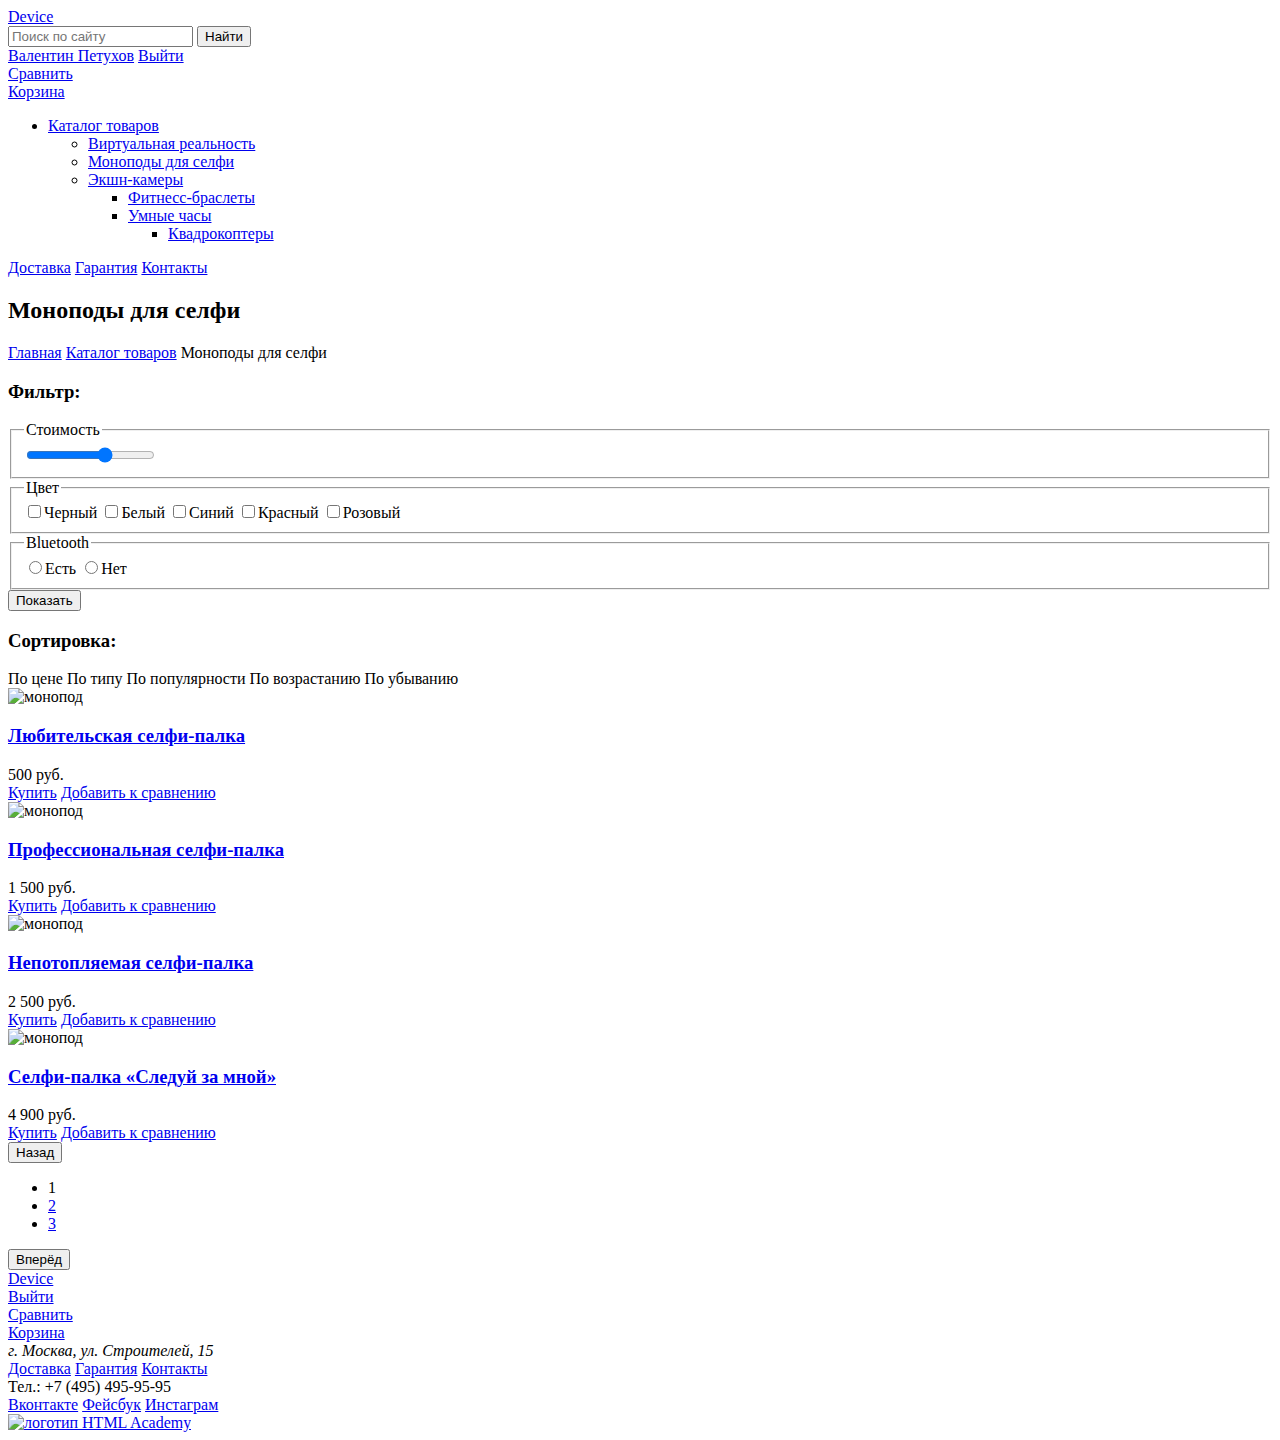
==== catalog-monopods.html @ 9cb6b21b "Merge pull request #2 from KochetkovEgor/master" ====
<!DOCTYPE html>
<html lang="ru">
  <head>
    <meta charset="utf-8">
    <title>HTML Academy: Девайс</title>
  </head>
  <body>
    <header class="main-header">
      <div class="container">
        <a class="logo" href="index.html">Device</a>

        <form class="search" action="#" method="get">
          <input type="search" name="search-field" placeholder="Поиск по сайту">
          <input type="submit" name="search-btn" value="Найти">
        </form>

          <div class="user-block">
          <a class="login" href="#">Валентин Петухов</a>
          <a class="logout" href="#">Выйти</a>
        </div>

        <div class="comparison">
          <a href="#">Сравнить</a>
        </div>
        <div class="cart">
          <a href="#">Корзина</a>
        </div>
        <nav class="main-navigation">
          <ul class="catalog-list">
            <li><a href="#">Каталог товаров</a>
              <ul>
                <li><a href="#">Виртуальная реальность</a></li>
                <li><a href="#">Моноподы для селфи</a></li>
                <li><a href="#">Экшн-камеры</a>
                  <ul>
                    <li><a href="#">Фитнесс-браслеты</a></li>
                    <li><a href="#">Умные часы</a>
                      <ul>
                        <li><a href="#">Квадрокоптеры</a></li>
                      </ul>
                    </li>
                  </ul>
                </li>
              </ul>
            </li>
          </ul>
          <a class="delivery" href="#">Доставка</a>
          <a class="warranty" href="#">Гарантия</a>
          <a class="contacts" href="#">Контакты</a>
        </nav>
      </div>
    </header>

    <main class="container">
      <h2 class="index-content-title">Моноподы для селфи</h2>
      <nav class="breadcrumbs">
        <a href="index.html">Главная</a>
        <a href="catalog.html">Каталог товаров</a>
        <a class="active">Моноподы для селфи</a>
      </nav>

      <section class="index-content-left">
        <h3>Фильтр:</h3>
        <form class="filtr-products" action="#" method="get">
          <fieldset>
            <legend>Стоимость</legend>
            <input type="range" name="cost" value="5000" min="0" max="8000">
          </fieldset>
          <fieldset>
            <legend>Цвет</legend>
            <input type="checkbox" name="color" value="black" id="black"><label for="black">Черный</label>
            <input type="checkbox" name="color" value="white" id="white"><label for="white">Белый</label>
            <input type="checkbox" name="color" value="blue" id="blue"><label for="blue">Синий</label>
            <input type="checkbox" name="color" value="red" id="red"><label for="red">Красный</label>
            <input type="checkbox" name="color" value="pink" id="pink"><label for="pink">Розовый</label>
          </fieldset>
          <fieldset>
            <legend>Bluetooth</legend>
            <input type="radio" name="bluetooth" value="yes-bluetooth" id="yes-bluetooth"><label for="yes-bluetooth">Есть</label>
            <input type="radio" name="bluetooth" value="no-bluetooth" id="no-bluetooth"><label for="no-bluetooth">Нет</label>
          </fieldset>
          <input class="btn" type="submit" name="show" value="Показать">
        </form>
      </section>

      <section class="index-content-right">
        <div class="sort">
          <h3>Сортировка:</h3>
          <span>По цене</span>
          <span>По типу</span>
          <span>По популярности</span>
          <span>По возрастанию</span>
          <span>По убыванию</span>
        </div>

        <article class="catalog-item">
          <img src="#" width="360" height="380" alt="монопод">
          <h3><a href="#">Любительская селфи-палка</a></h3>
          <div class="price">500 руб.</div>
          <a class="btn" href="#">Купить</a>
          <a class="to-compare" href="#">Добавить к сравнению</a>
        </article>

        <article class="catalog-item">
          <img src="#" width="360" height="380" alt="монопод">
          <h3><a href="#">Профессиональная селфи-палка</a></h3>
          <div class="price">1 500 руб.</div>
          <a class="btn" href="#">Купить</a>
          <a class="to-compare" href="#">Добавить к сравнению</a>
        </article>

        <article class="catalog-item">
          <img src="#" width="360" height="380" alt="монопод">
          <h3><a href="#">Непотопляемая селфи-палка</a></h3>
          <div class="price">2 500 руб.</div>
          <a class="btn" href="#">Купить</a>
          <a class="to-compare" href="#">Добавить к сравнению</a>
        </article>

        <article class="catalog-item">
          <img src="#" width="360" height="380" alt="монопод">
          <h3><a href="#">Селфи-палка «Следуй за мной»</a></h3>
          <div class="price">4 900 руб.</div>
          <a class="btn" href="#">Купить</a>
          <a class="to-compare" href="#">Добавить к сравнению</a>
        </article>

        <div class="pagination">
          <button class="btn-page-prev" type="button">Назад</button>
          <ul>
            <li><a class="active">1</a></li>
            <li><a href="#">2</a></li>
            <li><a href="#">3</a></li>
          </ul>
          <button class="btn-page-next" type="button">Вперёд</button>
        </div>
      </section>
    </main>

    <footer class="main-footer">
      <div class="container">
        <a class="logo" href="index.html">Device</a>
        <div class="user-block">
          <a class="logout" href="#">Выйти</a>
        </div>
        <div class="comparison">
          <a href="#">Сравнить</a>
        </div>
        <div class="cart">
          <a href="#">Корзина</a>
        </div>
        <address>г. Москва, ул. Строителей, 15</address>
        <nav class="footer-navigation">
          <a class="delivery" href="#">Доставка</a>
          <a class="warranty" href="#">Гарантия</a>
          <a class="contacts" href="#">Контакты</a>
        </nav>
        <div class="footer-contacts">Тел.: +7 (495) 495-95-95</div>
        <div class="footer-social">
          <a class="social-btn social-btn-vk" href="#">Вконтакте</a>
          <a class="social-btn social-btn-fb" href="#">Фейсбук</a>
          <a class="social-btn social-btn-inst" href="#">Инстаграм</a>
        </div>
        <div class="footer-copyright">
          <a href="https://htmlacademy.ru"><img src="#" width="27" height="34" alt="логотип HTML Academy"></a>
        </div>
      </div>
    </footer>
  </body>
</html>
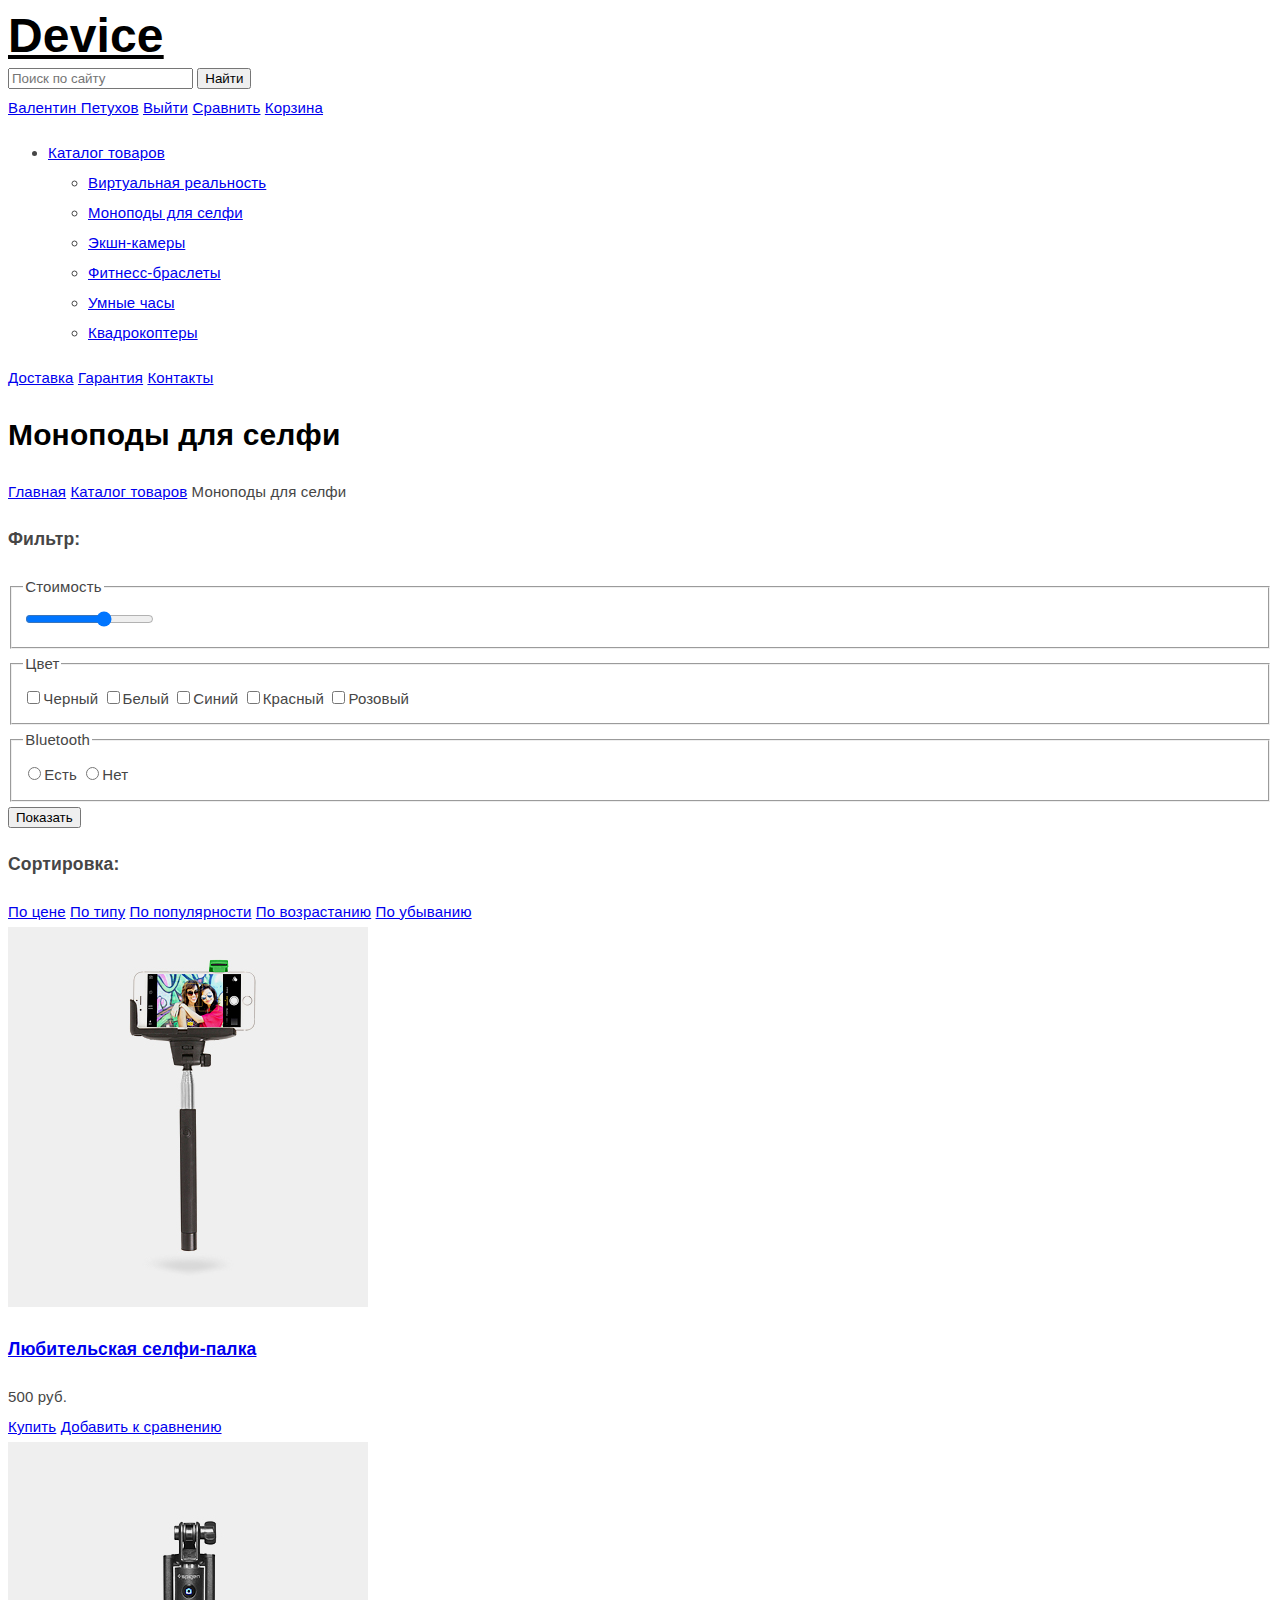
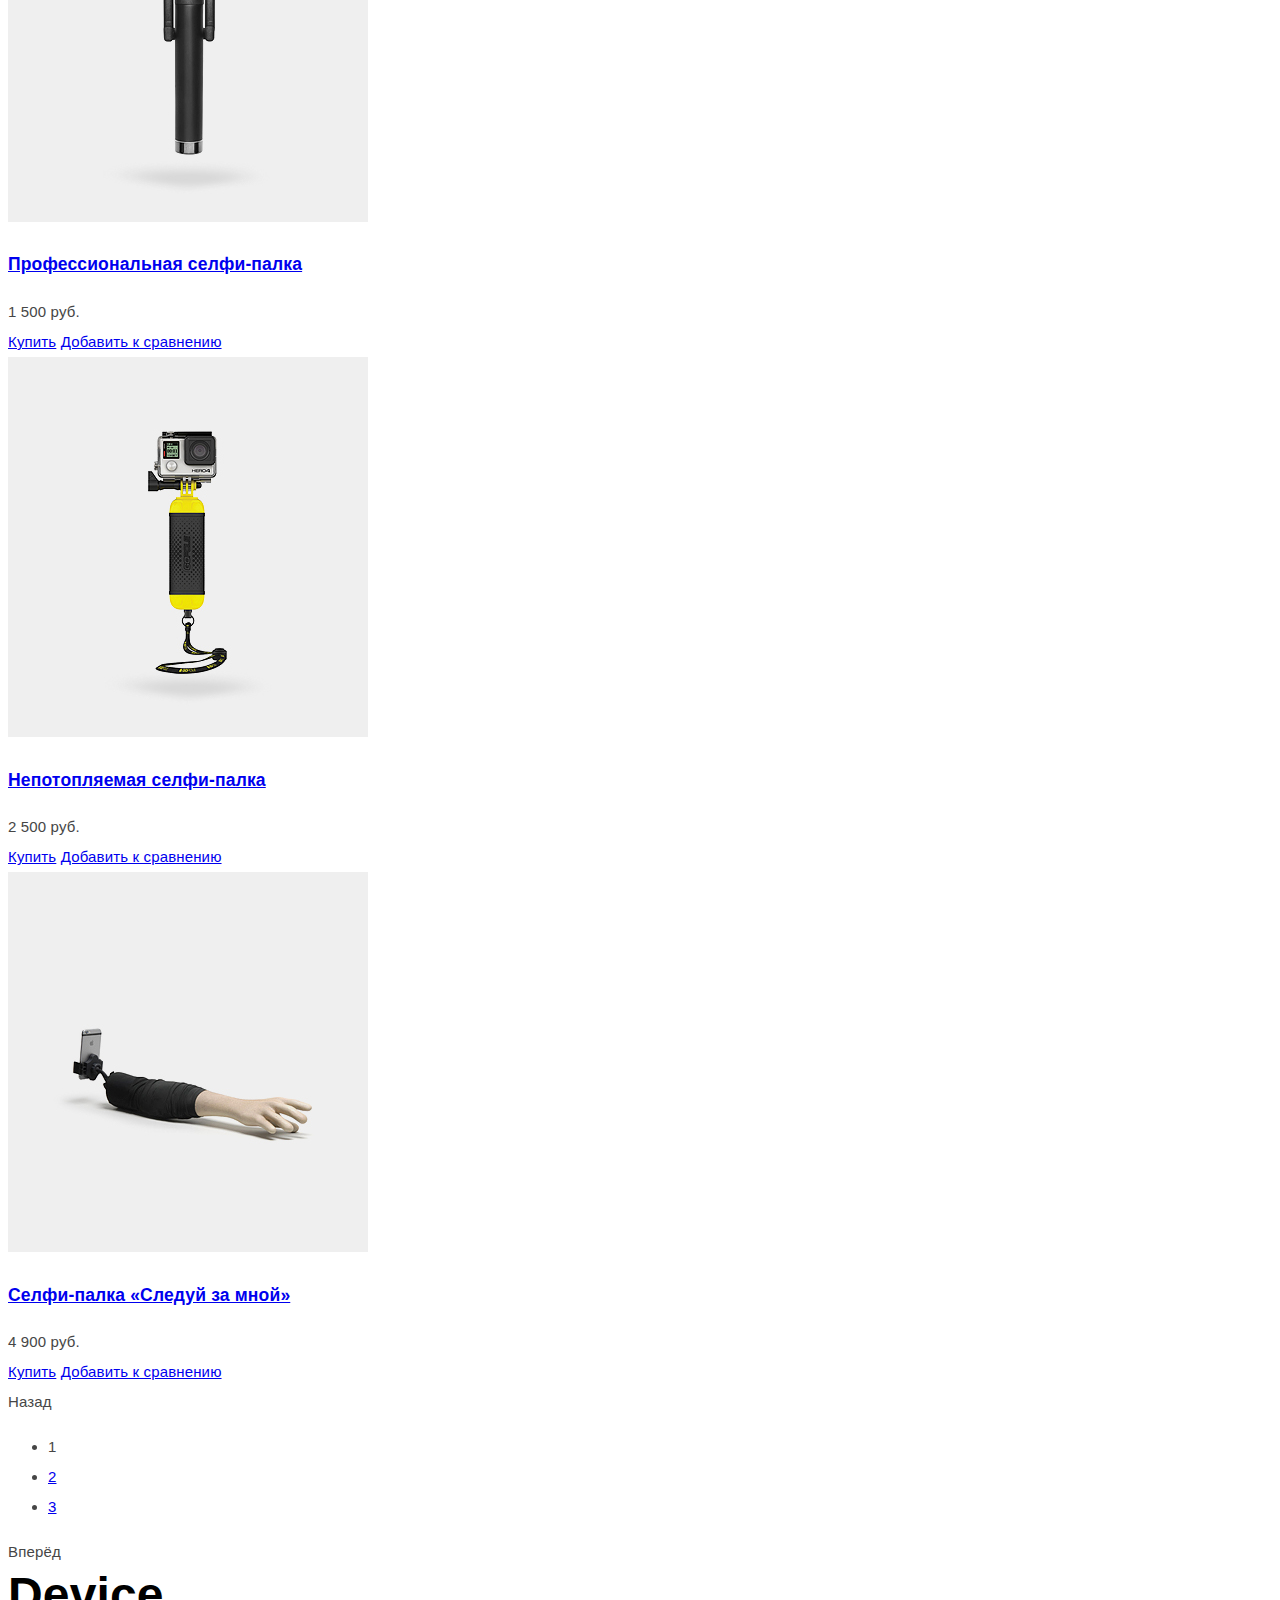
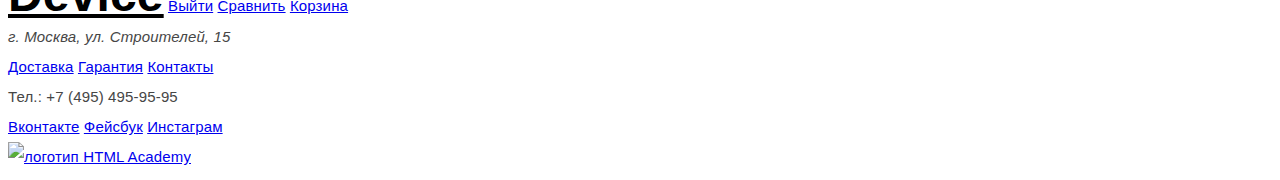
==== commit aa9cd1d9: "Подготовка графики и текстовых стилей" ====
--- a/catalog-monopods.html
+++ b/catalog-monopods.html
@@ -3,6 +3,7 @@
   <head>
     <meta charset="utf-8">
     <title>HTML Academy: Девайс</title>
+    <link rel="stylesheet" href="css/style.css">
   </head>
   <body>
     <header class="main-header">
@@ -14,33 +15,26 @@
           <input type="submit" name="search-btn" value="Найти">
         </form>
 
-          <div class="user-block">
-          <a class="login" href="#">Валентин Петухов</a>
-          <a class="logout" href="#">Выйти</a>
-        </div>
+        <a class="login" href="#">Валентин Петухов</a>
+        <a class="logout" href="#">Выйти</a>
 
-        <div class="comparison">
-          <a href="#">Сравнить</a>
-        </div>
-        <div class="cart">
-          <a href="#">Корзина</a>
-        </div>
+        <a class="comparison" href="#">Сравнить</a>
+        <a class="cart" href="#">Корзина</a>
+
         <nav class="main-navigation">
           <ul class="catalog-list">
             <li><a href="#">Каталог товаров</a>
               <ul>
                 <li><a href="#">Виртуальная реальность</a></li>
-                <li><a href="#">Моноподы для селфи</a></li>
+                <li><a href="catalog-monopods.html">Моноподы для селфи</a></li>
                 <li><a href="#">Экшн-камеры</a>
-                  <ul>
-                    <li><a href="#">Фитнесс-браслеты</a></li>
-                    <li><a href="#">Умные часы</a>
-                      <ul>
-                        <li><a href="#">Квадрокоптеры</a></li>
-                      </ul>
-                    </li>
-                  </ul>
-                </li>
+              </ul>
+              <ul>
+                <li><a href="#">Фитнесс-браслеты</a></li>
+                <li><a href="#">Умные часы</a>
+              </ul>
+              <ul>
+                <li><a href="#">Квадрокоптеры</a></li>
               </ul>
             </li>
           </ul>
@@ -55,7 +49,7 @@
       <h2 class="index-content-title">Моноподы для селфи</h2>
       <nav class="breadcrumbs">
         <a href="index.html">Главная</a>
-        <a href="catalog.html">Каталог товаров</a>
+        <a href="#">Каталог товаров</a>
         <a class="active">Моноподы для селфи</a>
       </nav>
 
@@ -86,15 +80,15 @@
       <section class="index-content-right">
         <div class="sort">
           <h3>Сортировка:</h3>
-          <span>По цене</span>
-          <span>По типу</span>
-          <span>По популярности</span>
-          <span>По возрастанию</span>
-          <span>По убыванию</span>
+          <a href="#">По цене</a>
+          <a href="#">По типу</a>
+          <a href="#">По популярности</a>
+          <a href="#">По возрастанию</a>
+          <a href="#">По убыванию</a>
         </div>
 
         <article class="catalog-item">
-          <img src="#" width="360" height="380" alt="монопод">
+          <img src="img/item-1.jpg" width="360" height="380" alt="монопод">
           <h3><a href="#">Любительская селфи-палка</a></h3>
           <div class="price">500 руб.</div>
           <a class="btn" href="#">Купить</a>
@@ -102,7 +96,7 @@
         </article>
 
         <article class="catalog-item">
-          <img src="#" width="360" height="380" alt="монопод">
+          <img src="img/item-2.jpg" width="360" height="380" alt="монопод">
           <h3><a href="#">Профессиональная селфи-палка</a></h3>
           <div class="price">1 500 руб.</div>
           <a class="btn" href="#">Купить</a>
@@ -110,7 +104,7 @@
         </article>
 
         <article class="catalog-item">
-          <img src="#" width="360" height="380" alt="монопод">
+          <img src="img/item-3.jpg" width="360" height="380" alt="монопод">
           <h3><a href="#">Непотопляемая селфи-палка</a></h3>
           <div class="price">2 500 руб.</div>
           <a class="btn" href="#">Купить</a>
@@ -118,7 +112,7 @@
         </article>
 
         <article class="catalog-item">
-          <img src="#" width="360" height="380" alt="монопод">
+          <img src="img/item-4.jpg" width="360" height="380" alt="монопод">
           <h3><a href="#">Селфи-палка «Следуй за мной»</a></h3>
           <div class="price">4 900 руб.</div>
           <a class="btn" href="#">Купить</a>
@@ -126,13 +120,13 @@
         </article>
 
         <div class="pagination">
-          <button class="btn-page-prev" type="button">Назад</button>
+          <a class="btn-page-prev">Назад</a>
           <ul>
             <li><a class="active">1</a></li>
             <li><a href="#">2</a></li>
             <li><a href="#">3</a></li>
           </ul>
-          <button class="btn-page-next" type="button">Вперёд</button>
+          <a class="btn-page-next">Вперёд</a>
         </div>
       </section>
     </main>
@@ -140,15 +134,9 @@
     <footer class="main-footer">
       <div class="container">
         <a class="logo" href="index.html">Device</a>
-        <div class="user-block">
-          <a class="logout" href="#">Выйти</a>
-        </div>
-        <div class="comparison">
-          <a href="#">Сравнить</a>
-        </div>
-        <div class="cart">
-          <a href="#">Корзина</a>
-        </div>
+        <a class="logout" href="#">Выйти</a>
+        <a class="comparison" href="#">Сравнить</a>
+        <a class="cart" href="#">Корзина</a>
         <address>г. Москва, ул. Строителей, 15</address>
         <nav class="footer-navigation">
           <a class="delivery" href="#">Доставка</a>
--- a/css/style.css
+++ b/css/style.css
@@ -0,0 +1,28 @@
+body {
+  font-size: 15px;
+  line-height: 30px;
+  letter-spacing: 0.01em;
+  color: #464646;
+  font-weight: 300;
+  font-family: "Open Sans", "Trebuchet MS", sans-serif;
+}
+
+.logo {
+  font-size: 48px;
+  line-height: initial;
+  font-weight: 800;
+  color: #000000;
+}
+
+
+h2 {
+  font-size: 30px;
+  line-height: initial;
+  font-weight: 800;
+  color: #000000;
+}
+
+p {
+  font-size: 18px;
+  line-height: initial;
+}
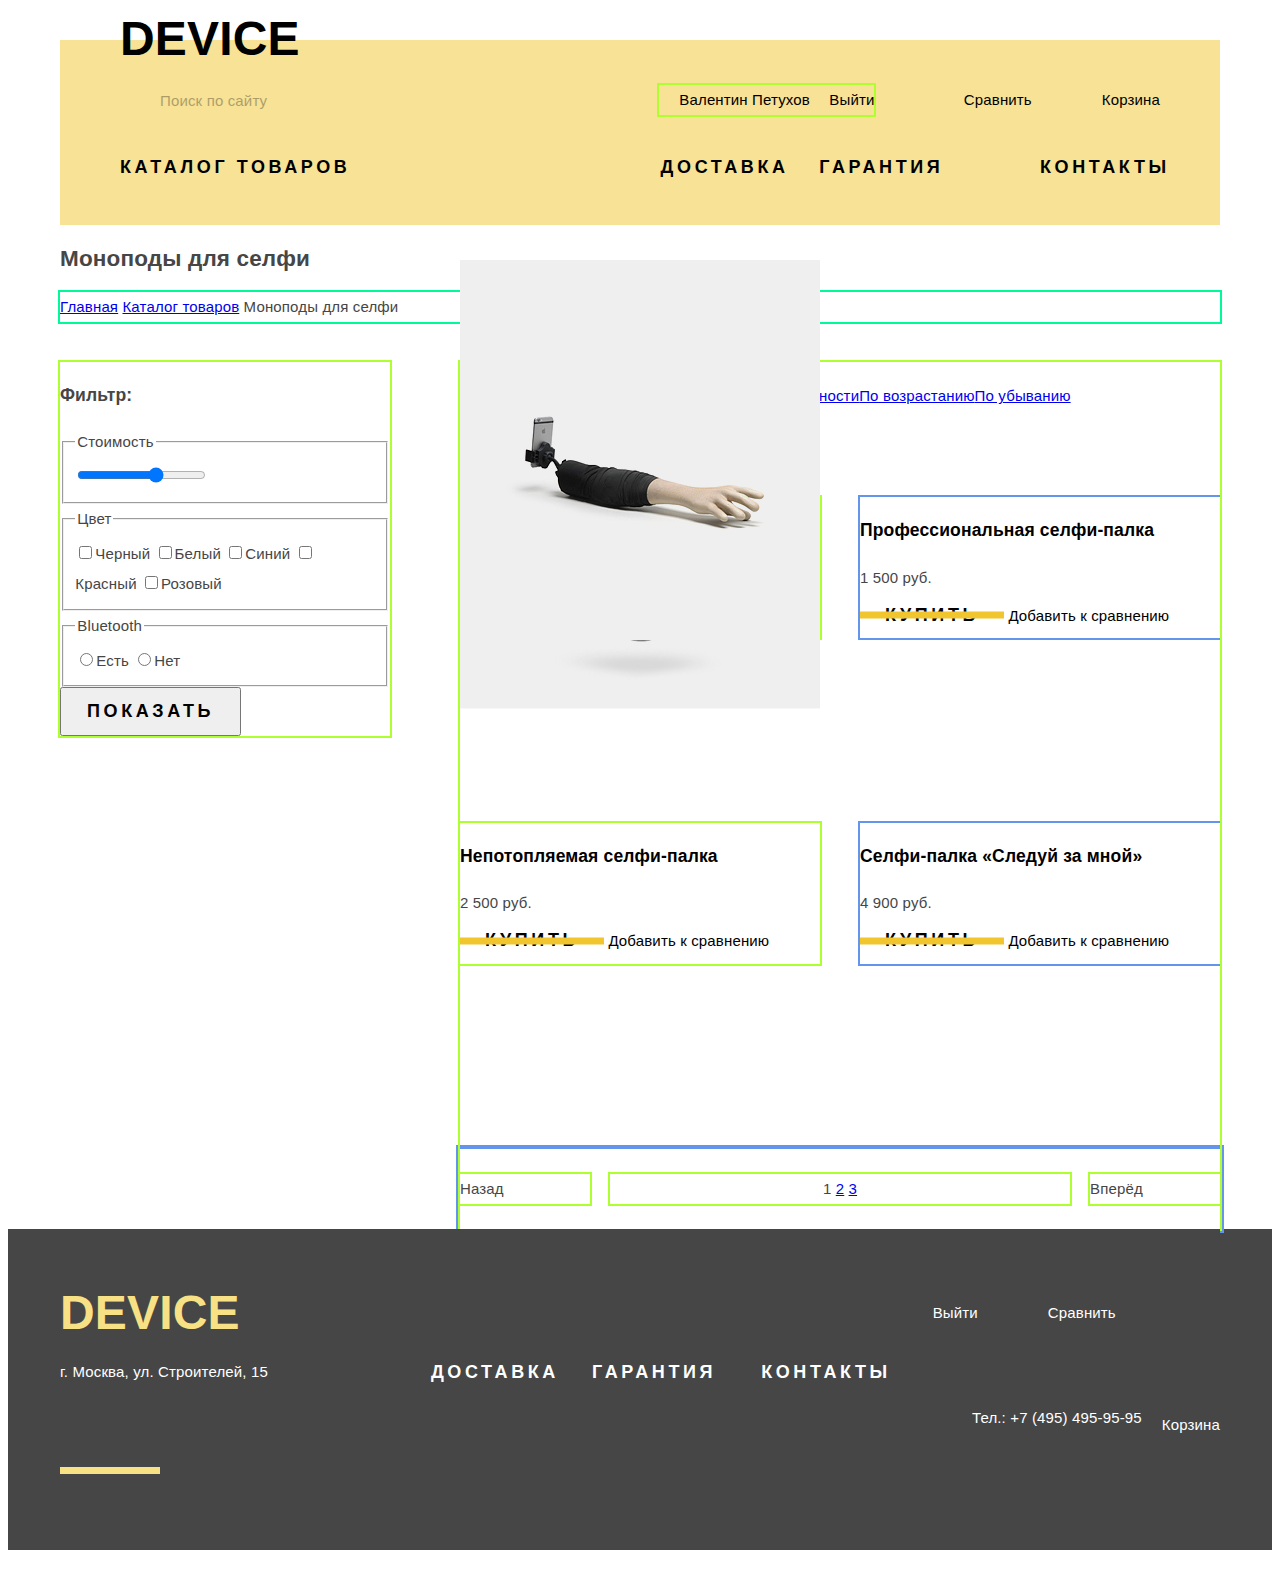
==== commit 3dfd78ec: "header adn footer into inner page" ====
--- a/catalog-monopods.html
+++ b/catalog-monopods.html
@@ -3,37 +3,40 @@
   <head>
     <meta charset="utf-8">
     <title>HTML Academy: Девайс</title>
+    <link rel="stylesheet" href="css/normalize.css">
     <link rel="stylesheet" href="css/style.css">
   </head>
   <body>
     <header class="main-header">
-      <div class="container">
-        <a class="logo" href="index.html">Device</a>
+      <div class="container-inner clearfix">
+        <a class="logo-inner" href="index.html">Device</a>
 
-        <form class="search" action="#" method="get">
-          <input type="search" name="search-field" placeholder="Поиск по сайту">
-          <input type="submit" name="search-btn" value="Найти">
+        <form class="search" action="https://echo.htmlacademy.ru" method="get">
+          <input class="search-field" type="search" name="search-field" placeholder="Поиск по сайту"><!--
+       --><input class="search-btn" type="submit" name="search-btn" value="Найти">
         </form>
 
-        <a class="login" href="#">Валентин Петухов</a>
-        <a class="logout" href="#">Выйти</a>
+        <div class="user-block">
+          <a class="login" href="#">Валентин Петухов</a>
+          <a class="logout" href="#">Выйти</a>
+        </div>
 
         <a class="comparison" href="#">Сравнить</a>
         <a class="cart" href="#">Корзина</a>
 
-        <nav class="main-navigation">
-          <ul class="catalog-list">
-            <li><a href="#">Каталог товаров</a>
-              <ul>
-                <li><a href="#">Виртуальная реальность</a></li>
-                <li><a href="catalog-monopods.html">Моноподы для селфи</a></li>
-                <li><a href="#">Экшн-камеры</a>
+        <nav class="main-navigation clearfix">
+          <ul>
+            <li class="catalog"><a class="catalog-link" href="#">Каталог товаров</a>
+              <ul class="sub-menu">
+                <li><a href="#">Виртуальная реальность</a></li><!--
+             --><li><a>Моноподы для селфи</a></li><!--
+             --><li><a href="#">Экшн-камеры</a>
               </ul>
-              <ul>
-                <li><a href="#">Фитнесс-браслеты</a></li>
-                <li><a href="#">Умные часы</a>
+              <ul class="sub-menu">
+                <li><a href="#">Фитнесс-браслеты</a></li><!--
+             --><li><a href="#">Умные часы</a>
               </ul>
-              <ul>
+              <ul class="sub-menu">
                 <li><a href="#">Квадрокоптеры</a></li>
               </ul>
             </li>
@@ -45,113 +48,114 @@
       </div>
     </header>
 
-    <main class="container">
-      <h2 class="index-content-title">Моноподы для селфи</h2>
-      <nav class="breadcrumbs">
-        <a href="index.html">Главная</a>
-        <a href="#">Каталог товаров</a>
-        <a class="active">Моноподы для селфи</a>
-      </nav>
+    <main>
+      <div class="container clearfix">
+        <h2 class="index-content-title">Моноподы для селфи</h2>
+        <nav class="breadcrumbs">
+          <a href="index.html">Главная</a>
+          <a href="#">Каталог товаров</a>
+          <a class="active">Моноподы для селфи</a>
+        </nav>
 
-      <section class="index-content-left">
-        <h3>Фильтр:</h3>
-        <form class="filtr-products" action="#" method="get">
-          <fieldset>
-            <legend>Стоимость</legend>
-            <input type="range" name="cost" value="5000" min="0" max="8000">
-          </fieldset>
-          <fieldset>
-            <legend>Цвет</legend>
-            <input type="checkbox" name="color" value="black" id="black"><label for="black">Черный</label>
-            <input type="checkbox" name="color" value="white" id="white"><label for="white">Белый</label>
-            <input type="checkbox" name="color" value="blue" id="blue"><label for="blue">Синий</label>
-            <input type="checkbox" name="color" value="red" id="red"><label for="red">Красный</label>
-            <input type="checkbox" name="color" value="pink" id="pink"><label for="pink">Розовый</label>
-          </fieldset>
-          <fieldset>
-            <legend>Bluetooth</legend>
-            <input type="radio" name="bluetooth" value="yes-bluetooth" id="yes-bluetooth"><label for="yes-bluetooth">Есть</label>
-            <input type="radio" name="bluetooth" value="no-bluetooth" id="no-bluetooth"><label for="no-bluetooth">Нет</label>
-          </fieldset>
-          <input class="btn" type="submit" name="show" value="Показать">
-        </form>
-      </section>
+        <section class="index-content-left">
+          <h3>Фильтр:</h3>
+          <form class="filtr-products" action="#" method="get">
+            <fieldset>
+              <legend>Стоимость</legend>
+              <input type="range" name="cost" value="5000" min="0" max="8000">
+            </fieldset>
+            <fieldset>
+              <legend>Цвет</legend>
+              <input type="checkbox" name="color" value="black" id="black"><label for="black">Черный</label>
+              <input type="checkbox" name="color" value="white" id="white"><label for="white">Белый</label>
+              <input type="checkbox" name="color" value="blue" id="blue"><label for="blue">Синий</label>
+              <input type="checkbox" name="color" value="red" id="red"><label for="red">Красный</label>
+              <input type="checkbox" name="color" value="pink" id="pink"><label for="pink">Розовый</label>
+            </fieldset>
+            <fieldset>
+              <legend>Bluetooth</legend>
+              <input type="radio" name="bluetooth" value="yes-bluetooth" id="yes-bluetooth"><label for="yes-bluetooth">Есть</label>
+              <input type="radio" name="bluetooth" value="no-bluetooth" id="no-bluetooth"><label for="no-bluetooth">Нет</label>
+            </fieldset>
+            <input class="btn" type="submit" name="show" value="Показать">
+          </form>
+        </section>
 
-      <section class="index-content-right">
-        <div class="sort">
-          <h3>Сортировка:</h3>
-          <a href="#">По цене</a>
-          <a href="#">По типу</a>
-          <a href="#">По популярности</a>
-          <a href="#">По возрастанию</a>
-          <a href="#">По убыванию</a>
-        </div>
+        <section class="index-content-right">
+          <div class="sort">
+            <h3>Сортировка:</h3>
+            <a href="#">По цене</a><!--
+        --><a href="#">По типу</a><!--
+        --><a href="#">По популярности</a><!--
+        --><a href="#">По возрастанию</a><!--
+        --><a href="#">По убыванию</a>
+          </div>
+          <div class="clearfix">
+            <article class="catalog-item">
+              <img src="img/item-1.jpg" width="360" height="380" alt="монопод">
+              <h3><a href="#">Любительская селфи-палка</a></h3>
+              <div class="price">500 руб.</div>
+              <a class="btn" href="#">Купить</a>
+              <a class="to-compare" href="#">Добавить к сравнению</a>
+            </article>
 
-        <article class="catalog-item">
-          <img src="img/item-1.jpg" width="360" height="380" alt="монопод">
-          <h3><a href="#">Любительская селфи-палка</a></h3>
-          <div class="price">500 руб.</div>
-          <a class="btn" href="#">Купить</a>
-          <a class="to-compare" href="#">Добавить к сравнению</a>
-        </article>
+            <article class="catalog-item">
+              <img src="img/item-2.jpg" width="360" height="380" alt="монопод">
+              <h3><a href="#">Профессиональная селфи-палка</a></h3>
+              <div class="price">1 500 руб.</div>
+              <a class="btn" href="#">Купить</a>
+              <a class="to-compare" href="#">Добавить к сравнению</a>
+            </article>
 
-        <article class="catalog-item">
-          <img src="img/item-2.jpg" width="360" height="380" alt="монопод">
-          <h3><a href="#">Профессиональная селфи-палка</a></h3>
-          <div class="price">1 500 руб.</div>
-          <a class="btn" href="#">Купить</a>
-          <a class="to-compare" href="#">Добавить к сравнению</a>
-        </article>
+            <article class="catalog-item">
+              <img src="img/item-3.jpg" width="360" height="380" alt="монопод">
+              <h3><a href="#">Непотопляемая селфи-палка</a></h3>
+              <div class="price">2 500 руб.</div>
+              <a class="btn" href="#">Купить</a>
+              <a class="to-compare" href="#">Добавить к сравнению</a>
+            </article>
 
-        <article class="catalog-item">
-          <img src="img/item-3.jpg" width="360" height="380" alt="монопод">
-          <h3><a href="#">Непотопляемая селфи-палка</a></h3>
-          <div class="price">2 500 руб.</div>
-          <a class="btn" href="#">Купить</a>
-          <a class="to-compare" href="#">Добавить к сравнению</a>
-        </article>
+            <article class="catalog-item">
+              <img src="img/item-4.jpg" width="360" height="380" alt="монопод">
+              <h3><a href="#">Селфи-палка «Следуй за мной»</a></h3>
+              <div class="price">4 900 руб.</div>
+              <a class="btn" href="#">Купить</a>
+              <a class="to-compare" href="#">Добавить к сравнению</a>
+            </article>
+          </div>
 
-        <article class="catalog-item">
-          <img src="img/item-4.jpg" width="360" height="380" alt="монопод">
-          <h3><a href="#">Селфи-палка «Следуй за мной»</a></h3>
-          <div class="price">4 900 руб.</div>
-          <a class="btn" href="#">Купить</a>
-          <a class="to-compare" href="#">Добавить к сравнению</a>
-        </article>
-
-        <div class="pagination">
-          <a class="btn-page-prev">Назад</a>
-          <ul>
-            <li><a class="active">1</a></li>
-            <li><a href="#">2</a></li>
-            <li><a href="#">3</a></li>
-          </ul>
-          <a class="btn-page-next">Вперёд</a>
-        </div>
-      </section>
+          <div class="pagination clearfix">
+            <a class="btn-page-prev">Назад</a>
+            <div class="pagination-pages">
+              <a class="active">1</a>
+              <a href="#">2</a>
+              <a href="#">3</a>
+            </div>
+            <a class="btn-page-next">Вперёд</a>
+          </div>
+        </section>
+      </div>
     </main>
 
     <footer class="main-footer">
       <div class="container">
-        <a class="logo" href="index.html">Device</a>
-        <a class="logout" href="#">Выйти</a>
-        <a class="comparison" href="#">Сравнить</a>
-        <a class="cart" href="#">Корзина</a>
-        <address>г. Москва, ул. Строителей, 15</address>
-        <nav class="footer-navigation">
-          <a class="delivery" href="#">Доставка</a>
-          <a class="warranty" href="#">Гарантия</a>
-          <a class="contacts" href="#">Контакты</a>
+        <a class="logo-inner" href="index.html">Device</a><!--
+     --><a class="logout" href="#">Выйти</a><!--
+     --><a class="comparison" href="#">Сравнить</a><!--
+     --><a class="cart" href="#">Корзина</a>
+
+        <address>г. Москва, ул. Строителей, 15</address><!--
+      --><nav class="footer-navigation">
+           <a class="delivery" href="#">Доставка</a><!--
+        --><a class="warranty" href="#">Гарантия</a><!--
+        --><a class="contacts" href="#">Контакты</a>
         </nav>
         <div class="footer-contacts">Тел.: +7 (495) 495-95-95</div>
-        <div class="footer-social">
-          <a class="social-btn social-btn-vk" href="#">Вконтакте</a>
-          <a class="social-btn social-btn-fb" href="#">Фейсбук</a>
-          <a class="social-btn social-btn-inst" href="#">Инстаграм</a>
-        </div>
-        <div class="footer-copyright">
-          <a href="https://htmlacademy.ru"><img src="#" width="27" height="34" alt="логотип HTML Academy"></a>
-        </div>
+
+        <a class="social-btn social-btn-fb" href="#">Вконтакте</a><!--
+     --><a class="social-btn social-btn-inst" href="#">Фейсбук</a><!--
+     --><a class="social-btn social-btn-twit" href="#">Инстаграм</a>
+        <a class="footer-copyright" href="https://htmlacademy.ru">HTML Academy</a>
       </div>
     </footer>
   </body>
--- a/css/style.css
+++ b/css/style.css
@@ -1,28 +1,1533 @@
+@font-face {
+  font-family: 'Open Sans';
+  src: local('Open Sans'),
+       local('OpenSans'),
+       url('../fonts/opensans.woff2') format('woff2'),
+       url('../fonts/opensans.woff') format('woff'),
+       url('../fonts/opensans.ttf') format('truetype');
+  font-weight: 400;
+  font-style: normal;
+}
+
+@font-face {
+  font-family: 'Open Sans';
+  src: local('Open Sans Light'),
+       local('OpenSans-Light'),
+       url('../fonts/opensanslight.woff2') format('woff2'),
+       url('../fonts/opensanslight.woff') format('woff'),
+       url('../fonts/opensanslight.ttf') format('truetype');
+  font-weight: 300;
+  font-style: normal;
+}
+
+@font-face {
+  font-family: 'Gilroy';
+  src: local('Gilroy Light'),
+       local('Gilroy-Light'),
+       url('../fonts/Gilroylight.woff2') format('woff2'),
+       url('../fonts/Gilroylight.woff') format('woff'),
+       url('../fonts/Gilroylight.ttf') format('truetype');
+  font-weight: 300;
+  font-style: normal;
+}
+
+@font-face {
+  font-family: 'Gilroy';
+  src: local('Gilroy ExtraBold'),
+       local('Gilroy-ExtraBold'),
+       url('../fonts/Gilroyextrabold.woff2') format('woff2'),
+       url('../fonts/Gilroyextrabold.woff') format('woff'),
+       url('../fonts/Gilroyextrabold.ttf') format('truetype');
+  font-weight: 800;
+  font-style: normal;
+}
+
 body {
+  min-width: 1200px;
+  font-family: "Open Sans", "Arial", sans-serif;
   font-size: 15px;
-  line-height: 30px;
+  line-height: 2em;
   letter-spacing: 0.01em;
+  font-weight: 300;
   color: #464646;
+  background-color: #ffffff;
+}
+
+.clearfix::after {
+  content: "";
+  display: table;
+  clear: both;
+}
+
+.container,
+.container-inner {
+  width: 1160px;
+  margin: 0 auto;
+  padding: 0;
+}
+
+img {
+  max-width: 100%;
+  height: auto;
+}
+
+.btn {
+  position: relative;
+  display: inline-block;
+  padding: 12px 25px;
+  font-family: "Gilroy", "Arial", sans-serif;
+  font-size: 18px;
+  line-height: 1.2em;
+  letter-spacing: 0.2em;
+  font-weight: 800;
+  text-transform: uppercase;
+  color: #000000;
+  cursor: pointer;
+}
+
+.btn::before {
+  content: "";
+  position: absolute;
+  display: inline-block;
+  top: 50%;
+  left: 50%;
+  transform: translate(-50%, -50%);
+  width: 100%;
+  height: 7px;
+  background-color: #f0c52e;
+}
+
+.btn:hover.btn::before {
+  background-color: transparent;
+}
+
+.btn:hover {
+  background-color: #f0c52e;
+}
+
+.btn * {
+  color: #000000;
+  text-decoration: none;
+}
+
+.btn:active * {
+  color: #000000;
+  opacity: 0.3;
+}
+
+/*---------------------------------------------*/
+/*-------------------HEADER--------------------*/
+/*---------------------------------------------*/
+.main-header .container,
+.main-header .container-inner {
+  position: relative;
+  height: 300px;
+  margin-top: 40px;
+  color: #000000;
+  background-color: #f7e296;
+}
+
+.main-header .container-inner {
+  height: 185px;
+}
+
+.main-header .container::after {
+  content: "";
+  position: absolute;
+  top: 225px;
+  left: 600px;
+  width: 100px;
+  height: 7px;
+  background-color: #ffffff;
+}
+
+.main-header a[href] {
+  color: #000000;
+  text-decoration: none;
+}
+
+.main-header a[href]:hover {
+  opacity: 0.6;
+}
+
+.main-header a[href]:active {
+  opacity: 0.3;
+}
+
+.main-header .logo,
+.main-header .logo-inner {
+  position: absolute;
+  display: inline-block;
+  top: -30px;
+  margin-left: 60px;
+  font-family: "Gilroy", "Arial", sans-serif;
+  font-size: 48px;
+  line-height: 1.2em;
+  font-weight: 800;
+  text-transform: uppercase;
+  color: #000000;
+}
+
+/*---------------SEARCH IN HEADER--------------*/
+.search {
+  position: relative;
+  display: inline-block;
+  vertical-align: top;
+  width: 440px;
+  margin-right: 95px;
+  margin-left: 60px;
+  margin-top: 35px;
+}
+
+.search::before  {
+  content: "";
+  position: absolute;
+  top: 50%;
+  left: 4px;
+  transform: translate(0, -50%);
+  width: 16px;
+  height: 16px;
+  background-position: -5px -369px;
+  background-image: url(../img/spritesheet.png);
+  background-repeat: no-repeat;
+}
+
+.search input::-webkit-input-placeholder {
+  font-family: "Open Sans", "Arial", sans-serif;
+  font-size: 15px;
+  line-height: 2.4em;
+  letter-spacing: 0.01em;
   font-weight: 300;
-  font-family: "Open Sans", "Trebuchet MS", sans-serif;
-}
-
-.logo {
+  color: #000000;
+}
+
+.search input:-ms-input-placeholder {
+  font-family: "Open Sans", "Arial", sans-serif;
+  font-size: 15px;
+  line-height: 2.4em;
+  letter-spacing: 0.01em;
+  font-weight: 300;
+  color: #000000;
+}
+
+.search input::-ms-input-placeholder {
+  font-family: "Open Sans", "Arial", sans-serif;
+  font-size: 15px;
+  line-height: 2.4em;
+  letter-spacing: 0.01em;
+  font-weight: 300;
+  color: #000000;
+}
+
+.search input::-moz-placeholder {
+  font-family: "Open Sans", "Arial", sans-serif;
+  font-size: 15px;
+  line-height: 2.4em;
+  letter-spacing: 0.01em;
+  font-weight: 300;
+  color: #000000;
+}
+
+.search-field,
+.search-btn {
+  height: 50px;
+  padding: 0;
+  margin: 0;
+  margin-bottom: -2px;
+  font-size: 15px;
+  line-height: 2.4em;
+  background-color: #f7e296;
+  border: none;
+}
+
+.search-field {
+  width: 315px;
+  margin-left: 40px;
+  border-top: 2px solid transparent;
+  border-bottom: 2px solid transparent;
+  opacity: 0.3;
+}
+
+.search-btn {
+  visibility: hidden;
+}
+
+.search:hover .search-field {
+  opacity: 0.6;
+}
+
+.search-field:focus {
+  border-bottom: 2px solid #000000;
+  opacity: 1;
+}
+
+.search-field:focus + .search-btn {
+  visibility: visible;
+  width: 85px;
+  border: 2px solid #000000;
+}
+
+.search-field:focus + .search-btn:hover {
+  visibility: visible;
+  width: 85px;
+  color: #ffffff;
+  background-color: #000000;
+}
+
+.search-btn:active {
+  visibility: visible;
+  width: 85px;
+  color: rgba(255, 255, 255, 0.3);
+  background-color: #000000;
+}
+/*-------------------END SEARCH----------------*/
+
+.main-header .user-block {
+  display: inline-block;
+  vertical-align: top;
+  margin-top: 45px;
+  margin-right: 65px;
+  /*для наглядности*/
+  outline: 2px solid greenyellow;
+}
+
+.main-header .login {
+  position: relative;
+  display: inline-block;
+  vertical-align: top;
+  padding-left: 20px;
+  margin-right: 15px;
+}
+
+.login::before {
+  content: "";
+  position: absolute;
+  top: 50%;
+  left: 0;
+  transform: translate(0, -50%);
+  width: 13px;
+  height: 12px;
+  background-position: -5px -501px;
+  background-image: url(../img/spritesheet.png);
+  background-repeat: no-repeat;
+}
+
+.main-header .logout {
+  display: inline-block;
+  vertical-align: top;
+}
+
+.main-header .comparison {
+  position: relative;
+  display: inline-block;
+  vertical-align: top;
+  margin-top: 45px;
+  padding-left: 20px;
+}
+
+.comparison::before {
+  content: "";
+  position: absolute;
+  top: 50%;
+  left: 0;
+  transform: translate(0, -50%);
+  width: 10px;
+  height: 10px;
+  background-position: -5px -166px;
+  background-image: url(../img/spritesheet.png);
+  background-repeat: no-repeat;
+}
+
+.main-header .cart {
+  float: right;
+  position: relative;
+  vertical-align: middle;
+  margin-top: 45px;
+  margin-right: 60px;
+  padding-left: 20px;
+}
+
+.cart::before {
+  content: "";
+  position: absolute;
+  top: 50%;
+  left: 0;
+  transform: translate(0, -50%);
+  width: 12px;
+  height: 12px;
+  background-position: -5px -27px;
+  background-image: url(../img/spritesheet.png);
+  background-repeat: no-repeat;
+}
+
+/*---------------MAIN NAVIGATION---------------*/
+.main-navigation {
+  margin-top: 33px;
+  font-family: "Gilroy", "Arial", sans-serif;
+  font-size: 18px;
+  line-height: 1.2em;
+  font-weight: 800;
+  letter-spacing: 0.2em;
+  text-transform: uppercase;
+}
+
+.main-navigation ul {
+  margin: 0;
+  padding: 0;
+  list-style: none;
+}
+
+.main-navigation > ul {
+  display: inline-block;
+  vertical-align: top;
+  width: 255px;
+  margin-left: 60px;
+  margin-right: 277px;
+}
+
+.catalog {
+  position: relative;
+}
+
+.catalog > a::after {
+  content: "";
+  position: absolute;
+  top: 2px;
+  left: 235px;
+  width: 16px;
+  height: 16px;
+  background-position: -5px -343px;
+  background-image: url(../img/spritesheet.png);
+  background-repeat: no-repeat;
+}
+
+/*---------------DROP-DOWN MENU----------------*/
+.catalog .sub-menu {
+  display: none;
+}
+
+.catalog:hover .sub-menu {
+  position: absolute;
+  left: -60px;
+  display: block;
+  height: 143px;
+  width: 660px;
+  padding-top: 20px;
+  font-family: "Open Sans", "Arial", sans-serif;
+  font-size: 15px;
+  line-height: 2.4em;
+  font-weight: 300;
+  letter-spacing: 0.01em;
+  text-transform: none;
+  background-color: #f7e296;
+  opacity: 1;
+  z-index: 10;
+}
+/* POSITION OF SUBMENU */
+.catalog .sub-menu:nth-of-type(1) {
+  padding-left: 60px;
+}
+
+.catalog .sub-menu:nth-of-type(2) {
+  margin-left: 300px;
+}
+
+.catalog .sub-menu:nth-of-type(3) {
+  margin-left: 500px;
+}
+/*------------END OF DROP-DOWN MENU------------*/
+
+.main-header .delivery {
+  display: inline-block;
+  vertical-align: top;
+  width: 120px;
+  margin-right: 30px;
+}
+
+.main-header .warranty {
+  display: inline-block;
+  vertical-align: top;
+  width: 120px;
+  margin-right: 93px;
+}
+
+.main-header .contacts {
+  float: right;
+  vertical-align: top;
+  width: 120px;
+  margin-right: 60px;
+}
+/*-------------END OF MAIN NAVIGATION----------*/
+
+/*---------------------------------------------*/
+/*----------------END OF HEADER----------------*/
+/*---------------------------------------------*/
+
+
+/*---------------------------------------------*/
+/*--------------------MAIN---------------------*/
+/*---------------------------------------------*/
+
+/*----------------PROMO SLIDES-----------------*/
+.promo-slider {
+  position: relative;
+  top: -110px;
+  z-index: 8;
+}
+
+.promo-slider input[type="radio"] {
+  position: absolute;
+  opacity: 0;
+}
+
+.promo-slider .slider-controls {
+  position: absolute;
+  display: inline-block;
+  top: 320px;
+  left: 995px;
+  width: 160px;
+  height: 20px;
+  text-align: left;
+  z-index: 1000;
+}
+
+.slider-controls .slider-dot {
+  display: inline-block;
+  width: 4px;
+  height: 4px;
+  margin: 0 9px;
+  border: 3px solid #000000;
+  vertical-align: top;
+  border-radius: 50%;
+  cursor: pointer;
+  opacity: 0.3;
+}
+
+#promo-btn-1:checked ~ .slider-controls label.slider-dot[for="promo-btn-1"],
+#promo-btn-2:checked ~ .slider-controls label.slider-dot[for="promo-btn-2"],
+#promo-btn-3:checked ~ .slider-controls label.slider-dot[for="promo-btn-3"] {
+  opacity: 1;
+}
+
+.promo-slider .slider-item {
+  height: 520px;
+  overflow: hidden;
+}
+
+.promo-slider .slider-item:nth-child(1)::before {
+  content: "01";
+  position: absolute;
+  top: -35px;
+  right: 60px;
+  color: #ffffff;
+  font-family: "Gilroy", "Arial", sans-serif;
+  font-size: 179px;
+  line-height: 1.2em;
+  letter-spacing: 0.01em;
+  font-weight: 800;
+  z-index: 5;
+}
+
+.promo-slider .slider-item:nth-child(2)::before {
+  content: "02";
+  position: absolute;
+  top: -35px;
+  right: 60px;
+  color: #ffffff;
+  font-family: "Gilroy", "Arial", sans-serif;
+  font-size: 179px;
+  line-height: 1.2em;
+  letter-spacing: 0.01em;
+  font-weight: 800;
+  z-index: 5;
+}
+
+.promo-slider .slider-item:nth-child(3)::before {
+  content: "03";
+  position: absolute;
+  top: -35px;
+  right: 60px;
+  color: #ffffff;
+  font-family: "Gilroy", "Arial", sans-serif;
+  font-size: 179px;
+  line-height: 1.2em;
+  letter-spacing: 0.01em;
+  font-weight: 800;
+  z-index: 5;
+}
+
+.promo-slider h2 {
+  margin-bottom: 20px;
+  font-family: "Gilroy", "Arial", sans-serif;
+  font-size: 47px;
+  line-height: 1.2em;
+  letter-spacing: 0.01em;
+  font-weight: 800;
+  color: #000000;
+}
+
+.promo-slider p {
+  margin-bottom: 35px;
+}
+
+.desc dd,
+.desc dt {
+  margin: 0;
+  padding: 0;
+}
+
+.desc {
+  margin: 0;
+  padding: 0;
+  margin-top: 60px;
+}
+
+.promo-slider dd {
+  font-family: "Gilroy", "Arial", sans-serif;
+  font-size: 36px;
+  line-height: 1.2em;
+  font-weight: 300;
+}
+
+.btn .item-link {
+  position: relative;
+  display: inline-block;
+}
+
+.img-box {
+  float: left;
+  width: 560px;
+  text-align: center;
+}
+
+.slider-item:nth-child(2) .img-box {
+  margin-top: 10px;
+}
+
+.slider-item:nth-child(3) .img-box {
+  margin-top: 65px;
+}
+
+.desc-box {
+  position: relative;
+  float: left;
+  width: 560px;
+  margin-top: 40px;
+  margin-left: 40px;
+  z-index: 8;
+}
+
+.slider-item:first-child p {
+  width: 490px;
+}
+
+.slider-item:not(:first-child) p {
+  width: 460px;
+}
+
+.item-property {
+  float: left;
+  min-width: 130px;
+  margin-right: 30px;
+}
+
+.item-property:last-child {
+  margin-right: 0;
+}
+
+/*---------------CHANGE SLIDE------------------*/
+.promo-slider .slider-item {
+  display: none;
+}
+
+
+#promo-btn-1:checked ~ .slides .slider-item:nth-child(1) {
+  display: block;
+  margin-bottom: -35px;
+}
+
+#promo-btn-2:checked ~ .slides .slider-item:nth-child(2) {
+  display: block;
+  margin-bottom: -35px;
+}
+
+#promo-btn-3:checked ~ .slides .slider-item:nth-child(3) {
+  display: block;
+  margin-bottom: -35px;
+}
+/*---------------END PROMO SLIDES--------------*/
+
+/*---------------CATALOG IN MAIN--------------*/
+.catalog-item {
+  float: left;
+  width: 160px;
+  margin-right: 40px;
+  margin-bottom: 185px;
+}
+
+.catalog-item a {
+  color: #000000;
+  text-decoration: none;
+}
+
+.catalog-item p {
+  width: 130px;
+  margin: 0;
+  margin-top: 35px;
+  font-family: "Gilroy", "Arial", sans-serif;
+  font-size: 18px;
+  line-height: 1.2em;
+  letter-spacing: 0.01em;
+  font-weight: 800;
+  text-decoration: none;
+  color: #000000;
+}
+
+.catalog-item:nth-child(2) p {
+  width: 110px;
+}
+
+.item-background {
+  /*display: flex;*/
+  position: relative;
+  justify-content: center;
+  align-items: center;
+  box-sizing: border-box;
+  height: 160px;
+  width: 160px;
+  margin: 0;
+  text-align: center;
+  background-color: #f7e296;
+}
+
+/*.catalog-item:nth-of-type(2) .item-background {
+  align-items: flex-end;
+}*/
+
+.catalog-item:hover .item-background {
+  background-color: #f0c52e;
+}
+
+.catalog-item:active img {
+  opacity: 0.3;
+}
+
+.catalog-item:active p {
+  opacity: 0.3;
+}
+
+.catalog-item img {
+  position: absolute;
+  top: 50%;
+  left: 50%;
+  transform: translate(-50%, -50%);
+}
+.catalog-item:nth-child(2) img {
+  transform: translate(-50%, -32%);;
+}
+
+.catalog-item:nth-child(6n) {
+  margin-right: 0;
+}
+/*-------------END OF CATALOG IN MAIN----------*/
+
+/*------------SERVICES SLIDES IN MAIN----------*/
+.services-slider {
+  position: relative;
+  height: 290px;
+  margin-bottom: 100px;
+  background-color: #e5e5e5;
+}
+
+.services-slider .container {
+  position: relative;
+  top: -98px;
+}
+
+.services-slider input[type="radio"] {
+  position: absolute;
+  opacity: 0;
+}
+
+.services-controls {
+  float: left;
+  width: 280px;
+  padding-top: 80px;
+  padding-bottom: 50px;
+  border-right: 8px solid #000000;
+}
+
+
+/*---------------------------*/
+.services-slider-item {
+  position: relative;
+  float: right;
+  width: 800px;
+  overflow: hidden;
+}
+
+.services-slider-item h2,
+.services-slider-item p {
+  display: block;
+  width: 440px;
+}
+
+.services-slider-item h2 {
+  margin-top: 65px;
+  margin-bottom: 30px;
+  font-family: "Gilroy", "Arial", sans-serif;
+  font-size: 47px;
+  line-height: 1.2em;
+  letter-spacing: 0.01em;
+  font-weight: 800;
+  color: #000000;
+}
+
+.services-slider-item:nth-child(1) img {
+  position: absolute;
+  bottom: 9px;
+  left: 550px;
+}
+
+.services-slider-item:nth-child(2) img {
+  position: absolute;
+  bottom: 3px;
+  left: 550px;
+}
+
+.services-slider-item:nth-child(3) img {
+  position: absolute;
+  bottom: 12px;
+  left: 550px;
+}
+
+.service-btn {
+  position: relative;
+  display: block;
+  width: 170px;
+}
+
+.service-btn::before {
+  content: "";
+  position: absolute;
+  top: 50%;
+  left: 50%;
+  transform: translate(-50%, -50%);
+  width: 100%;
+  height: 7px;
+  background-color: #f0c52e;
+  z-index: 1;
+}
+
+.service-btn:hover {
+  background-color: #f0c52e;
+}
+
+.service-btn:active {
+  width: 100%;
+  background-color: #000000;
+}
+
+.service-btn:active .service {
+  color: #f7e184;
+  background-color: #000000;
+}
+
+.service-btn:active.service-btn::before {
+  background-color: transparent;
+}
+
+#services-btn-1:checked ~ .services-controls label.service[for="services-btn-1"],
+#services-btn-2:checked ~ .services-controls label.service[for="services-btn-2"],
+#services-btn-3:checked ~ .services-controls label.service[for="services-btn-3"] {
+  border-right: 110px solid #000000;
+  color: #f7e184;
+  background-color: #000000;
+  cursor: auto;
+}
+
+.service {
+  position: relative;
+  display: block;
+  width: 120px;
+  padding: 12px 25px;
+  margin-bottom: 20px;
+  font-family: "Gilroy", "Arial", sans-serif;
+  font-size: 18px;
+  line-height: 1.2em;
+  letter-spacing: 0.2em;
+  font-weight: 800;
+  text-transform: uppercase;
+  text-align: center;
+  color: #000000;
+  cursor: pointer;
+  z-index: 10;
+}
+
+/*---------------CHANGE SLIDE------------------*/
+.services-slider-item {
+  display: none;
+}
+
+#services-btn-1:checked ~ .services-slides .services-slider-item:nth-child(1) {
+  display: block;
+  margin-bottom: -35px;
+}
+
+#services-btn-2:checked ~ .services-slides .services-slider-item:nth-child(2) {
+  display: block;
+  margin-bottom: -35px;
+}
+
+#services-btn-3:checked ~ .services-slides .services-slider-item:nth-child(3) {
+  display: block;
+  margin-bottom: -35px;
+}
+/*--------END OF SERVICES SLIDES IN MAIN-------*/
+
+/*-------------PROMO BRAND IN MAIN-------------*/
+.promo-brand {
+  display: inline-block;
+  vertical-align: top;
+  margin-bottom: 90px;
+}
+
+.promo-brand a {
+  margin-right: 40px;
+}
+
+.promo-brand img {
+  opacity: 0.2;
+}
+
+.promo-brand img:hover {
+  opacity: 1;
+}
+
+.promo-brand a:last-child {
+  margin-right: 0;
+}
+/*------------END PROMO BRAND IN MAIN----------*/
+
+/*--------------FEEDBACK IN MAIN---------------*/
+.about-us {
+  position: relative;
+  float: left;
+  width: 485px;
+  margin-bottom: 80px;
+}
+
+.index-contacts {
+  position: relative;
+  float: right;
+  width: 560px;
+  margin-bottom: 80px;
+}
+
+.about-us::before,
+.index-contacts::before {
+  content: "";
+  position: absolute;
+  top: 0;
+  left: 0;
+  width: 80px;
+  height: 7px;
+  background-color: #000000;
+}
+
+.about-us h2,
+.index-contacts h2 {
+  margin-top: 47px;
+  font-family: "Gilroy", "Arial", sans-serif;
+  font-size: 47px;
+  line-height: 1.2em;
+  letter-spacing: 0.01em;
+  font-weight: 800;
+  text-decoration: none;
+  color: #000000;
+}
+
+.about-us p,
+.index-contacts p {
+  margin-bottom: 31px;
+}
+
+.about-us a,
+.index-contacts a {
+  position: relative;
+  display: inline-block;
+}
+
+.about-us ul {
+  margin: 0;
+  padding: 0;
+  margin-top: 66px;
+  margin-bottom: 60px;
+  list-style: none;
+}
+
+.about-us li {
+  position: relative;
+  padding-left: 30px;
+  font-family: "Gilroy", "Arial", sans-serif;
+  font-size: 16px;
+  line-height: 2.5em;
+  font-weight: 800;
+  text-decoration: none;
+  color: #000000;
+}
+
+.about-us li::before {
+  content: "";
+  position: absolute;
+  top: 50%;
+  left: 0;
+  transform: translate(0, -50%);
+  width: 4px;
+  height: 4px;
+  border: 3px solid #000000;
+  border-radius: 50%;
+  opacity: 0.3;
+}
+
+.index-contacts img {
+  margin-top: 10px;
+  margin-bottom: 65px;
+}
+/*-----------END OF FEEDBACK IN MAIN-----------*/
+
+/*---------------------------------------------*/
+/*--------MAIN OF CATALOG-MONOPODS.HTML--------*/
+/*---------------------------------------------*/
+.breadcrumbs {
+  margin-bottom: 40px;
+  /*для наглядности*/
+  outline: 2px solid mediumspringgreen;
+}
+
+.sort {
+  margin-bottom: 70px;
+}
+
+.index-content-left {
+  float: left;
+  width: 330px;
+  /*для наглядности*/
+  outline: 2px solid greenyellow;
+}
+
+.sort h3 {
+  display: inline-block;
+  width: 160px;
+}
+
+.catalog-item h3 {
+  width: auto;
+}
+
+.index-content-right {
+  float: right;
+  width: 760px;
+  /*для наглядности*/
+  outline: 2px solid greenyellow;
+}
+
+.index-content-right .catalog-item {
+  display: inline-block;
+  vertical-align: top;
+  width: 360px;
+  margin-right: 40px;
+  /*для наглядности*/
+  outline: 2px solid greenyellow;
+}
+
+.index-content-right  article:nth-of-type(2n) {
+  margin-right: 0;
+  /*для наглядности*/
+  outline: 2px solid cornflowerblue;
+}
+
+.pagination {
+  padding-top: 25px;
+  padding-bottom: 25px;
+  /*для наглядности*/
+  outline: 4px solid cornflowerblue;
+}
+
+.pagination .btn-page-prev {
+  float: left;
+  width: 130px;
+  margin-right: 20px;
+  /*для наглядности*/
+  outline: 2px solid greenyellow;
+}
+
+.pagination-pages {
+  float: left;
+  width: 460px;
+  text-align: center;
+  /*для наглядности*/
+  outline: 2px solid greenyellow;
+}
+
+.pagination .btn-page-next {
+  float: right;
+  width: 130px;
+  margin-left: 20px;
+  /*для наглядности*/
+  outline: 2px solid greenyellow;
+}
+/*-----END OF MAIN OF CATALOG-MONOPODS.HTML----*/
+
+/*---------------------------------------------*/
+/*----------------END OF MAIN------------------*/
+/*---------------------------------------------*/
+
+/*---------------------------------------------*/
+/*--------------------FOOTER-------------------*/
+/*---------------------------------------------*/
+.main-footer {
+  padding-bottom: 65px;
+  color: #ffffff;
+  background-color: #464646;
+}
+
+.main-footer .container {
+  position: relative;
+  min-width: 1160px;
+  background-color: #464646;
+}
+
+.main-footer .container::after {
+  content: "";
+  position: absolute;
+  top: 238px;
+  left: 0;
+  width: 100px;
+  height: 7px;
+  background-color: #f7e184;
+}
+
+.main-footer a {
+  color: #ffffff;
+  text-decoration: none;
+}
+
+.main-footer a[href]:hover {
+  opacity: 0.6;
+}
+
+.main-footer a[href]:active {
+  opacity: 0.3;
+}
+
+
+.main-footer .logo,
+.main-footer .logo-inner {
+  display: inline-block;
+  vertical-align: middle;
+  margin-top: 55px;
+  margin-right: 673px;
+  font-family: "Gilroy", "Arial", sans-serif;
   font-size: 48px;
-  line-height: initial;
-  font-weight: 800;
-  color: #000000;
-}
-
-
-h2 {
-  font-size: 30px;
-  line-height: initial;
-  font-weight: 800;
-  color: #000000;
-}
-
-p {
+  line-height: 1.2em;
+  font-weight: 800;
+  text-transform: uppercase;
+  color: #f7e184;
+}
+
+.main-footer .login {
+  position: relative;
+  display: inline-block;
+  vertical-align: middle;
+  margin-top: 55px;
+  margin-right: 50px;
+  padding-left: 20px;
+}
+
+.main-footer .login::before {
+  background-position: -5px -479px;
+}
+
+.main-footer .logout {
+  position: relative;
+  display: inline-block;
+  vertical-align: middle;
+  margin-top: 55px;
+  margin-right: 50px;
+  padding-left: 20px;
+}
+
+.main-footer .logout::before {
+  content: "";
+  position: absolute;
+  top: 50%;
+  left: 0;
+  transform: translate(0, -50%);
+  width: 13px;
+  height: 12px;
+  background-position: -5px -479px;
+  background-image: url(../img/spritesheet.png);
+  background-repeat: no-repeat;
+}
+
+.main-footer .comparison {
+  position: relative;
+  display: inline-block;
+  vertical-align: middle;
+  margin-top: 55px;
+  margin-right: 36px;
+  padding-left: 20px;
+}
+
+.main-footer .comparison::before {
+  background-position: -5px -146px;
+}
+
+.main-footer .cart {
+  float: right;
+  position: relative;
+  vertical-align: middle;
+  margin-top: 69px;
+  padding-left: 20px;
+}
+
+.main-footer .cart::before {
+  background-position: -5px -5px;
+}
+
+.main-footer address {
+  display: inline-block;
+  vertical-align: middle;
+  margin-top: 16px;
+  margin-right: 163px;
+  font-style: normal;
+}
+
+.footer-navigation {
+  display: inline-block;
+  vertical-align: middle;
+  margin-top: 16px;
+  margin-right: 173px;
+  font-family: "Gilroy", "Arial", sans-serif;
   font-size: 18px;
-  line-height: initial;
-}
+  line-height: 1.2em;
+  letter-spacing: 0.2em;
+  font-weight: 800;
+  text-transform: uppercase;
+}
+
+.footer-navigation a {
+  display: inline-block;
+  vertical-align: middle;
+  margin-right: 33px;
+}
+
+.footer-navigation a:last-of-type {
+  margin-left: 12px;
+  margin-right: 0;
+}
+
+.footer-contacts {
+  float: right;
+  vertical-align: middle;
+  text-align: center;
+  margin-top: 16px;
+}
+
+.main-footer address,
+.footer-contacts {
+  font-family: "Open Sans", "Arial", sans-serif;
+  font-size: 15px;
+  line-height: 2em;
+  font-weight: 300;
+}
+
+.social-btn {
+  position: relative;
+  display: inline-block;
+  vertical-align: top;
+  margin-top: 60px;
+  margin-right: 15px;
+  font-size: 0;
+  opacity: 0.3;
+}
+
+a.social-btn.social-btn:hover {
+  opacity: 0.6;
+}
+
+a.social-btn.social-btn:active {
+  opacity: 0.1;
+}
+
+.social-btn-fb {
+  display: inline-block;
+  width: 39px;
+  height: 38px;
+  margin-left: 505px;
+  background-position: -5px -186px;
+  background-image: url(../img/spritesheet.png);
+  background-repeat: no-repeat;
+}
+
+.social-btn-inst {
+  display: inline-block;
+  width: 39px;
+  height: 38px;
+  background-position: -5px -278px;
+  background-image: url(../img/spritesheet.png);
+  background-repeat: no-repeat;
+}
+
+.social-btn-twit {
+  display: inline-block;
+  width: 38px;
+  height: 38px;
+  background-position: -5px -431px;
+  background-image: url(../img/spritesheet.png);
+  background-repeat: no-repeat;
+}
+
+.footer-copyright {
+  float: right;
+  vertical-align: top;
+  margin-top: 60px;
+  margin-left: 462px;
+  font-size: 0;
+  width: 27px;
+  height: 34px;
+  background-position: -5px -234px;
+  background-image: url(../img/spritesheet.png);
+  background-repeat: no-repeat;
+}
+/*---------------------------------------------*/
+/*----------------END OF FOOTER----------------*/
+/*---------------------------------------------*/
+
+
+
+/*  всплывающие окна  */
+.modal-write-us {
+  position: fixed;
+  top: 50%;
+  left: 50%;
+  display: none;
+  box-sizing: border-box;
+  width: 960px;
+  height: 555px;
+  margin-top: -277px;
+  margin-left: -480px;
+  padding: 90px 100px;
+  color: #000000;
+  background-color: #ffffff;
+  box-shadow:
+      0   10px 25px   0px rgba(0,0,0,0.2),
+     50px  0px 30px -40px rgba(0,0,0,0.4),
+    -50px  0px 30px -40px rgba(0,0,0,0.4);
+  z-index: 30;
+}
+
+.modal-overlay {
+  position: fixed;
+  display: none;
+  top: 0;
+  left: 0;
+  z-index: 25;
+  width: 100%;
+  height: 100%;
+  background: rgba(0, 0, 0, 0.3);
+}
+
+/* close button */
+.modal-close-btn {
+  position: absolute;
+  top: 20px;
+  right: 20px;
+  width: 55px;
+  height: 55px;
+  color: #000000;
+  background: none;
+  border: none;
+  background-color: #f7e296;
+  border-radius: 50%;
+  cursor: pointer;
+}
+
+.modal-close-btn:hover {
+  background-color: #f0c52e;
+}
+
+.modal-close-btn::before,
+.modal-close-btn::after {
+  content: "";
+  position: absolute;
+  top: 50%;
+  left: 50%;
+  margin-left: -15px;
+  margin-top: -1px;
+  width: 30px;
+  height: 2px;
+  background-color: #ffffff;
+  border-radius: 1px;
+}
+
+.modal-close-btn::before {
+  transform: rotate(45deg);
+}
+
+.modal-close-btn::after {
+  transform: rotate(-45deg);
+}
+
+.modal-close-btn:active::before,
+.modal-close-btn:active::after {
+  opacity: 0.3;
+}
+/* end of close button */
+
+.modal-write-us label {
+  font-family: "Gilroy", "Arial", sans-serif;
+  font-size: 18px;
+  line-height: 1em;
+  font-weight: 800;
+}
+
+.modal-write-us input {
+  width: 340px;
+  height: 48px;
+  margin-top: 5px;
+  padding-left: 20px;
+  font-family: "Open Sans", "Arial", sans-serif;
+  font-size: 14px;
+  line-height: 1.286em;
+  color: #000000;
+  background-color: #eaeaea;
+  border: none;
+  outline: none;
+  opacity: 0.4;
+}
+
+.modal-write-us input:hover {
+  opacity: 1.0;
+}
+
+/* НАДО УЗНАТЬ КАК СДЕЛАТЬ КРАСНЫЙ ФОН В НЕЗАПОЛНЕННЫХ ПОЛЯХ
+.modal-write-us input:invalid {
+  background-color: #f6dada;
+}
+*/
+.modal-write-us input:focus {
+  width: 337px;
+  height: 42px;
+  padding-left: 17px;
+  background-color: #ffffff;
+  border: 3px solid #e5e5e5;
+}
+/*-----------------------------------*/
+.modal-write-us input::-webkit-input-placeholder {
+  font-family: "Open Sans", "Arial", sans-serif;
+  font-size: 14px;
+  line-height: 1.286em;
+  color: rgba(70, 70, 70, 1.0);
+}
+
+.modal-write-us input:-ms-input-placeholder {
+  font-family: "Open Sans", "Arial", sans-serif;
+  font-size: 14px;
+  line-height: 1.286em;
+  color: rgba(70, 70, 70, 1.0);
+}
+
+.modal-write-us input::-ms-input-placeholder {
+  font-family: "Open Sans", "Arial", sans-serif;
+  font-size: 14px;
+  line-height: 1.286em;
+  color: rgba(70, 70, 70, 1.0);
+}
+
+.modal-write-us input::-moz-placeholder {
+  font-family: "Open Sans", "Arial", sans-serif;
+  font-size: 14px;
+  line-height: 1.286em;
+  color: rgba(70, 70, 70, 1.0);
+}
+/*---------------------------------------------*/
+.wrap-name {
+  float: left;
+  width: 360px;
+}
+
+.wrap-mail {
+  float: right;
+  width: 360px;
+}
+
+.wrap-text {
+  width: 760px;
+  margin: 0 auto;
+  margin-top: 30px;
+ }
+
+.wrap-text textarea {
+  width: 738px;
+  height: 156px;
+  margin-top: 5px;
+  padding: 20px;
+  font-family: "Open Sans", "Arial", sans-serif;
+  font-size: 14px;
+  line-height: 1.286em;
+  color: rgba(70, 70, 70, 0.4);
+  background-color: #f2f2f2;
+  border: none;
+  outline: none;
+}
+
+.wrap-text textarea:hover {
+  color: rgba(70, 70, 70, 1.0);
+  background-color: #eaeaea;
+}
+
+.wrap-text textarea:focus {
+  width: 732px;
+  height: 156px;
+  padding: 17px;
+  background-color: #ffffff;
+  border: 3px solid #e5e5e5;
+  color: rgba(70, 70, 70, 1.0);
+}
+
+.modal-write-us button[type="submit"] {
+  background: none;
+  border: 0;
+  padding: 0;
+  margin: 0;
+}
+
+.modal-write-us button {
+  position: relative;
+  width: 150px;
+  font-family: "Gilroy", "Arial", sans-serif;
+  font-size: 18px;
+  line-height: 1.2em;
+  letter-spacing: 0.2em;
+  font-weight: 800;
+  text-transform: uppercase;
+  color: #000000;
+  cursor: pointer;
+}
+/*---------------------------------------------*/
+.modal-popup-map {
+  position: fixed;
+  top: 50%;
+  left: 50%;
+  display: none;
+  box-sizing: border-box;
+  width: 960px;
+  height: 559px;
+  margin-top: -277px;
+  margin-left: -480px;
+  box-shadow:
+      0   10px 25px   0px rgba(0,0,0,0.2);
+  z-index: 30;
+}
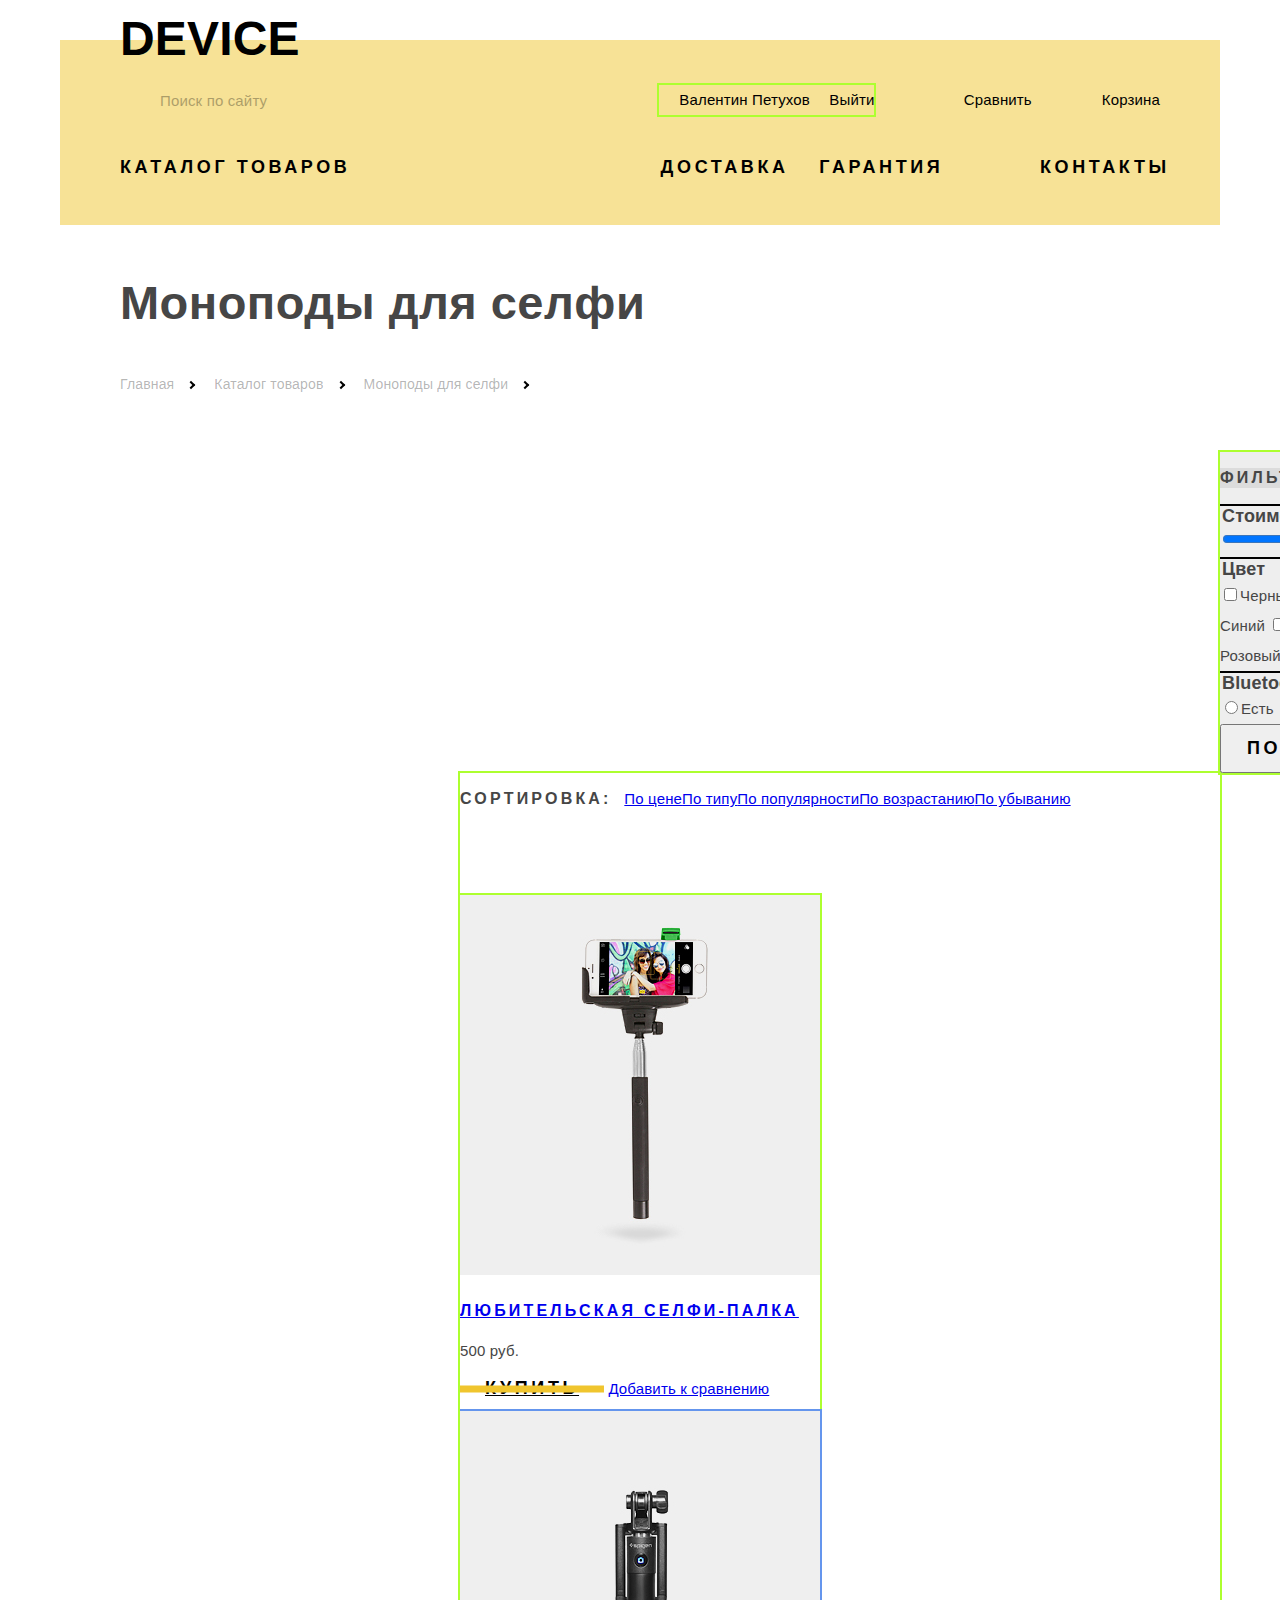
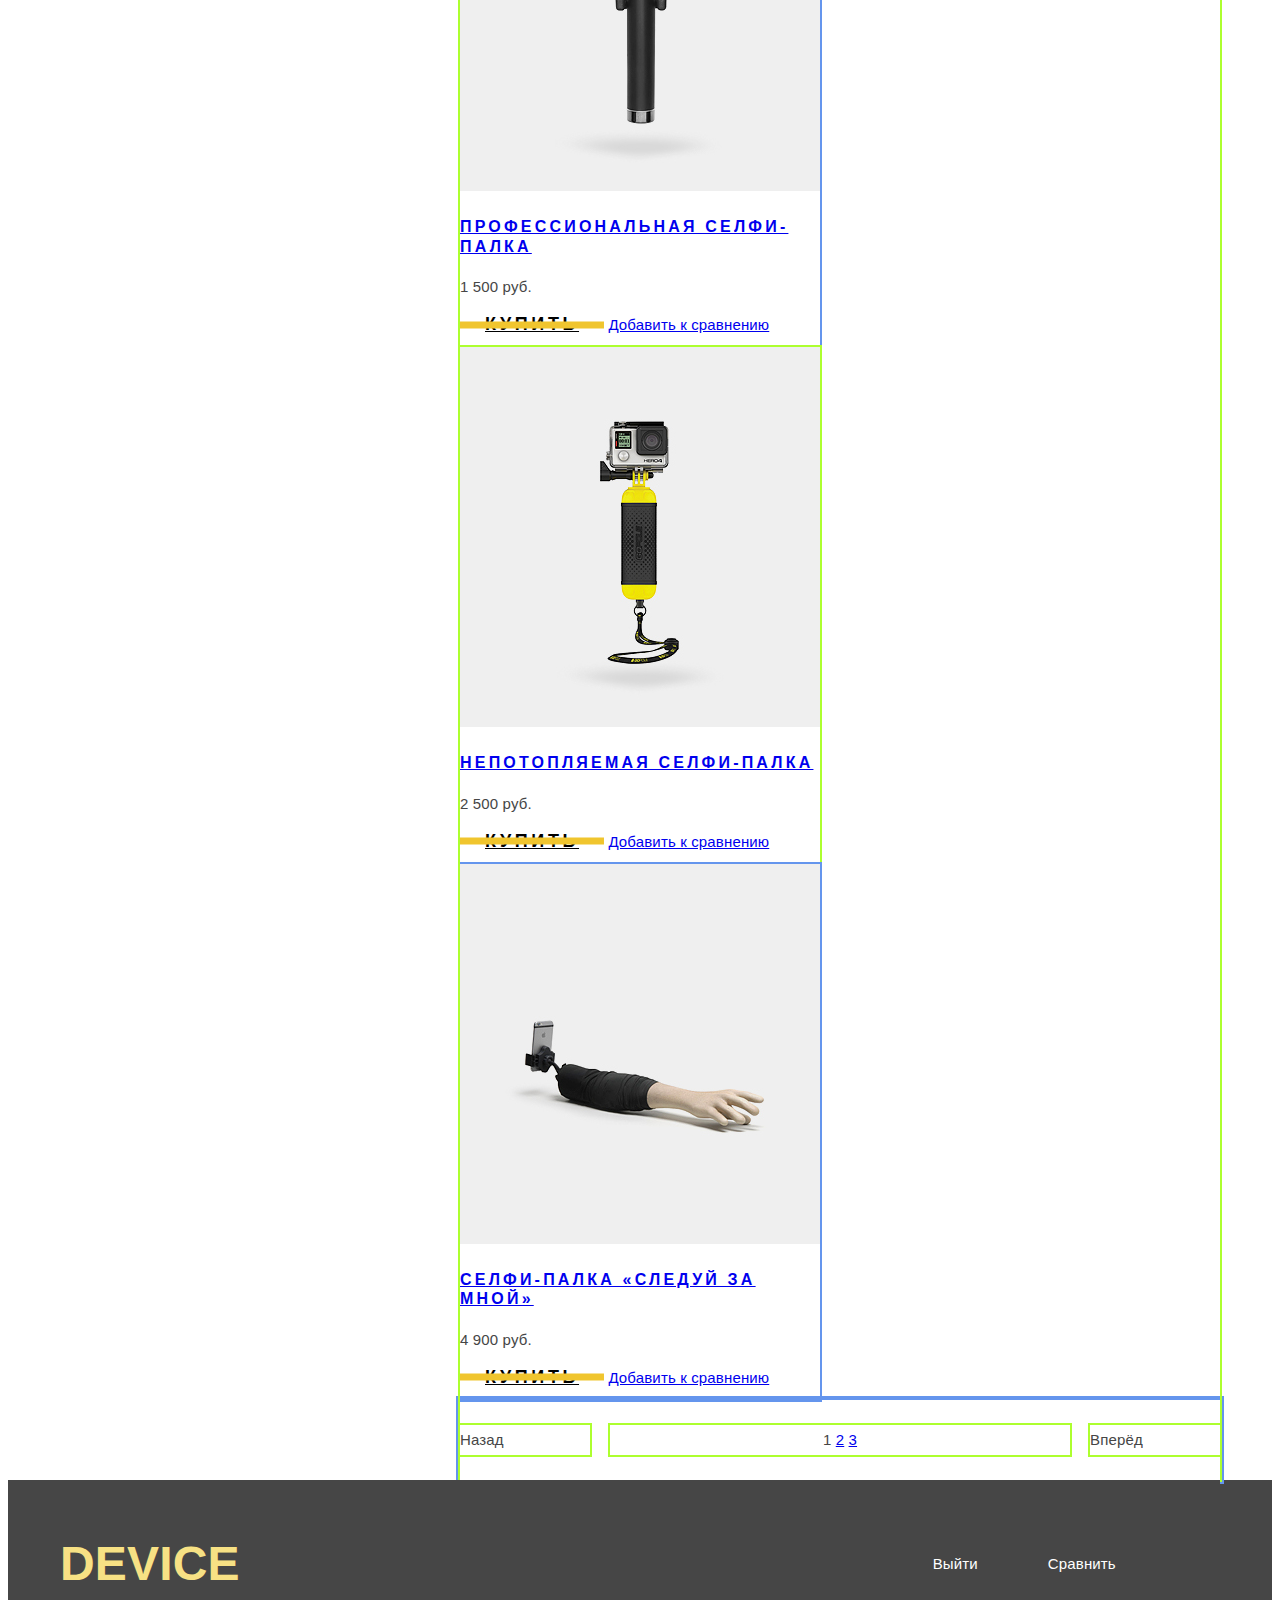
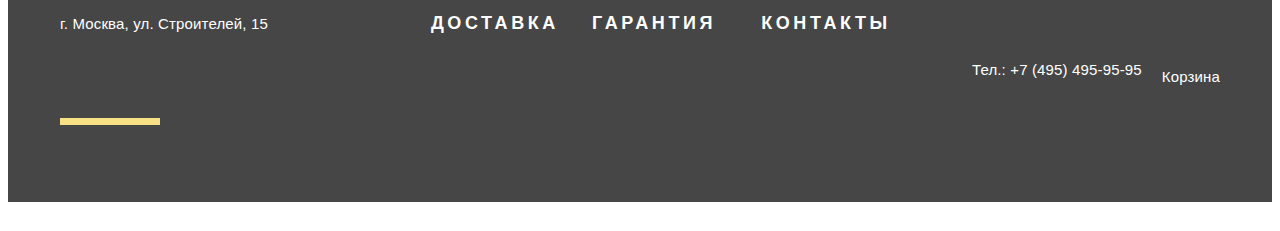
==== commit a6d55340: "работа над внутренней страницей" ====
--- a/catalog-monopods.html
+++ b/catalog-monopods.html
@@ -48,18 +48,18 @@
       </div>
     </header>
 
-    <main>
+    <main class="main-inner">
       <div class="container clearfix">
         <h2 class="index-content-title">Моноподы для селфи</h2>
         <nav class="breadcrumbs">
-          <a href="index.html">Главная</a>
-          <a href="#">Каталог товаров</a>
-          <a class="active">Моноподы для селфи</a>
+          <a href="index.html">Главная</a><!--
+       --><a href="#">Каталог товаров</a><!--
+       --><a>Моноподы для селфи</a>
         </nav>
 
         <section class="index-content-left">
           <h3>Фильтр:</h3>
-          <form class="filtr-products" action="#" method="get">
+          <form class="filtr-products" action="https://echo.htmlacademy.ru" method="get">
             <fieldset>
               <legend>Стоимость</legend>
               <input type="range" name="cost" value="5000" min="0" max="8000">
--- a/css/style.css
+++ b/css/style.css
@@ -658,19 +658,19 @@
 /*---------------END PROMO SLIDES--------------*/
 
 /*---------------CATALOG IN MAIN--------------*/
-.catalog-item {
+.subcatalog {
   float: left;
   width: 160px;
   margin-right: 40px;
   margin-bottom: 185px;
 }
 
-.catalog-item a {
+.subcatalog a {
   color: #000000;
   text-decoration: none;
 }
 
-.catalog-item p {
+.subcatalog p {
   width: 130px;
   margin: 0;
   margin-top: 35px;
@@ -683,7 +683,7 @@
   color: #000000;
 }
 
-.catalog-item:nth-child(2) p {
+.subcatalog:nth-child(2) p {
   width: 110px;
 }
 
@@ -704,29 +704,29 @@
   align-items: flex-end;
 }*/
 
-.catalog-item:hover .item-background {
+.subcatalog:hover .item-background {
   background-color: #f0c52e;
 }
 
-.catalog-item:active img {
+.subcatalog:active img {
   opacity: 0.3;
 }
 
-.catalog-item:active p {
+.subcatalog:active p {
   opacity: 0.3;
 }
 
-.catalog-item img {
+.subcatalog img {
   position: absolute;
   top: 50%;
   left: 50%;
   transform: translate(-50%, -50%);
 }
-.catalog-item:nth-child(2) img {
+.subcatalog:nth-child(2) img {
   transform: translate(-50%, -32%);;
 }
 
-.catalog-item:nth-child(6n) {
+.subcatalog:nth-child(6n) {
   margin-right: 0;
 }
 /*-------------END OF CATALOG IN MAIN----------*/
@@ -999,21 +999,100 @@
 /*---------------------------------------------*/
 /*--------MAIN OF CATALOG-MONOPODS.HTML--------*/
 /*---------------------------------------------*/
+.index-content-title {
+  margin-top: 50px;
+  margin-left: 60px;
+  margin-bottom: 35px;
+  font-family: "Gilroy", "Arial", sans-serif;
+  font-size: 47px;
+  line-height: 1.2em;
+  letter-spacing: 0.01em;
+  font-weight: 800;
+
+}
+
 .breadcrumbs {
-  margin-bottom: 40px;
-  /*для наглядности*/
-  outline: 2px solid mediumspringgreen;
+  display: block;
+  margin-left: 60px;
+  margin-bottom: 50px;
+  font-family: "Open Sans", "Arial", sans-serif;
+  font-size: 14px;
+  line-height: 2.571em;
+  color: #000000;
+}
+
+.breadcrumbs a {
+  display: inline-block;
+  position: relative;
+  margin-right: 40px;
+  color: rgba(0, 0, 0, 0.3);
+  text-decoration: none;
+}
+
+.breadcrumbs a:hover {
+  color: rgba(0, 0, 0, 0.6);
+}
+
+.breadcrumbs a:active {
+  color: rgba(0, 0, 0, 0.1);
+}
+
+.breadcrumbs a::after {
+  content: "";
+  position: absolute;
+  top: 50%;
+  right: -20px;
+  margin-top: -2px;
+  transform: rotate(45deg);
+  width: 4px;
+  height: 4px;
+  border-right: 2px solid #000000;
+  border-top: 2px solid #000000;
 }
 
 .sort {
   margin-bottom: 70px;
+}
+
+.main-inner h3 {
+  font-family: "Gilroy", "Arial", sans-serif;
+  font-size: 16px;
+  line-height: 1.2em;
+  letter-spacing: 0.2em;
+  text-transform: uppercase;
+  font-weight: 800;
+
 }
 
 .index-content-left {
   float: left;
   width: 330px;
+  margin-left: 100%;
+  background-color: #eeeeee;
   /*для наглядности*/
   outline: 2px solid greenyellow;
+}
+
+.index-content-left h3 {
+  background-color: #dcdcdc;
+}
+
+
+.filtr-products fieldset {
+  border: none;
+  margin: 0;
+  padding: 0;
+  margin-right: 130px;
+}
+
+.filtr-products legend {
+  width: 100%;
+  font-family: "Gilroy", "Arial", sans-serif;
+  font-size: 18px;
+  line-height: 1.2em;
+  letter-spacing: 0.01em;
+  font-weight: 800;
+  border-top: 2px solid #000000;
 }
 
 .sort h3 {
@@ -1078,6 +1157,7 @@
   outline: 2px solid greenyellow;
 }
 /*-----END OF MAIN OF CATALOG-MONOPODS.HTML----*/
+
 
 /*---------------------------------------------*/
 /*----------------END OF MAIN------------------*/
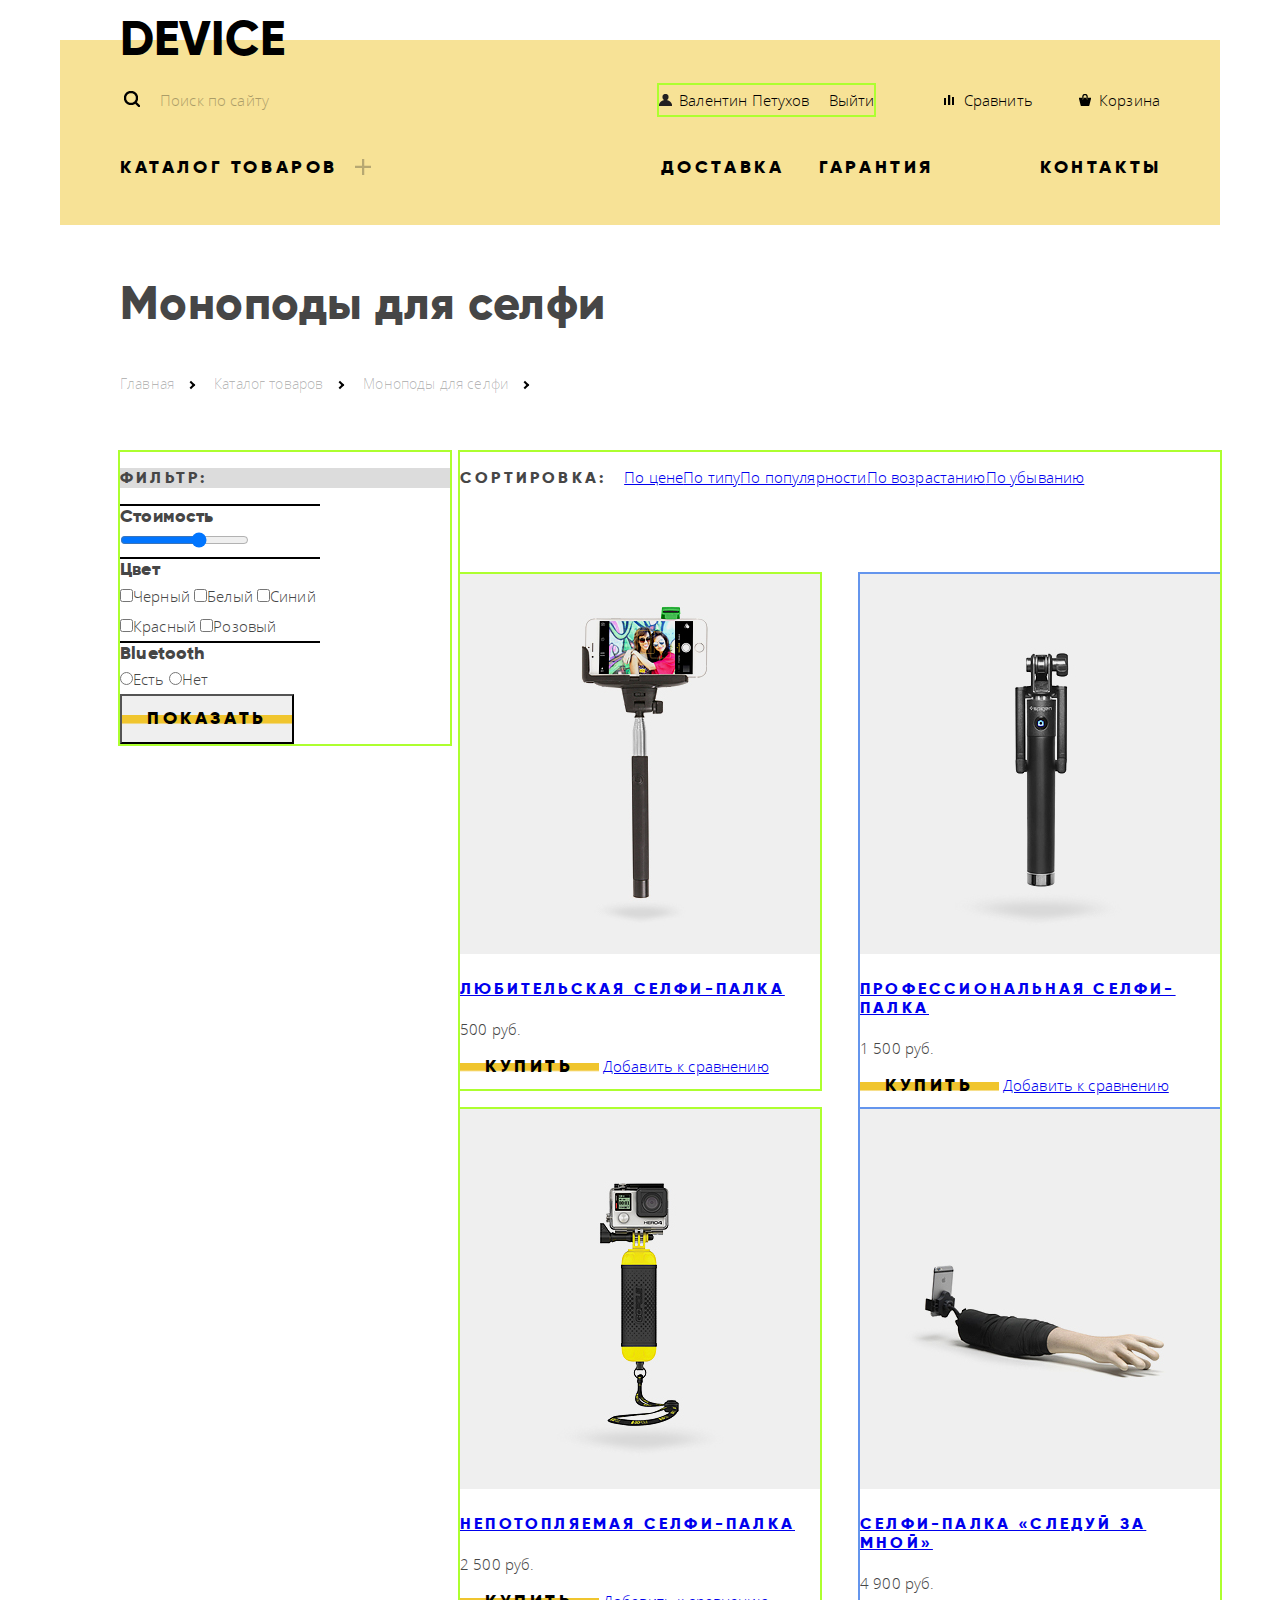
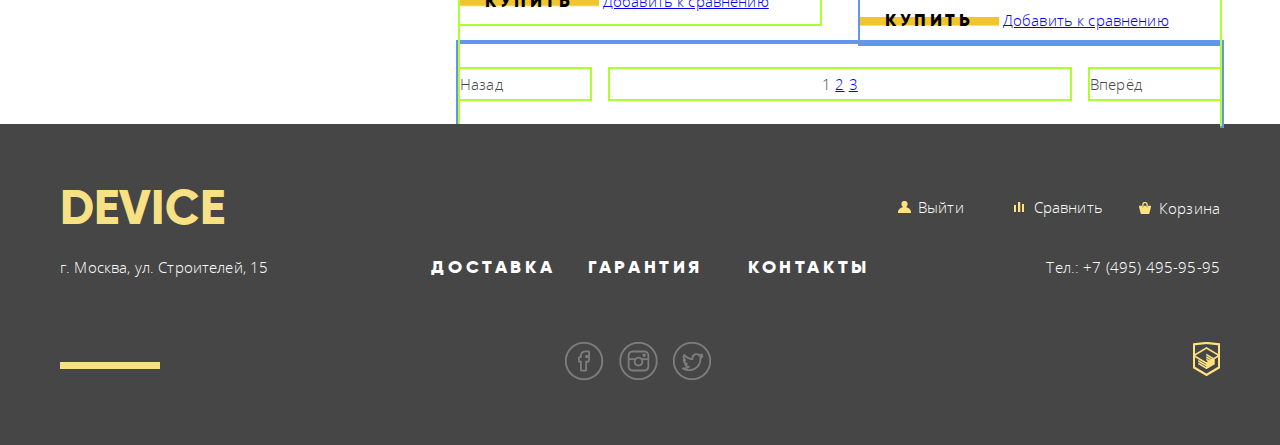
==== commit 3b46702a: "Переделал кнопки, приступил к внутренней странице" ====
--- a/catalog-monopods.html
+++ b/catalog-monopods.html
@@ -85,10 +85,10 @@
           <div class="sort">
             <h3>Сортировка:</h3>
             <a href="#">По цене</a><!--
-        --><a href="#">По типу</a><!--
-        --><a href="#">По популярности</a><!--
-        --><a href="#">По возрастанию</a><!--
-        --><a href="#">По убыванию</a>
+         --><a href="#">По типу</a><!--
+         --><a href="#">По популярности</a><!--
+         --><a href="#">По возрастанию</a><!--
+         --><a href="#">По убыванию</a>
           </div>
           <div class="clearfix">
             <article class="catalog-item">
--- a/css/style.css
+++ b/css/style.css
@@ -72,7 +72,6 @@
 }
 
 .btn {
-  position: relative;
   display: inline-block;
   padding: 12px 25px;
   font-family: "Gilroy", "Arial", sans-serif;
@@ -81,38 +80,20 @@
   letter-spacing: 0.2em;
   font-weight: 800;
   text-transform: uppercase;
-  color: #000000;
+  text-decoration: none;
+  color: #000000;
+  background-image: linear-gradient(rgba(255, 255, 255, 0.0) 42%, #f0c52e 38%, #f0c52e 58%, rgba(255, 255, 255, 0.0) 62%);
   cursor: pointer;
 }
 
-.btn::before {
-  content: "";
-  position: absolute;
-  display: inline-block;
-  top: 50%;
-  left: 50%;
-  transform: translate(-50%, -50%);
-  width: 100%;
-  height: 7px;
+.btn:hover {
+  background: none;
   background-color: #f0c52e;
 }
 
-.btn:hover.btn::before {
-  background-color: transparent;
-}
-
-.btn:hover {
+.btn:active {
+  color: rgba(0, 0, 0, 0.3);
   background-color: #f0c52e;
-}
-
-.btn * {
-  color: #000000;
-  text-decoration: none;
-}
-
-.btn:active * {
-  color: #000000;
-  opacity: 0.3;
 }
 
 /*---------------------------------------------*/
@@ -663,9 +644,6 @@
   width: 160px;
   margin-right: 40px;
   margin-bottom: 185px;
-}
-
-.subcatalog a {
   color: #000000;
   text-decoration: none;
 }
@@ -679,16 +657,10 @@
   line-height: 1.2em;
   letter-spacing: 0.01em;
   font-weight: 800;
-  text-decoration: none;
-  color: #000000;
-}
-
-.subcatalog:nth-child(2) p {
-  width: 110px;
+  pointer-events: none;/* ЭТО ДЛЯ ИЕ*/
 }
 
 .item-background {
-  /*display: flex;*/
   position: relative;
   justify-content: center;
   align-items: center;
@@ -698,22 +670,7 @@
   margin: 0;
   text-align: center;
   background-color: #f7e296;
-}
-
-/*.catalog-item:nth-of-type(2) .item-background {
-  align-items: flex-end;
-}*/
-
-.subcatalog:hover .item-background {
-  background-color: #f0c52e;
-}
-
-.subcatalog:active img {
-  opacity: 0.3;
-}
-
-.subcatalog:active p {
-  opacity: 0.3;
+  pointer-events: none;/* ЭТО ДЛЯ ИЕ*/
 }
 
 .subcatalog img {
@@ -721,13 +678,24 @@
   top: 50%;
   left: 50%;
   transform: translate(-50%, -50%);
-}
+  pointer-events: none;/* ЭТО ДЛЯ ИЕ*/
+}
+
 .subcatalog:nth-child(2) img {
   transform: translate(-50%, -32%);;
 }
 
 .subcatalog:nth-child(6n) {
   margin-right: 0;
+}
+
+.subcatalog:hover .item-background {
+  background-color: #f0c52e;
+}
+/* :active НЕ РАБОТАЕТ В ИЕ11 БЕЗ ДОБАВЛЕНИЯ pointer-events: none; ДЕТЯМ! */
+.subcatalog:active p,
+.subcatalog:active img {
+  opacity: 0.3;
 }
 /*-------------END OF CATALOG IN MAIN----------*/
 
@@ -801,40 +769,11 @@
   left: 550px;
 }
 
-.service-btn {
-  position: relative;
-  display: block;
-  width: 170px;
-}
-
-.service-btn::before {
-  content: "";
-  position: absolute;
-  top: 50%;
-  left: 50%;
-  transform: translate(-50%, -50%);
-  width: 100%;
-  height: 7px;
-  background-color: #f0c52e;
-  z-index: 1;
-}
-
-.service-btn:hover {
-  background-color: #f0c52e;
-}
-
-.service-btn:active {
-  width: 100%;
-  background-color: #000000;
-}
-
-.service-btn:active .service {
+.services-controls .btn:active {
+  border-right: 110px solid #000000;
   color: #f7e184;
   background-color: #000000;
-}
-
-.service-btn:active.service-btn::before {
-  background-color: transparent;
+  background-image: none;
 }
 
 #services-btn-1:checked ~ .services-controls label.service[for="services-btn-1"],
@@ -843,6 +782,7 @@
   border-right: 110px solid #000000;
   color: #f7e184;
   background-color: #000000;
+  background-image: none;
   cursor: auto;
 }
 
@@ -1067,8 +1007,15 @@
 .index-content-left {
   float: left;
   width: 330px;
-  margin-left: 100%;
-  background-color: #eeeeee;
+
+  margin-left: 60px;
+  /*для наглядности*/
+  outline: 2px solid greenyellow;
+}
+
+.index-content-right {
+  float: right;
+  width: 760px;
   /*для наглядности*/
   outline: 2px solid greenyellow;
 }
@@ -1100,19 +1047,8 @@
   width: 160px;
 }
 
-.catalog-item h3 {
-  width: auto;
-}
-
-.index-content-right {
-  float: right;
-  width: 760px;
-  /*для наглядности*/
-  outline: 2px solid greenyellow;
-}
-
 .index-content-right .catalog-item {
-  display: inline-block;
+  float: left;
   vertical-align: top;
   width: 360px;
   margin-right: 40px;
@@ -1256,7 +1192,6 @@
   display: inline-block;
   vertical-align: middle;
   margin-top: 55px;
-  margin-right: 36px;
   padding-left: 20px;
 }
 
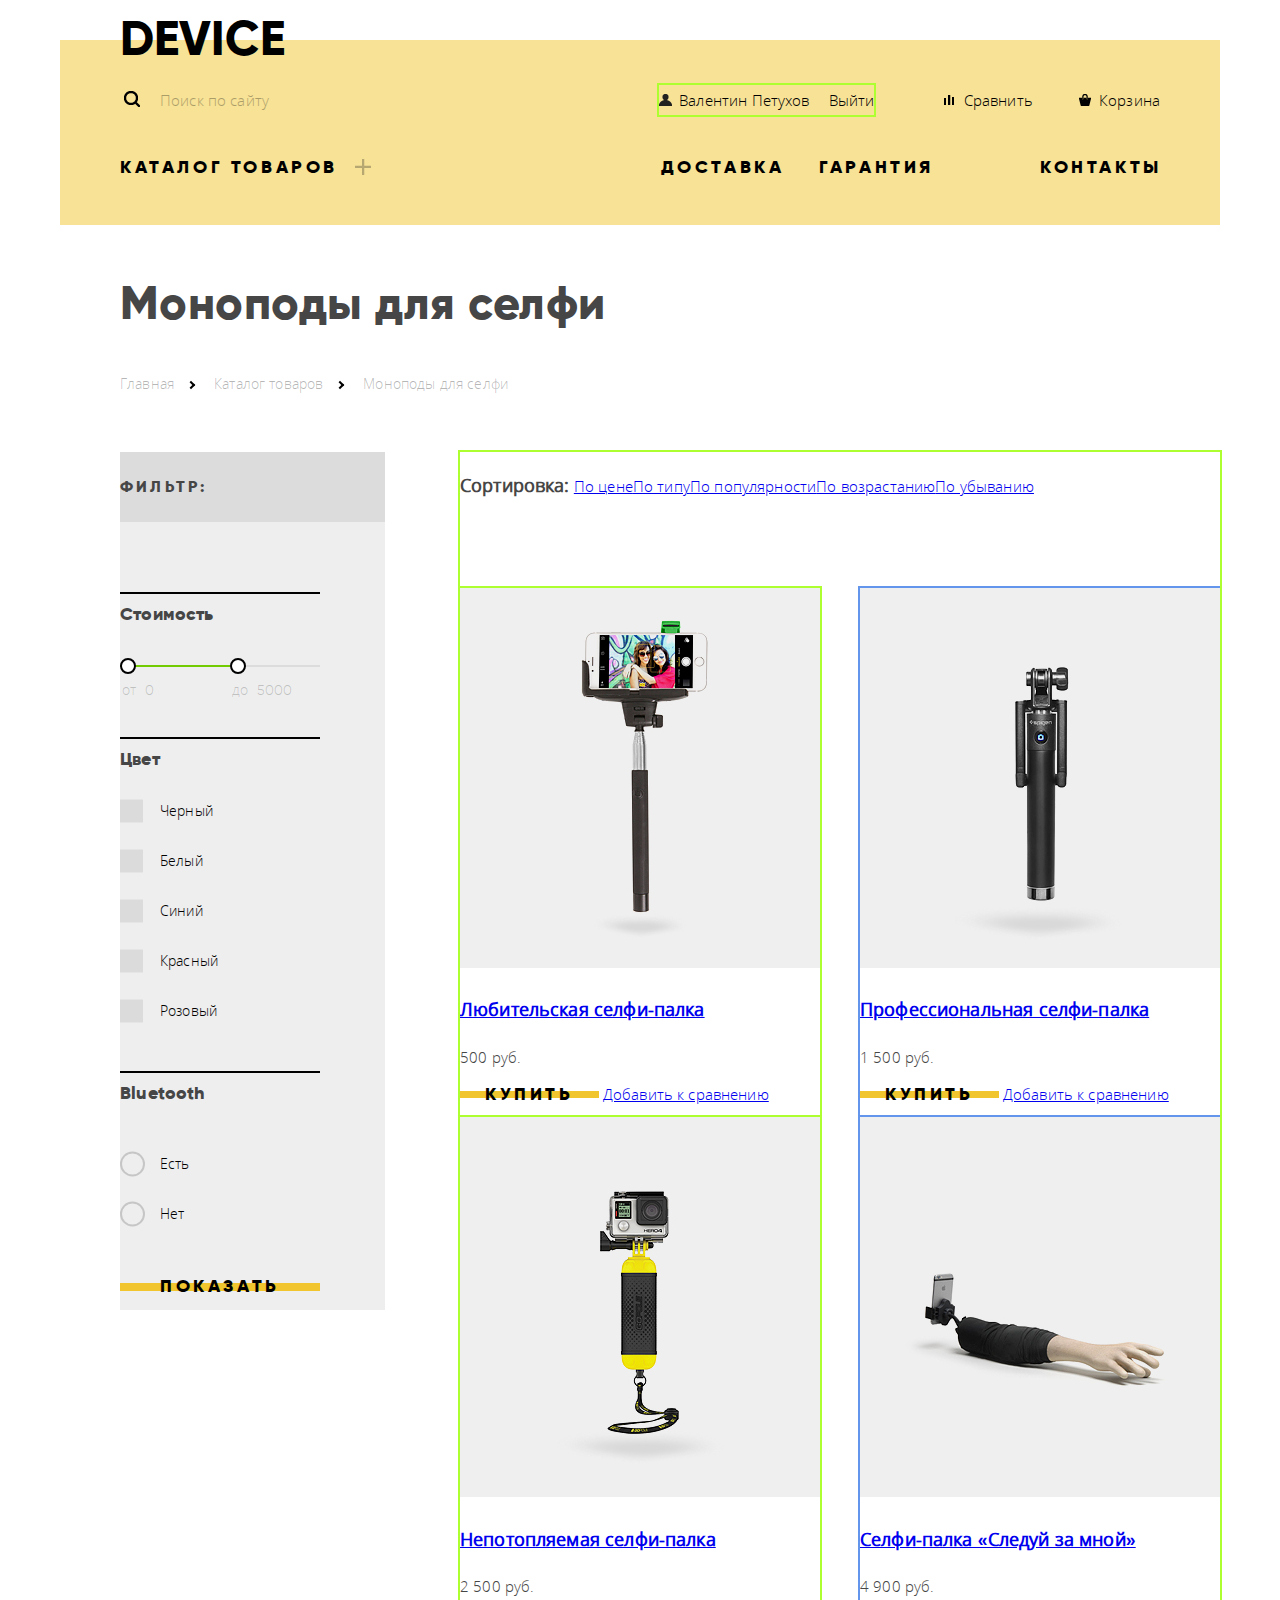
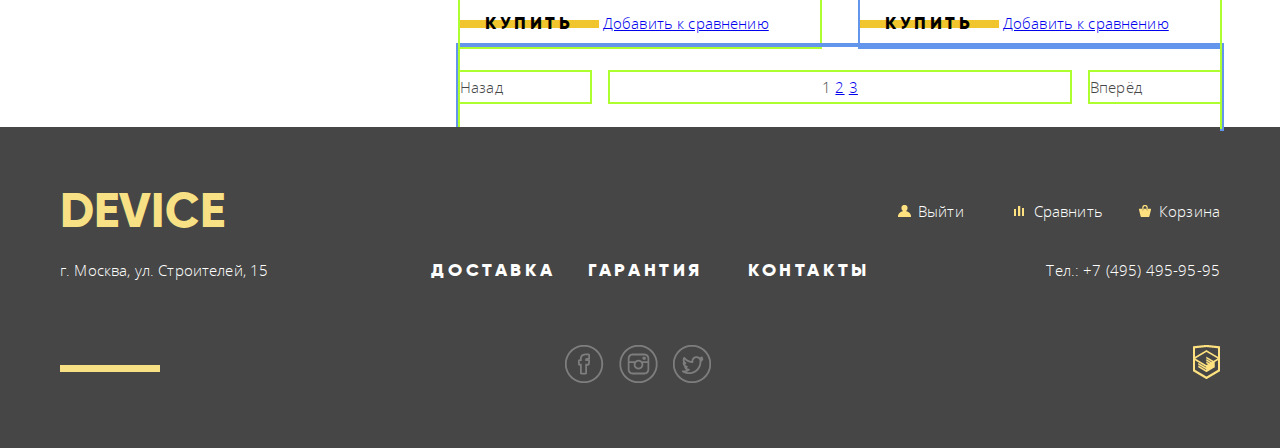
==== commit 4b3a6322: "radiobutton в фильтре на внутренней странице" ====
--- a/catalog-monopods.html
+++ b/catalog-monopods.html
@@ -59,20 +59,41 @@
 
         <section class="index-content-left">
           <h3>Фильтр:</h3>
-          <form class="filtr-products" action="https://echo.htmlacademy.ru" method="get">
-            <fieldset>
+          <form class="filter-products" action="https://echo.htmlacademy.ru" method="get">
+            <fieldset class="filetr-range">
               <legend>Стоимость</legend>
-              <input type="range" name="cost" value="5000" min="0" max="8000">
+              <div class="range-controls">
+                <div class="scale">
+                  <div class="bar"></div>
+                </div>
+                <div class="toggle toggle-min">
+                  <div class="min-price">
+                    от
+                    <input type="text" name="min-price" value="0">
+                  </div>
+                </div>
+                <div class="toggle toggle-max">
+                  <div class="max-price">
+                    до
+                    <input type="text" name="max-price" value="5000">
+                  </div>
+                </div>
+              </div>
             </fieldset>
-            <fieldset>
+            <fieldset class="filter-color">
               <legend>Цвет</legend>
-              <input type="checkbox" name="color" value="black" id="black"><label for="black">Черный</label>
-              <input type="checkbox" name="color" value="white" id="white"><label for="white">Белый</label>
-              <input type="checkbox" name="color" value="blue" id="blue"><label for="blue">Синий</label>
-              <input type="checkbox" name="color" value="red" id="red"><label for="red">Красный</label>
-              <input type="checkbox" name="color" value="pink" id="pink"><label for="pink">Розовый</label>
+              <input type="checkbox" name="color" value="black" id="black">
+              <label for="black">Черный</label>
+              <input type="checkbox" name="color" value="white" id="white">
+              <label for="white">Белый</label>
+              <input type="checkbox" name="color" value="blue" id="blue">
+              <label for="blue">Синий</label>
+              <input type="checkbox" name="color" value="red" id="red">
+              <label for="red">Красный</label>
+              <input type="checkbox" name="color" value="pink" id="pink">
+              <label for="pink">Розовый</label>
             </fieldset>
-            <fieldset>
+            <fieldset class="filter-bluetooth">
               <legend>Bluetooth</legend>
               <input type="radio" name="bluetooth" value="yes-bluetooth" id="yes-bluetooth"><label for="yes-bluetooth">Есть</label>
               <input type="radio" name="bluetooth" value="no-bluetooth" id="no-bluetooth"><label for="no-bluetooth">Нет</label>
--- a/css/style.css
+++ b/css/style.css
@@ -73,6 +73,10 @@
 
 .btn {
   display: inline-block;
+  padding: 0;
+  margin: 0;
+  background: none;
+  border: none;
   padding: 12px 25px;
   font-family: "Gilroy", "Arial", sans-serif;
   font-size: 18px;
@@ -82,7 +86,11 @@
   text-transform: uppercase;
   text-decoration: none;
   color: #000000;
-  background-image: linear-gradient(rgba(255, 255, 255, 0.0) 42%, #f0c52e 38%, #f0c52e 58%, rgba(255, 255, 255, 0.0) 62%);
+  background-image: linear-gradient(
+    rgba(255, 255, 255, 0.0) 42%,
+    #f0c52e 38%,
+    #f0c52e 58%,
+    rgba(255, 255, 255, 0.0) 58%);
   cursor: pointer;
 }
 
@@ -977,7 +985,7 @@
   color: rgba(0, 0, 0, 0.1);
 }
 
-.breadcrumbs a::after {
+.breadcrumbs a:not(:last-child)::after {
   content: "";
   position: absolute;
   top: 50%;
@@ -994,28 +1002,29 @@
   margin-bottom: 70px;
 }
 
-.main-inner h3 {
+.index-content-left h3 {
+  margin: 0;
+  margin-bottom: 70px;
+  padding: 25px 0;
   font-family: "Gilroy", "Arial", sans-serif;
   font-size: 16px;
   line-height: 1.2em;
   letter-spacing: 0.2em;
   text-transform: uppercase;
   font-weight: 800;
-
 }
 
 .index-content-left {
   float: left;
-  width: 330px;
-
+  width: 265px;
   margin-left: 60px;
-  /*для наглядности*/
-  outline: 2px solid greenyellow;
+  background-color: #eeeeee;
 }
 
 .index-content-right {
   float: right;
   width: 760px;
+  margin-left: 70px;
   /*для наглядности*/
   outline: 2px solid greenyellow;
 }
@@ -1024,16 +1033,17 @@
   background-color: #dcdcdc;
 }
 
-
-.filtr-products fieldset {
+.filter-products fieldset {
   border: none;
   margin: 0;
   padding: 0;
-  margin-right: 130px;
-}
-
-.filtr-products legend {
-  width: 100%;
+  margin-bottom: 30px;
+}
+
+.filter-products legend {
+  width: 200px;
+  padding-top: 10px;
+  margin-bottom: 40px;
   font-family: "Gilroy", "Arial", sans-serif;
   font-size: 18px;
   line-height: 1.2em;
@@ -1042,9 +1052,210 @@
   border-top: 2px solid #000000;
 }
 
+
+/* -----  filter range ------  */
+.range-controls {
+  position: relative;
+/*  padding-top: 40px;*/
+  margin-bottom: 40px;
+  width: 200px;
+}
+
+.range-controls .scale {
+  height: 2px;
+  background: #dcdcdc;
+}
+
+.range-controls .bar {
+  width: 55%;
+  height: 2px;
+  background: #72ca00;
+}
+
+.range-controls .toggle {
+  position: absolute;
+  top: -7px;
+  left: 0px;
+  width: 12px;
+  height: 12px;
+  cursor: pointer;
+  border: 2px solid #000000;
+  border-radius: 50%;
+  background: #ffffff;
+}
+
+.range-controls .toggle:active {
+  
+  border: 2px solid #ffffff;
+  border-radius: 50%;
+  background: #7eae29;
+  box-shadow: 0px 5px 5px -3px rgba(0, 0, 0, 0.75);
+}
+
+.range-controls .toggle-min {
+  left: 0;
+}
+
+.range-controls .toggle-max {
+  left: 55%;
+}
+
+.range-controls  .min-price,
+.range-controls .max-price {
+  position: absolute;
+  top: 15px;
+  font-size: 14px;
+  color: rgba(0, 0, 0, 0.2);
+  width: 90px;
+}
+
+range-controls .max-price {
+  text-align: right;
+}
+
+.range-controls input {
+  display: inline;
+  width: 60px;
+  margin-left: 3px;
+  font-family: "Gilroy", "Arial", sans-serif;
+  font-size: 14px;
+  color: rgba(0, 0, 0, 0.2);
+  border: none;
+  background: none;
+  text-align: left;
+}
+/* end filter range */
+
+
+.filter-color legend {
+  margin-bottom: 20px;
+}
+
+.filter-products input[type="checkbox"] {
+  display: inline-block;
+  position: absolute;
+  opacity: 0;
+}
+
+.filter-products input[type="radio"] {
+  display: inline-block;
+  position: absolute;
+  opacity: 0;
+}
+
+.filter-color label,
+.filter-bluetooth label {
+  position: relative;
+  display: block;
+  padding-left: 40px;
+  margin-bottom: 10px;
+  font-family: "Open Sans", "Arial", sans-serif;
+  font-size: 14px;
+  line-height: 2.857em;
+  letter-spacing: 0.01;
+  color: #000000;
+}
+
+.filter-color label::before {
+  content: "";
+  position: absolute;
+  top: 50%;
+  left: 0;
+  transform: translate(0, -50%);
+  width: 23px;
+  height: 23px;
+  background-color: #dbdbdb;
+}
+
+.filter-color label::after {
+  content: "";
+  position: absolute;
+  display: none;
+  top: 15px;
+  left: 8px;
+  transform: rotate(-45deg);
+  width: 7px;
+  height: 4px;
+  border-left: 2px solid #000000;
+  border-bottom: 2px solid #000000;
+}
+
+.filter-color label:hover::before {
+  background-color: #cecece;
+}
+
+.filter-color label:active::before {
+  background-color: #c4c4c4;
+}
+
+#black:checked + label[for="black"]::after,
+#white:checked + label[for="white"]::after,
+#blue:checked + label[for="blue"]::after,
+#red:checked + label[for="red"]::after,
+#pink:checked + label[for="pink"]::after {
+  display: block;
+}
+/*--------------------------------------*/
+
+.filter-bluetooth label::before {
+  content: "";
+  position: absolute;
+  top: 50%;
+  left: 0;
+  transform: translate(0, -50%);
+  width: 21px;
+  height: 21px;
+  border: 2px solid #c6c6c6;
+  border-radius: 50%;
+}
+
+.filter-bluetooth label::after {
+  content: "";
+  position: absolute;
+  display: none;
+  top: 50%;
+  left: 8px;
+  transform: translate(0, -50%);
+  width: 5px;
+  height: 5px;
+  border: 2px solid #000000;
+  border-radius: 50%;
+}
+
+.filter-bluetooth label:hover::before {
+  border: 2px solid #bcbcbc;
+}
+
+.filter-bluetooth label:active::before {
+  border: 2px solid #acacac;
+}
+
+/* идиотская логика в макете, уточнить */
+#yes-bluetooth:checked + label:active[for="yes-bluetooth"]::after,
+#no-bluetooth:checked + label:active[for="no-bluetooth"]::after {
+  display: none;
+}
+
+#yes-bluetooth:not(:checked) + label:active[for="yes-bluetooth"]::after,
+#no-bluetooth:not(:checked) + label:active[for="no-bluetooth"]::after {
+  display: block;
+}
+
+#yes-bluetooth:checked + label[for="yes-bluetooth"]::after,
+#no-bluetooth:checked + label[for="no-bluetooth"]::after {
+  display: block;
+}
+
+.filter-products fieldset.filter-bluetooth {
+  margin-bottom: 20px;
+}
+
+.filter-products input[type="submit"] {
+  width: 200px;
+}
+/*--------------------------------------*/
 .sort h3 {
   display: inline-block;
-  width: 160px;
 }
 
 .index-content-right .catalog-item {
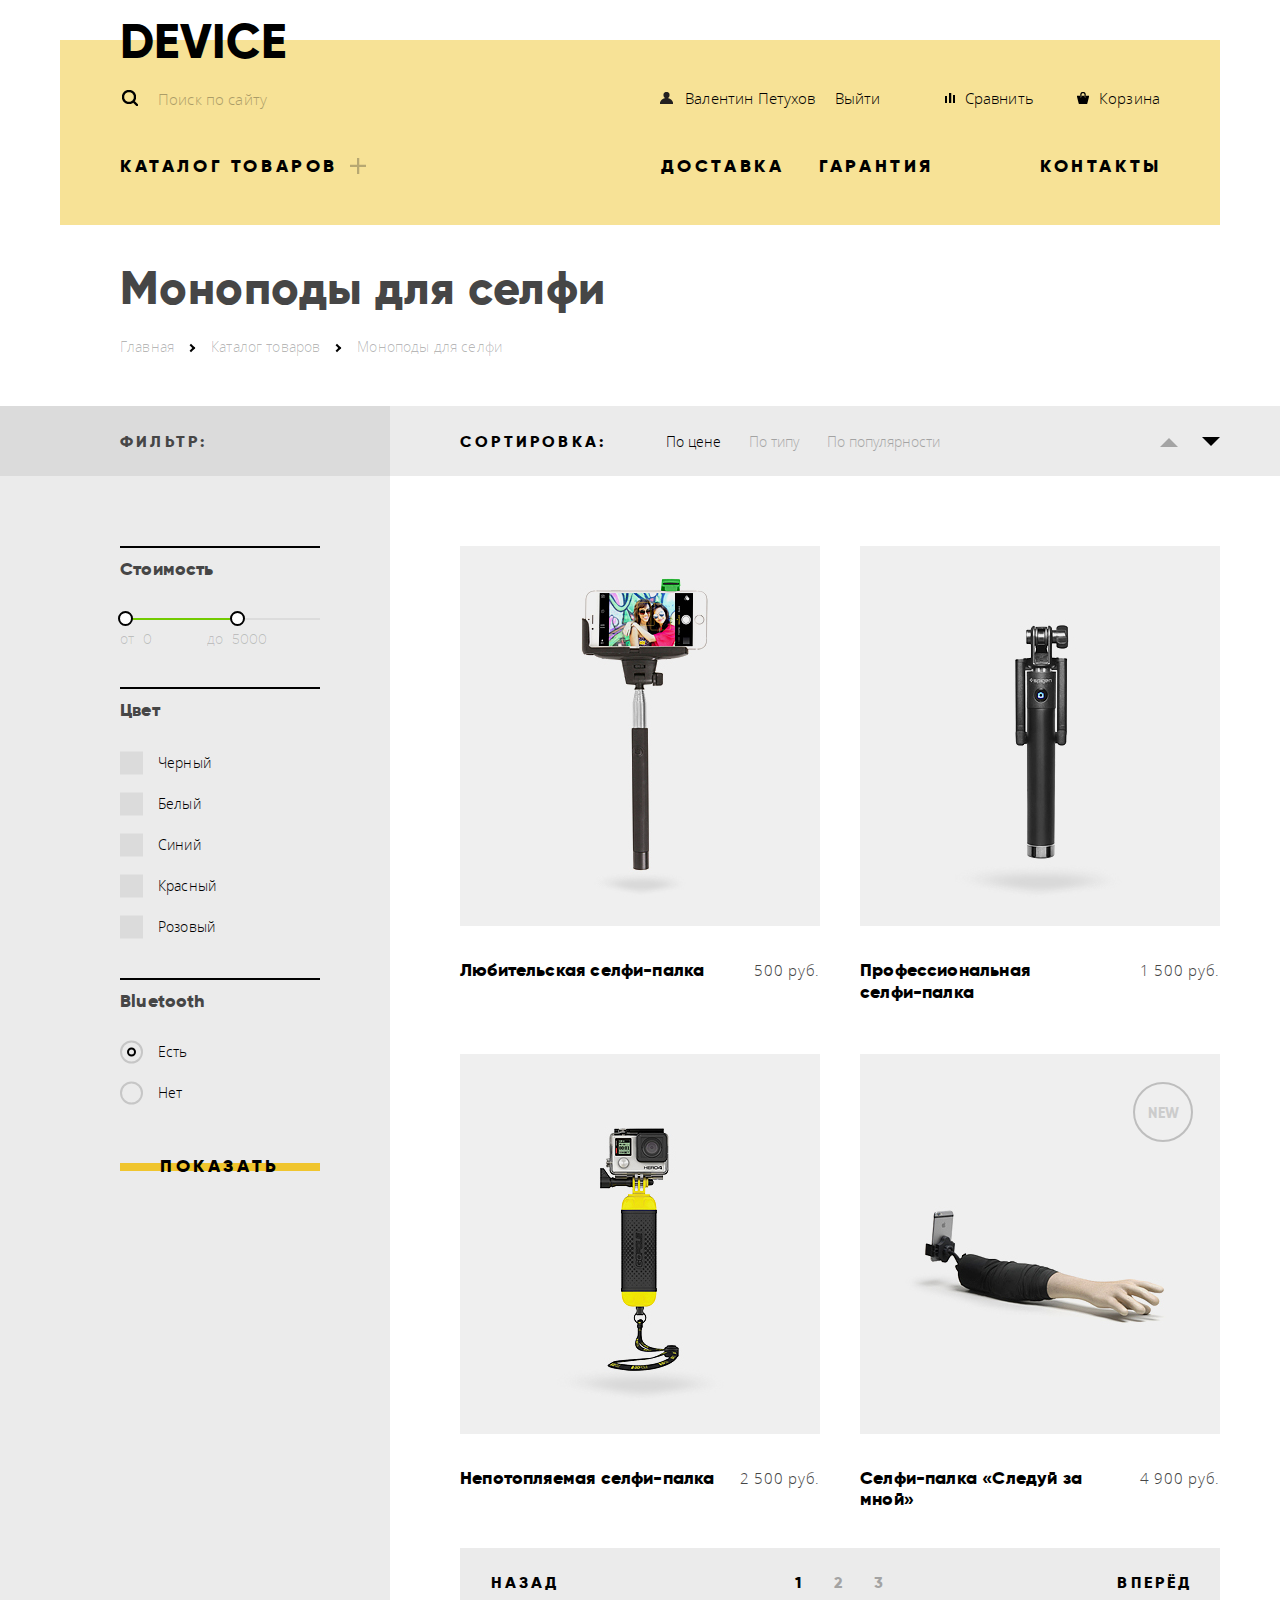
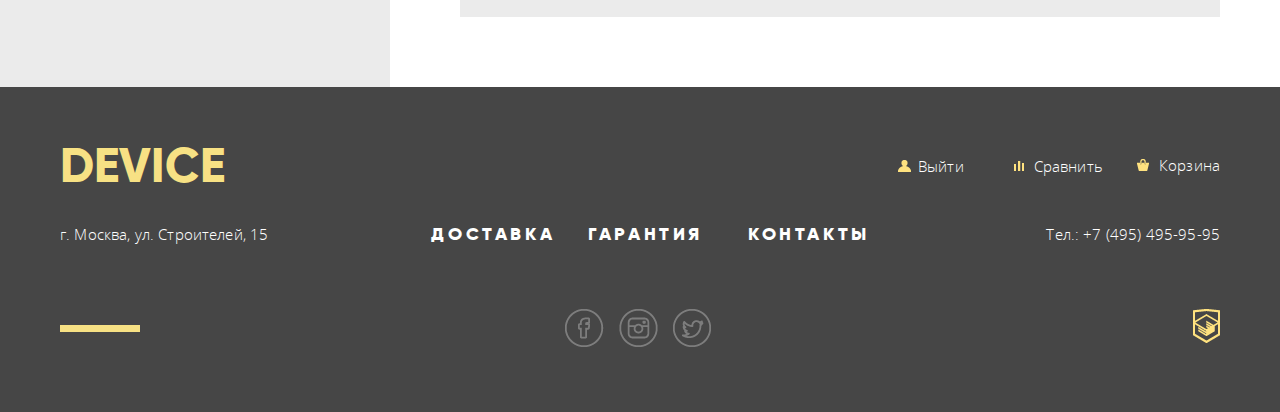
==== commit 3b911ddb: "подчистил внутреннюю страницу" ====
--- a/catalog-monopods.html
+++ b/catalog-monopods.html
@@ -48,117 +48,138 @@
       </div>
     </header>
 
-    <main class="main-inner">
-      <div class="container clearfix">
+    <main class="main-inner clearfix">
+      <div class="container">
         <h2 class="index-content-title">Моноподы для селфи</h2>
+        
         <nav class="breadcrumbs">
           <a href="index.html">Главная</a><!--
        --><a href="#">Каталог товаров</a><!--
        --><a>Моноподы для селфи</a>
         </nav>
-
-        <section class="index-content-left">
-          <h3>Фильтр:</h3>
-          <form class="filter-products" action="https://echo.htmlacademy.ru" method="get">
-            <fieldset class="filetr-range">
-              <legend>Стоимость</legend>
-              <div class="range-controls">
-                <div class="scale">
-                  <div class="bar"></div>
-                </div>
-                <div class="toggle toggle-min">
-                  <div class="min-price">
-                    от
-                    <input type="text" name="min-price" value="0">
+              
+        <div class="left-column clearfix">
+          <section class="index-content-left">
+            <div class="back-for-left-head clearfix">
+              <h3>Фильтр:</h3>
+            </div>
+            <form class="filter-products" action="https://echo.htmlacademy.ru" method="get">
+              <fieldset class="filetr-range">
+                <legend>Стоимость</legend>
+                <div class="range-controls">
+                  <div class="scale">
+                    <div class="bar"></div>
                   </div>
-                </div>
-                <div class="toggle toggle-max">
-                  <div class="max-price">
-                    до
-                    <input type="text" name="max-price" value="5000">
+                  <div class="toggle toggle-min">
+                    <div class="min-price">
+                      от
+                      <input type="text" name="min-price" value="0">
+                    </div>
                   </div>
-                </div>
+                  <div class="toggle toggle-max">
+                    <div class="max-price">
+                      до
+                      <input type="text" name="max-price" value="5000">
+                    </div>
+                  </div>
+                </div>
+              </fieldset>
+              <fieldset class="filter-color">
+                <legend>Цвет</legend>
+                <input type="checkbox" name="color" value="black" id="black">
+                <label for="black">Черный</label>
+                <input type="checkbox" name="color" value="white" id="white">
+                <label for="white">Белый</label>
+                <input type="checkbox" name="color" value="blue" id="blue">
+                <label for="blue">Синий</label>
+                <input type="checkbox" name="color" value="red" id="red">
+                <label for="red">Красный</label>
+                <input type="checkbox" name="color" value="pink" id="pink">
+                <label for="pink">Розовый</label>
+              </fieldset>
+              <fieldset class="filter-bluetooth">
+                <legend>Bluetooth</legend>
+                <input type="radio" name="bluetooth" value="yes-bluetooth" id="yes-bluetooth" checked><label for="yes-bluetooth">Есть</label>
+                <input type="radio" name="bluetooth" value="no-bluetooth" id="no-bluetooth"><label for="no-bluetooth">Нет</label>
+              </fieldset>
+              <input class="btn" type="submit" name="show" value="Показать">
+            </form>
+          </section>
+        </div>
+        <div class="right-column">
+          <section class="index-content-right">
+            <div class="back-for-right-head clearfix">
+            <div class="sort">
+              <h3>Сортировка:</h3><!--
+           --><a class="active" href="#">По цене</a><!--
+           --><a href="#">По типу</a><!--
+           --><a href="#">По популярности</a><!--
+           --><a href="#">По возрастанию</a><!--
+           --><a class="active" href="#">По убыванию</a>
+            </div>
+          </div>
+            <div class="clearfix">
+              <article class="catalog-item">
+                <div class="back-for-item"></div>
+                <div class="buy-item">
+                  <a class="btn" href="#">В корзину</a>
+                  <a class="to-compare" href="#">Добавить к сравнению</a>
+                </div>
+                <img class="item-picture" src="img/item-1.jpg" width="360" height="380" alt="монопод">
+                <h3><a href="#">Любительская селфи-палка</a></h3>
+                <div class="price">500 руб.</div>
+              </article>
+
+              <article class="catalog-item">
+                <div class="back-for-item"></div>
+                <div class="buy-item">
+                  <a class="btn" href="#">В корзину</a>
+                <a class="to-compare" href="#">Добавить к сравнению</a>
+                </div>
+                <img class="item-picture" src="img/item-2.jpg" width="360" height="380" alt="монопод">
+                <h3><a href="#">Профессиональная <br>селфи-палка</a></h3>
+                <div class="price">1 500 руб.</div>
+              </article>
+
+              <article class="catalog-item">
+                <div class="back-for-item"></div>
+                <div class="buy-item">
+                  <a class="btn" href="#">В корзину</a>
+                  <a class="to-compare" href="#">Добавить к сравнению</a>
+                </div>
+                <img class="item-picture" src="img/item-3.jpg" width="360" height="380" alt="монопод">
+                <h3><a href="#">Непотопляемая селфи-палка</a></h3>
+                <div class="price">2 500 руб.</div>
+              </article>
+
+              <article class="catalog-item">
+                <div class="back-for-item"></div>
+                <div class="buy-item">
+                  <a class="btn" href="#">В корзину</a>
+                  <a class="to-compare" href="#">Добавить к сравнению</a>
+                </div>
+                <img class="item-picture" src="img/item-4.jpg" width="360" height="380" alt="монопод">
+                <div class="flag">NEW</div>
+                <h3><a href="#">Селфи-палка «Следуй за мной»</a></h3>
+                <div class="price">4 900 руб.</div>
+              </article>
+            </div>
+
+            <div class="pagination clearfix">
+              <a class="btn-page-prev">Назад</a>
+              <div class="pagination-pages">
+                <a class="active">1</a><!--
+             --><a href="#">2</a><!--
+             --><a href="#">3</a>
               </div>
-            </fieldset>
-            <fieldset class="filter-color">
-              <legend>Цвет</legend>
-              <input type="checkbox" name="color" value="black" id="black">
-              <label for="black">Черный</label>
-              <input type="checkbox" name="color" value="white" id="white">
-              <label for="white">Белый</label>
-              <input type="checkbox" name="color" value="blue" id="blue">
-              <label for="blue">Синий</label>
-              <input type="checkbox" name="color" value="red" id="red">
-              <label for="red">Красный</label>
-              <input type="checkbox" name="color" value="pink" id="pink">
-              <label for="pink">Розовый</label>
-            </fieldset>
-            <fieldset class="filter-bluetooth">
-              <legend>Bluetooth</legend>
-              <input type="radio" name="bluetooth" value="yes-bluetooth" id="yes-bluetooth"><label for="yes-bluetooth">Есть</label>
-              <input type="radio" name="bluetooth" value="no-bluetooth" id="no-bluetooth"><label for="no-bluetooth">Нет</label>
-            </fieldset>
-            <input class="btn" type="submit" name="show" value="Показать">
-          </form>
-        </section>
-
-        <section class="index-content-right">
-          <div class="sort">
-            <h3>Сортировка:</h3>
-            <a href="#">По цене</a><!--
-         --><a href="#">По типу</a><!--
-         --><a href="#">По популярности</a><!--
-         --><a href="#">По возрастанию</a><!--
-         --><a href="#">По убыванию</a>
-          </div>
-          <div class="clearfix">
-            <article class="catalog-item">
-              <img src="img/item-1.jpg" width="360" height="380" alt="монопод">
-              <h3><a href="#">Любительская селфи-палка</a></h3>
-              <div class="price">500 руб.</div>
-              <a class="btn" href="#">Купить</a>
-              <a class="to-compare" href="#">Добавить к сравнению</a>
-            </article>
-
-            <article class="catalog-item">
-              <img src="img/item-2.jpg" width="360" height="380" alt="монопод">
-              <h3><a href="#">Профессиональная селфи-палка</a></h3>
-              <div class="price">1 500 руб.</div>
-              <a class="btn" href="#">Купить</a>
-              <a class="to-compare" href="#">Добавить к сравнению</a>
-            </article>
-
-            <article class="catalog-item">
-              <img src="img/item-3.jpg" width="360" height="380" alt="монопод">
-              <h3><a href="#">Непотопляемая селфи-палка</a></h3>
-              <div class="price">2 500 руб.</div>
-              <a class="btn" href="#">Купить</a>
-              <a class="to-compare" href="#">Добавить к сравнению</a>
-            </article>
-
-            <article class="catalog-item">
-              <img src="img/item-4.jpg" width="360" height="380" alt="монопод">
-              <h3><a href="#">Селфи-палка «Следуй за мной»</a></h3>
-              <div class="price">4 900 руб.</div>
-              <a class="btn" href="#">Купить</a>
-              <a class="to-compare" href="#">Добавить к сравнению</a>
-            </article>
-          </div>
-
-          <div class="pagination clearfix">
-            <a class="btn-page-prev">Назад</a>
-            <div class="pagination-pages">
-              <a class="active">1</a>
-              <a href="#">2</a>
-              <a href="#">3</a>
-            </div>
-            <a class="btn-page-next">Вперёд</a>
-          </div>
-        </section>
+              <a class="btn-page-next" href="#">Вперёд</a>
+            </div>
+          </section>
+        </div>
       </div>
     </main>
 
-    <footer class="main-footer">
+    <footer class="main-footer clearfix">
       <div class="container">
         <a class="logo-inner" href="index.html">Device</a><!--
      --><a class="logout" href="#">Выйти</a><!--
--- a/css/style.css
+++ b/css/style.css
@@ -112,6 +112,7 @@
   position: relative;
   height: 300px;
   margin-top: 40px;
+  line-height: 2.4em;
   color: #000000;
   background-color: #f7e296;
 }
@@ -147,12 +148,13 @@
 .main-header .logo-inner {
   position: absolute;
   display: inline-block;
-  top: -30px;
+  top: -27px;
   margin-left: 60px;
   font-family: "Gilroy", "Arial", sans-serif;
   font-size: 48px;
   line-height: 1.2em;
   font-weight: 800;
+  letter-spacing: 0.01em;
   text-transform: uppercase;
   color: #000000;
 }
@@ -163,9 +165,9 @@
   display: inline-block;
   vertical-align: top;
   width: 440px;
-  margin-right: 95px;
-  margin-left: 60px;
-  margin-top: 35px;
+  margin-right: 98px;
+  margin-left: 58px;
+  margin-top: 34px;
 }
 
 .search::before  {
@@ -274,18 +276,18 @@
 .main-header .user-block {
   display: inline-block;
   vertical-align: top;
-  margin-top: 45px;
-  margin-right: 65px;
-  /*для наглядности*/
-  outline: 2px solid greenyellow;
+  margin-top: 40px;
+  margin-right: 60px;
+/*  line-height: 2.4em;*/
 }
 
 .main-header .login {
   position: relative;
   display: inline-block;
   vertical-align: top;
-  padding-left: 20px;
+  padding-left: 25px;
   margin-right: 15px;
+/*  letter-spacing: 0.02em;*/
 }
 
 .login::before {
@@ -310,8 +312,9 @@
   position: relative;
   display: inline-block;
   vertical-align: top;
-  margin-top: 45px;
+  margin-top: 40px;
   padding-left: 20px;
+/*  line-height: 2.4em;*/
 }
 
 .comparison::before {
@@ -331,16 +334,17 @@
   float: right;
   position: relative;
   vertical-align: middle;
-  margin-top: 45px;
+  margin-top: 40px;
   margin-right: 60px;
   padding-left: 20px;
+/*  line-height: 2.4em;*/
 }
 
 .cart::before {
   content: "";
   position: absolute;
   top: 50%;
-  left: 0;
+  left: -2px;
   transform: translate(0, -50%);
   width: 12px;
   height: 12px;
@@ -382,7 +386,7 @@
   content: "";
   position: absolute;
   top: 2px;
-  left: 235px;
+  left: 230px;
   width: 16px;
   height: 16px;
   background-position: -5px -343px;
@@ -947,22 +951,100 @@
 /*---------------------------------------------*/
 /*--------MAIN OF CATALOG-MONOPODS.HTML--------*/
 /*---------------------------------------------*/
+.main-inner {
+  overflow: hidden;
+}
+
+.left-column {
+  float: left;
+  width: 330px;
+  background-color: #ebebeb;
+  
+  padding-left: 1000%;
+  margin-left: -1000%;
+  
+  padding-bottom: 1000%;
+  margin-bottom: -1000%;
+}
+
+.back-for-left-head {
+  display: inline-block;  
+  position: relative;
+  background-color: #dbdbdb;
+  
+  margin-bottom: 70px;
+  height: 70px;
+  
+  padding-left: 1000%;
+  margin-left: -1000%;
+}
+
+.back-for-left-head h3 {
+  width: 270px;
+  margin: 26px 0;
+/*  margin-left: 60px;*/
+  font-family: "Gilroy", "Arial", sans-serif;
+  font-size: 16px;
+  line-height: 1.2em;
+  letter-spacing: 0.2em;
+  text-transform: uppercase;
+  font-weight: 800;
+}
+
+.back-for-right-head {
+  display: inline-block;
+  position: relative;
+  background-color: #ebebeb;
+  margin-left: -70px;
+  margin-bottom: 70px;
+  height: 70px;
+  
+  padding-right: 1000%;
+  margin-right: -1000%;
+}
+
+.back-for-right-head .sort {
+  width: 760px;
+  margin: 16px 0;
+  margin-left: 70px;
+  position: relative;
+  font-family: "Open Sans", "Arial", sans-serif;
+  font-size: 14px;
+  line-height: 2.857em;
+  letter-spacing: 0.01;
+  color: #000000;
+}
+
+.sort h3 {
+  font-family: "Gilroy", "Arial", sans-serif;
+  font-size: 16px;
+  line-height: 1.2em;
+  letter-spacing: 0.2em;
+  text-transform: uppercase;
+  font-weight: 800;
+}
+
+.right-column {
+  background-color: #ffffff;
+  float: left;
+  width: 830px;
+}
+
 .index-content-title {
-  margin-top: 50px;
+  margin-top: 35px;
   margin-left: 60px;
-  margin-bottom: 35px;
+  margin-bottom: 13px;
   font-family: "Gilroy", "Arial", sans-serif;
   font-size: 47px;
   line-height: 1.2em;
   letter-spacing: 0.01em;
   font-weight: 800;
-
 }
 
 .breadcrumbs {
   display: block;
   margin-left: 60px;
-  margin-bottom: 50px;
+  margin-bottom: 41px;
   font-family: "Open Sans", "Arial", sans-serif;
   font-size: 14px;
   line-height: 2.571em;
@@ -972,7 +1054,7 @@
 .breadcrumbs a {
   display: inline-block;
   position: relative;
-  margin-right: 40px;
+  margin-right: 37px;
   color: rgba(0, 0, 0, 0.3);
   text-decoration: none;
 }
@@ -998,39 +1080,15 @@
   border-top: 2px solid #000000;
 }
 
-.sort {
-  margin-bottom: 70px;
-}
-
-.index-content-left h3 {
-  margin: 0;
-  margin-bottom: 70px;
-  padding: 25px 0;
-  font-family: "Gilroy", "Arial", sans-serif;
-  font-size: 16px;
-  line-height: 1.2em;
-  letter-spacing: 0.2em;
-  text-transform: uppercase;
-  font-weight: 800;
-}
-
 .index-content-left {
-  float: left;
+  position: relative;
   width: 265px;
   margin-left: 60px;
-  background-color: #eeeeee;
 }
 
 .index-content-right {
-  float: right;
   width: 760px;
   margin-left: 70px;
-  /*для наглядности*/
-  outline: 2px solid greenyellow;
-}
-
-.index-content-left h3 {
-  background-color: #dcdcdc;
 }
 
 .filter-products fieldset {
@@ -1042,8 +1100,8 @@
 
 .filter-products legend {
   width: 200px;
-  padding-top: 10px;
-  margin-bottom: 40px;
+  padding-top: 11px;
+  margin-bottom: 37px;
   font-family: "Gilroy", "Arial", sans-serif;
   font-size: 18px;
   line-height: 1.2em;
@@ -1056,8 +1114,7 @@
 /* -----  filter range ------  */
 .range-controls {
   position: relative;
-/*  padding-top: 40px;*/
-  margin-bottom: 40px;
+  margin-bottom: 37px;
   width: 200px;
 }
 
@@ -1076,8 +1133,8 @@
   position: absolute;
   top: -7px;
   left: 0px;
-  width: 12px;
-  height: 12px;
+  width: 11px;
+  height: 11px;
   cursor: pointer;
   border: 2px solid #000000;
   border-radius: 50%;
@@ -1085,7 +1142,6 @@
 }
 
 .range-controls .toggle:active {
-  
   border: 2px solid #ffffff;
   border-radius: 50%;
   background: #7eae29;
@@ -1093,7 +1149,7 @@
 }
 
 .range-controls .toggle-min {
-  left: 0;
+  left: -2px;
 }
 
 .range-controls .toggle-max {
@@ -1105,16 +1161,16 @@
   position: absolute;
   top: 15px;
   font-size: 14px;
+  line-height: 1.591em;
   color: rgba(0, 0, 0, 0.2);
   width: 90px;
 }
 
-range-controls .max-price {
-  text-align: right;
+.range-controls .max-price {
+  left: -25px;
 }
 
 .range-controls input {
-  display: inline;
   width: 60px;
   margin-left: 3px;
   font-family: "Gilroy", "Arial", sans-serif;
@@ -1128,7 +1184,7 @@
 
 
 .filter-color legend {
-  margin-bottom: 20px;
+  margin-bottom: 21px;
 }
 
 .filter-products input[type="checkbox"] {
@@ -1147,8 +1203,8 @@
 .filter-bluetooth label {
   position: relative;
   display: block;
-  padding-left: 40px;
-  margin-bottom: 10px;
+  padding-left: 38px;
+  margin-bottom: 1px;
   font-family: "Open Sans", "Arial", sans-serif;
   font-size: 14px;
   line-height: 2.857em;
@@ -1172,7 +1228,7 @@
   position: absolute;
   display: none;
   top: 15px;
-  left: 8px;
+  left: 7px;
   transform: rotate(-45deg);
   width: 7px;
   height: 4px;
@@ -1196,6 +1252,9 @@
   display: block;
 }
 /*--------------------------------------*/
+.filter-bluetooth legend {
+  margin-bottom: 20px;
+}
 
 .filter-bluetooth label::before {
   content: "";
@@ -1203,8 +1262,8 @@
   top: 50%;
   left: 0;
   transform: translate(0, -50%);
-  width: 21px;
-  height: 21px;
+  width: 19px;
+  height: 19px;
   border: 2px solid #c6c6c6;
   border-radius: 50%;
 }
@@ -1214,7 +1273,7 @@
   position: absolute;
   display: none;
   top: 50%;
-  left: 8px;
+  left: 7px;
   transform: translate(0, -50%);
   width: 5px;
   height: 5px;
@@ -1230,7 +1289,6 @@
   border: 2px solid #acacac;
 }
 
-/* идиотская логика в макете, уточнить */
 #yes-bluetooth:checked + label:active[for="yes-bluetooth"]::after,
 #no-bluetooth:checked + label:active[for="no-bluetooth"]::after {
   display: none;
@@ -1247,62 +1305,289 @@
 }
 
 .filter-products fieldset.filter-bluetooth {
-  margin-bottom: 20px;
+  margin-bottom: 30px;
 }
 
 .filter-products input[type="submit"] {
   width: 200px;
 }
 /*--------------------------------------*/
+/*--------------------------------------*/
+/*--------------------------------------*/
+
+.sort h3,
+.sort a {
+  display: inline-block;
+  vertical-align: baseline;
+  margin: 0;
+  text-decoration: none;
+}
+
 .sort h3 {
-  display: inline-block;
-}
-
-.index-content-right .catalog-item {
+  margin-right: 60px;
+}
+
+.sort a {
+  opacity: 0.3;
+  margin-right: 28px;
+  font-size: 14px;
+  line-height: 1.286em;
+  letter-spacing: 0;
+  color: #000000;
+}
+
+.sort a:hover {
+  opacity: 0.6;
+}
+
+.sort a:active {
+  opacity: 1.0;
+}
+.sort a.active {
+  opacity: 1.0;
+}
+
+.sort a:last-child {
+  position: absolute;
+  font-size: 0;
+  width: 0;
+  height: 0;
+  top: 15px;
+  right: 0;
+  margin-right: 0;
+  border: 9px solid transparent;
+  border-top-color: #000000;
+}
+
+.sort a:nth-last-child(2) {
+  position: absolute;
+  font-size: 0;
+  width: 0;
+  height: 0;
+  top: 7px;
+  right: 0;
+  margin-right: 42px;
+  border: 9px solid transparent;
+  border-bottom-color: #000000;
+}
+/*----------------------------------------*/
+.index-content-right  article:nth-of-type(2n) {
+  margin-right: 0;
+}
+
+.catalog-item {
+  position: relative;
   float: left;
   vertical-align: top;
   width: 360px;
   margin-right: 40px;
-  /*для наглядности*/
-  outline: 2px solid greenyellow;
-}
-
-.index-content-right  article:nth-of-type(2n) {
-  margin-right: 0;
-  /*для наглядности*/
-  outline: 2px solid cornflowerblue;
-}
+  margin-bottom: 50px;
+}
+
+.catalog-item:last-child {
+  margin-bottom: 0;
+}
+
+.item-picture {
+  position: relative;
+  top: 0;
+  height: 0;
+  margin-bottom: 25px;
+  width: 360px;
+  height: 380px;
+  z-index: 2;
+  cursor: pointer;
+}
+
+.back-for-item {
+  position: absolute;
+  top: 0;
+  height: 0;
+  width: 360px;
+  height: 380px;
+  background-color: #efefef;
+  z-index: 1;
+}
+
+.buy-item {
+  position: absolute;
+  top: 0;
+  height: 0;
+  width: 360px;
+  height: 380px;
+  z-index: 3;
+}
+
+.buy-item:hover .item-picture {
+  opacity: 0.3;
+}
+
+.catalog-item h3 {
+  display: inline-block;
+  width: 260px;
+  padding: 0;
+  margin: 0;
+  font-family: "Gilroy", "Arial", sans-serif;
+  font-size: 18px;
+  line-height: 1.2em;
+  font-weight: 800;
+  letter-spacing: 0.01em;
+  vertical-align: top;
+}
+
+.catalog-item a {
+  color: #000000;
+  text-transform: none;
+  text-decoration: none;
+}
+
+.catalog-item .price {
+  float: right;
+  letter-spacing: 0.05em;
+  margin-top: -5px;
+}
+
+.flag {
+  box-sizing: border-box;
+  position: absolute;
+  top: 28px;
+  right: 27px;
+  width: 60px;
+  height: 60px;
+  font-family: "Gilroy", "Arial", sans-serif;
+  font-size: 14px;
+  line-height: 1.2em;
+  font-weight: 800;
+  letter-spacing: 0.05em;
+  padding: 22px 13px;
+  border: 2px solid #000000;
+  border-radius: 50%;
+  opacity: 0.2;
+  z-index: 2;
+}
+
+.buy-item .btn {
+  position: absolute;
+  opacity: 0;
+  top: 165px;
+  left: 88px;
+  text-transform: uppercase;
+  z-index: 15;
+}
+
+.buy-item .to-compare {
+  position: absolute;
+  opacity: 0;
+  top: 210px;
+  left: 108px;
+  font-family: "Open Sans", "Arial", sans-serif;
+  font-size: 13px;
+  line-height: 2.769em;
+  letter-spacing: 0.01em;
+  color: rgba(0, 0, 0, 0.5);
+  z-index: 15;
+}
+
+.buy-item .to-compare:hover {
+  color: rgba(0, 0, 0, 1.0);
+}
+
+.buy-item .to-compare:active {
+  color: rgba(0, 0, 0, 0.2);
+}
+
+.buy-item:hover .btn,
+.buy-item:hover .to-compare {
+  opacity: 1;
+}
+
+.buy-item:hover + img {
+  opacity: 0.3;
+}
+
+.buy-item:hover ~ .flag {
+  opacity: 0.1;
+}
+/*---------------------------------*/
 
 .pagination {
-  padding-top: 25px;
-  padding-bottom: 25px;
-  /*для наглядности*/
-  outline: 4px solid cornflowerblue;
+  margin-bottom: 70px;
+  font-family: "Gilroy", "Arial", sans-serif;
+  font-size: 16px;
+  line-height: 1.2em;
+  letter-spacing: 0.2em;
+  font-weight: 800;
+  text-transform: uppercase;
+  text-align: center;
+  background-color: #ebebeb;
 }
 
 .pagination .btn-page-prev {
+  box-sizing: border-box;
   float: left;
   width: 130px;
+  padding: 25px 20px;
   margin-right: 20px;
-  /*для наглядности*/
-  outline: 2px solid greenyellow;
-}
-
-.pagination-pages {
-  float: left;
-  width: 460px;
   text-align: center;
-  /*для наглядности*/
-  outline: 2px solid greenyellow;
 }
 
 .pagination .btn-page-next {
+  box-sizing: border-box;
   float: right;
   width: 130px;
+  padding: 25px 20px;
   margin-left: 20px;
-  /*для наглядности*/
-  outline: 2px solid greenyellow;
-}
+  text-align: center;
+}
+
+.pagination .btn-page-prev:hover,
+.pagination .btn-page-next:hover {
+  background-color: #d9d9d9;
+}
+
+.pagination .btn-page-prev:active,
+.pagination .btn-page-next:active {
+  color: rgba(0, 0, 0, 0.3);
+}
+
+.pagination-pages {
+  box-sizing: border-box;
+  display: inline-block;
+  margin: 0 auto;
+  width: 420px;
+  padding: 25px 20px;
+  text-align: center;
+}
+
+.pagination a {
+  color: #000000;
+  background-color: #ebebeb;
+  text-decoration: none;
+}
+
+.pagination-pages a {
+  display: inline-block;
+  width: 20px;
+  height: 15px;
+  margin: 0 10px;
+}
+
+.pagination-pages a[href] {
+  opacity: 0.3;
+}
+
+.pagination-pages a[href]:hover {
+  opacity: 0.6;
+}
+
+.pagination-pages a[href]:active {
+  opacity: 1.0;
+}
+
+.pagination-pages a {
+  opacity: 1.0;
+}
+
 /*-----END OF MAIN OF CATALOG-MONOPODS.HTML----*/
 
 
@@ -1330,7 +1615,7 @@
   position: absolute;
   top: 238px;
   left: 0;
-  width: 100px;
+  width: 80px;
   height: 7px;
   background-color: #f7e184;
 }
@@ -1353,7 +1638,7 @@
 .main-footer .logo-inner {
   display: inline-block;
   vertical-align: middle;
-  margin-top: 55px;
+  margin-top: 50px;
   margin-right: 673px;
   font-family: "Gilroy", "Arial", sans-serif;
   font-size: 48px;
@@ -1380,7 +1665,7 @@
   position: relative;
   display: inline-block;
   vertical-align: middle;
-  margin-top: 55px;
+  margin-top: 50px;
   margin-right: 50px;
   padding-left: 20px;
 }
@@ -1402,7 +1687,7 @@
   position: relative;
   display: inline-block;
   vertical-align: middle;
-  margin-top: 55px;
+  margin-top: 50px;
   padding-left: 20px;
 }
 
@@ -1414,7 +1699,7 @@
   float: right;
   position: relative;
   vertical-align: middle;
-  margin-top: 69px;
+  margin-top: 63px;
   padding-left: 20px;
 }
 
@@ -1425,7 +1710,7 @@
 .main-footer address {
   display: inline-block;
   vertical-align: middle;
-  margin-top: 16px;
+  margin-top: 25px;
   margin-right: 163px;
   font-style: normal;
 }
@@ -1433,7 +1718,7 @@
 .footer-navigation {
   display: inline-block;
   vertical-align: middle;
-  margin-top: 16px;
+  margin-top: 25px;
   margin-right: 173px;
   font-family: "Gilroy", "Arial", sans-serif;
   font-size: 18px;
@@ -1458,7 +1743,7 @@
   float: right;
   vertical-align: middle;
   text-align: center;
-  margin-top: 16px;
+  margin-top: 25px;
 }
 
 .main-footer address,
@@ -1757,3 +2042,9 @@
       0   10px 25px   0px rgba(0,0,0,0.2);
   z-index: 30;
 }
+
+main {
+  position: relative;
+  min-width: 1200px;
+  margin: 0 auto;
+}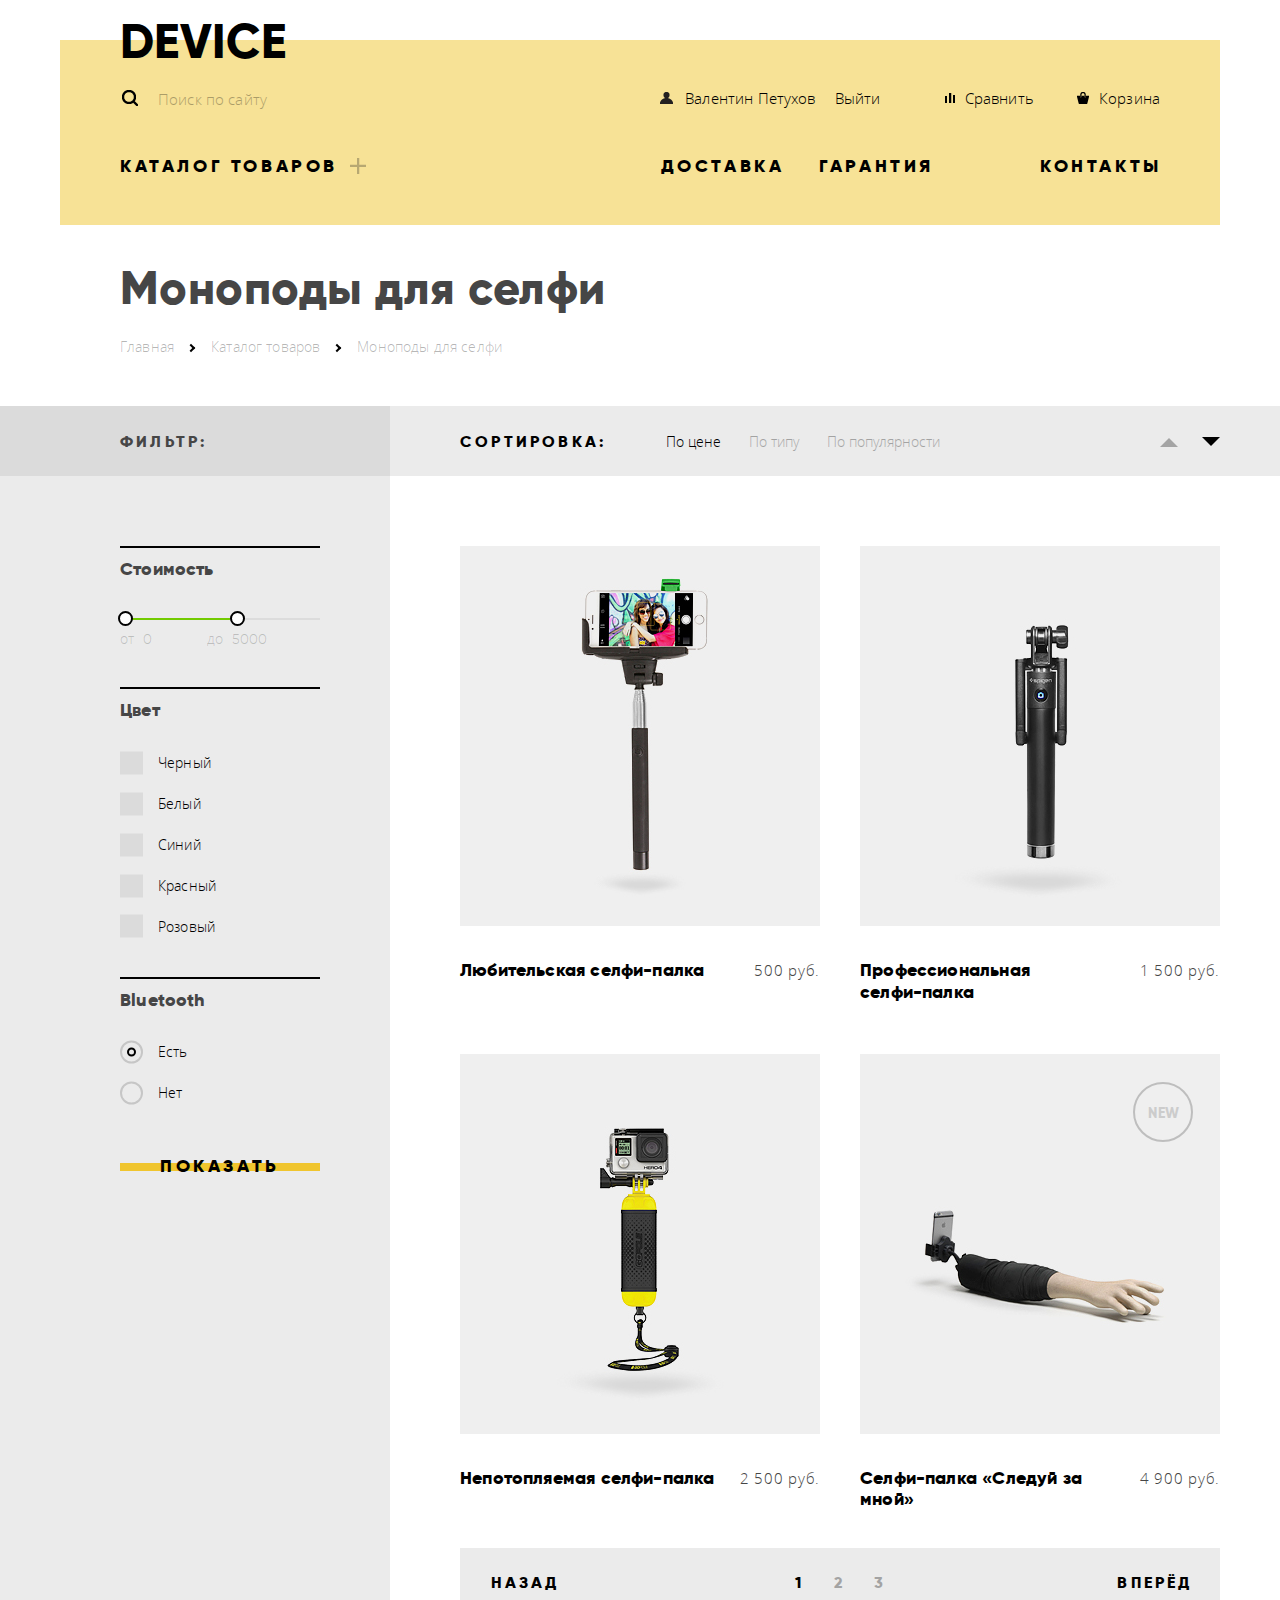
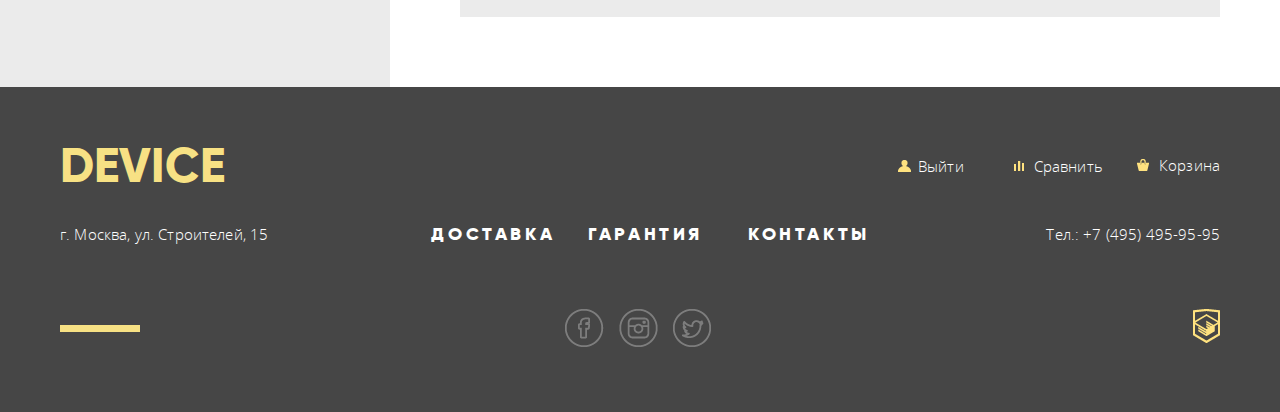
==== commit bbc6868a: "Закончил личный проект" ====
--- a/catalog-monopods.html
+++ b/catalog-monopods.html
@@ -4,7 +4,7 @@
     <meta charset="utf-8">
     <title>HTML Academy: Девайс</title>
     <link rel="stylesheet" href="css/normalize.css">
-    <link rel="stylesheet" href="css/style.css">
+    <link rel="stylesheet" href="css/style.min.css">
   </head>
   <body>
     <header class="main-header">
@@ -200,5 +200,8 @@
         <a class="footer-copyright" href="https://htmlacademy.ru">HTML Academy</a>
       </div>
     </footer>
+    <div class="modal-overlay"></div>
+
+    <script src="js/script.min.js"></script>
   </body>
 </html>
--- a/css/style.min.css
+++ b/css/style.min.css
@@ -0,0 +1 @@
+.clearfix::after,.main-header .container::after,.search::before{content:""}.about-us h2,.breadcrumbs a,.btn,.catalog-item a,.index-contacts h2,.main-footer a,.main-header a[href],.pagination a,.sort a,.sort h3,.subcatalog{text-decoration:none}@font-face{font-family:'Open Sans';font-weight:400;font-style:normal;src:local('Open Sans'),local('OpenSans'),url(../fonts/opensans.woff2) format('woff2'),url(../fonts/opensans.woff) format('woff'),url(../fonts/opensans.ttf) format('truetype')}@font-face{font-family:'Open Sans';font-weight:300;font-style:normal;src:local('Open Sans Light'),local('OpenSans-Light'),url(../fonts/opensanslight.woff2) format('woff2'),url(../fonts/opensanslight.woff) format('woff'),url(../fonts/opensanslight.ttf) format('truetype')}@font-face{font-family:Gilroy;font-weight:300;font-style:normal;src:local('Gilroy Light'),local('Gilroy-Light'),url(../fonts/Gilroylight.woff2) format('woff2'),url(../fonts/Gilroylight.woff) format('woff'),url(../fonts/Gilroylight.ttf) format('truetype')}@font-face{font-family:Gilroy;font-weight:800;font-style:normal;src:local('Gilroy ExtraBold'),local('Gilroy-ExtraBold'),url(../fonts/Gilroyextrabold.woff2) format('woff2'),url(../fonts/Gilroyextrabold.woff) format('woff'),url(../fonts/Gilroyextrabold.ttf) format('truetype')}body{min-width:1200px;font-family:"Open Sans",Arial,sans-serif;font-size:15px;line-height:2;letter-spacing:.01em;font-weight:300;color:#464646;background-color:#fff}.btn,.main-header .logo,.main-header .logo-inner{font-family:Gilroy,Arial,sans-serif;font-weight:800;vertical-align:top;text-transform:uppercase}.clearfix::after{display:table;clear:both}.btn,.main-header .comparison,.main-header .login,.main-header .logout,.main-header .user-block,.main-navigation>ul,.search{display:inline-block}.container,.container-inner{width:1160px;margin:0 auto;padding:0}img{height:auto;max-width:100%}.btn{margin:0;padding:12px 25px;font-size:18px;line-height:1.2;letter-spacing:.2em;border:none;background:0 0;color:#000;background-image:linear-gradient(rgba(255,255,255,0) 42%,#f0c52e 38%,#f0c52e 58%,rgba(255,255,255,0) 58%);cursor:pointer}.btn:hover{background:#f0c52e}.btn:active{color:rgba(0,0,0,.3);background-color:#f0c52e}.main-header .container,.main-header .container-inner{position:relative;height:300px;margin-top:40px;line-height:2.4;color:#000;background-color:#f7e296}.main-header .container-inner{height:185px}.main-header .container::after{position:absolute;top:225px;left:600px;width:100px;height:7px;background-color:#fff}.main-header a[href]{color:#000}.main-header a[href]:hover{opacity:.6}.main-header a[href]:active{opacity:.3}.main-header .logo,.main-header .logo-inner{position:absolute;top:-27px;display:inline-block;margin-left:60px;font-size:48px;line-height:1.2;letter-spacing:.01em;color:#000}.search{position:relative;width:440px;margin-top:34px;margin-right:98px;margin-left:58px;vertical-align:top}.search::before{position:absolute;top:50%;left:4px;transform:translate(0,-50%);width:16px;height:16px;background-position:-5px -369px;background-image:url(../img/spritesheet.png);background-repeat:no-repeat}.comparison::before,.login::before{left:0;top:50%;transform:translate(0,-50%);content:"";background-image:url(../img/spritesheet.png);background-repeat:no-repeat}.search input::-webkit-input-placeholder{font-family:"Open Sans",Arial,sans-serif;font-size:15px;line-height:2.4;letter-spacing:.01em;font-weight:300;color:#000}.search input:-ms-input-placeholder{font-family:"Open Sans",Arial,sans-serif;font-size:15px;line-height:2.4;letter-spacing:.01em;font-weight:300;color:#000}.search input::-ms-input-placeholder{font-family:"Open Sans",Arial,sans-serif;font-size:15px;line-height:2.4;letter-spacing:.01em;font-weight:300;color:#000}.search input::-moz-placeholder{font-family:"Open Sans",Arial,sans-serif;font-size:15px;line-height:2.4;letter-spacing:.01em;font-weight:300;color:#000}.search input::placeholder{font-family:"Open Sans",Arial,sans-serif;font-size:15px;line-height:2.4;letter-spacing:.01em;font-weight:300;color:#000}.search-btn,.search-field{height:50px;margin:0 0 -2px;padding:0;font-size:15px;line-height:2.4;border:none;background-color:#f7e296}.search-field{width:315px;margin-left:40px;border-top:2px solid transparent;border-bottom:2px solid transparent;opacity:.3}.search-btn{visibility:hidden}.search:hover .search-field{opacity:.6}.search-field:focus{border-bottom:2px solid #000;opacity:1}.search-field:focus+.search-btn{visibility:visible;width:85px;border:2px solid #000}.search-field:focus+.search-btn:hover{visibility:visible;width:85px;color:#fff;background-color:#000}.search-btn:active{visibility:visible;width:85px;color:rgba(255,255,255,.3);background-color:#000}.main-header .user-block{margin-top:40px;margin-right:60px;vertical-align:top}.main-header .login{position:relative;vertical-align:top;padding-left:25px;margin-right:15px}.login::before{position:absolute;width:13px;height:12px;background-position:-5px -501px}.main-header .logout{vertical-align:top}.main-header .comparison{position:relative;vertical-align:top;margin-top:40px;padding-left:20px}.comparison::before{position:absolute;width:10px;height:10px;background-position:-5px -166px}.main-header .cart{position:relative;float:right;margin-top:40px;margin-right:60px;padding-left:20px;vertical-align:middle}.cart::before{content:"";position:absolute;top:50%;left:-2px;transform:translate(0,-50%);width:12px;height:12px;background-position:-5px -27px;background-image:url(../img/spritesheet.png);background-repeat:no-repeat}.main-navigation{margin-top:33px;font-family:Gilroy,Arial,sans-serif;font-size:18px;line-height:1.2;font-weight:800;letter-spacing:.2em;text-transform:uppercase}.main-navigation ul{margin:0;padding:0;list-style:none}.main-navigation>ul{width:255px;margin-left:60px;margin-right:277px;vertical-align:top}.catalog{position:relative}.catalog>a::after{content:"";position:absolute;top:2px;left:230px;width:16px;height:16px;background-position:-5px -343px;background-image:url(../img/spritesheet.png);background-repeat:no-repeat}.catalog .sub-menu{display:none}.catalog:hover .sub-menu{position:absolute;left:-60px;z-index:10;display:block;width:660px;height:144px;padding-top:20px;font-family:"Open Sans",Arial,sans-serif;font-size:15px;line-height:2.4;letter-spacing:.01em;font-weight:300;text-transform:none;background-color:#f7e296;opacity:1}.main-header .delivery,.main-header .warranty,.promo-slider .slider-controls,.slider-controls .slider-dot{display:inline-block;vertical-align:top}.back-for-left-head h3,.service,.sort h3{text-transform:uppercase}.catalog .sub-menu:nth-of-type(1){padding-left:60px}.catalog .sub-menu:nth-of-type(2){margin-left:300px}.catalog .sub-menu:nth-of-type(3){margin-left:500px}.main-header .delivery{width:120px;margin-right:30px}.main-header .warranty{width:120px;margin-right:93px}.main-header .contacts{float:right;width:120px;margin-right:60px;vertical-align:top}.promo-slider{position:relative;top:-110px;z-index:8}.promo-slider input[type=radio]{position:absolute;opacity:0}.promo-slider .slider-controls{position:absolute;top:325px;left:995px;z-index:100;width:160px;height:20px;text-align:left}.promo-slider .slider-item:nth-child(1)::before,.promo-slider .slider-item:nth-child(2)::before,.promo-slider .slider-item:nth-child(3)::before{position:absolute;top:-35px;right:45px;z-index:5;font-size:179px;color:#fff;font-weight:800;font-family:Gilroy,Arial,sans-serif;line-height:1.2;letter-spacing:.01em}.footer-contacts,.img-box,.item-background,.pagination,.pagination .btn-page-next,.pagination-pages,.service{text-align:center}.slider-controls .slider-dot{width:4px;height:4px;margin:0 9px;border:3px solid #000;border-radius:50%;cursor:pointer;opacity:.3}.desc-box,.img-box{width:560px;float:left}#promo-btn-1:checked~.slider-controls label.slider-dot[for=promo-btn-1],#promo-btn-2:checked~.slider-controls label.slider-dot[for=promo-btn-2],#promo-btn-3:checked~.slider-controls label.slider-dot[for=promo-btn-3]{opacity:1}.promo-slider .slider-item{overflow:hidden;height:520px;display:none}.promo-slider .slider-item:nth-child(1)::before{content:"01"}.promo-slider .slider-item:nth-child(2)::before{content:"02"}.promo-slider .slider-item:nth-child(3)::before{content:"03"}.about-us li::before,.about-us::before,.breadcrumbs a:not(:last-child)::after,.filter-color label::after,.filter-color label::before,.index-contacts::before{content:""}.promo-slider h2{margin-bottom:20px;font-family:Gilroy,Arial,sans-serif;font-size:47px;line-height:1.2;letter-spacing:.01em;font-weight:800;color:#000}.promo-slider p{margin-bottom:37px}.desc dd,.desc dt{margin:0;padding:0}.desc{margin:40px 0 0;padding:0}.item-property{float:left;min-width:130px;margin-right:30px}.item-property:last-child{margin-right:0}.promo-slider dt{font-family:Gilroy,Arial,sans-serif;font-size:36px;line-height:1.2;font-weight:300}.service,.services-slider-item h2,.subcatalog p{font-weight:800;font-family:Gilroy,Arial,sans-serif;line-height:1.2}.slider-item:nth-child(2) .img-box{margin-top:10px}.slider-item:nth-child(3) .img-box{margin-top:65px}.desc-box{position:relative;z-index:8;margin-top:40px;margin-left:37px}.slider-item:first-child p{width:490px}.slider-item:not(:first-child) p{width:460px}#promo-btn-1:checked~.slides .slider-item:nth-child(1),#promo-btn-2:checked~.slides .slider-item:nth-child(2),#promo-btn-3:checked~.slides .slider-item:nth-child(3){display:block;margin-bottom:-35px}.subcatalog{float:left;width:160px;margin-top:-5px;margin-right:40px;margin-bottom:185px;color:#000}.subcatalog p{width:130px;margin:35px 0 0;font-size:18px;letter-spacing:.01em;pointer-events:none}.item-background{position:relative;box-sizing:border-box;height:160px;width:160px;margin:0;background-color:#f7e296;justify-content:center;align-items:center;pointer-events:none}.subcatalog img{position:absolute;top:50%;left:50%;transform:translate(-50%,-50%);pointer-events:none}.subcatalog:nth-child(2) img{transform:translate(-50%,-32%)}.subcatalog:nth-child(6n){margin-right:0}.subcatalog:hover .item-background{background-color:#f0c52e}.subcatalog:active img,.subcatalog:active p{opacity:.3}.services-slider{position:relative;height:290px;margin-bottom:100px;background-color:#e5e5e5}.services-slider .container{position:relative;top:-98px}.services-slider input[type=radio]{position:absolute;opacity:0}.services-controls{float:left;width:280px;padding-top:80px;padding-bottom:50px;border-right:8px solid #000}.services-slider-item{position:relative;overflow:hidden;float:right;width:750px}.services-slider-item h2,.services-slider-item p{display:block;width:440px}.services-slider-item h2{margin-top:65px;margin-bottom:30px;font-size:47px;letter-spacing:.01em;color:#000}.services-slider-item:nth-child(1) img{position:absolute;bottom:9px;right:67px}.services-slider-item:nth-child(2) img{position:absolute;bottom:5px;right:46px}.services-slider-item:nth-child(3) img{position:absolute;bottom:12px;right:70px}.services-controls .btn:active{color:#f7e184;border-right:110px solid #000;background-image:none;background-color:#000}#services-btn-1:checked~.services-controls label.service[for=services-btn-1],#services-btn-2:checked~.services-controls label.service[for=services-btn-2],#services-btn-3:checked~.services-controls label.service[for=services-btn-3]{color:#f7e184;background-image:none;background-color:#000;border-right:110px solid #000;cursor:auto}.service{position:relative;z-index:10;display:block;width:120px;padding:12px 25px;margin-bottom:20px;font-size:18px;letter-spacing:.2em;color:#000;cursor:pointer}.services-slider-item{display:none}#services-btn-1:checked~.services-slides .services-slider-item:nth-child(1),#services-btn-2:checked~.services-slides .services-slider-item:nth-child(2),#services-btn-3:checked~.services-slides .services-slider-item:nth-child(3){display:block;margin-bottom:-35px}.promo-brand{margin-top:-5px;margin-bottom:83px;vertical-align:top}.promo-brand a{position:relative;display:inline-block;vertical-align:baseline;width:260px;height:100px;margin:0 40px 0 0;padding:0}.promo-brand img{position:absolute;display:inline-block;vertical-align:top;opacity:.2}.about-us,.index-contacts{position:relative;margin-bottom:80px}.promo-brand img:nth-of-type(2n){opacity:0}.promo-brand img:hover{opacity:1}.promo-brand a:last-child{margin-right:0}.about-us{float:left;width:485px}.index-contacts{float:right;width:560px}.about-us::before,.index-contacts::before{position:absolute;top:0;left:0;width:80px;height:7px;background-color:#000}.about-us h2,.index-contacts h2{margin-top:47px;font-family:Gilroy,Arial,sans-serif;font-size:47px;line-height:1.2;letter-spacing:.01em;font-weight:800;color:#000}.about-us li,.back-for-left-head h3{font-family:Gilroy,Arial,sans-serif;font-size:16px;font-weight:800}.about-us p,.index-contacts p{margin-bottom:31px}.about-us a,.index-contacts a{position:relative;display:inline-block;vertical-align:top}.about-us ul{margin:66px 0 55px;padding:0;list-style:none}.about-us li{position:relative;padding-left:30px;line-height:2.5;text-decoration:none;color:#000}.back-for-left-head,.left-column{margin-left:-1000%;padding-left:1000%}.about-us li::before{position:absolute;top:50%;left:0;transform:translate(0,-50%);width:4px;height:4px;border:3px solid #000;border-radius:50%;opacity:.3}.back-for-left-head,.back-for-right-head{display:inline-block;height:70px;position:relative;vertical-align:top}.index-contacts img{margin-top:10px;margin-bottom:60px}.main-inner{overflow:hidden}.left-column{float:left;width:330px;padding-bottom:1000%;margin-bottom:-1000%;background-color:#ebebeb}.back-for-left-head{margin-bottom:70px;background-color:#dbdbdb}.back-for-left-head h3{width:270px;margin:26px 0;line-height:1.2;letter-spacing:.2em}.back-for-right-head,.pagination{margin-bottom:70px;background-color:#ebebeb}.back-for-right-head{margin-left:-70px;padding-right:1000%;margin-right:-1000%}.back-for-right-head .sort{position:relative;width:760px;margin:16px 0 16px 70px;font-family:"Open Sans",Arial,sans-serif;font-size:14px;line-height:2.857;letter-spacing:.01;color:#000}.index-content-title,.sort h3{font-family:Gilroy,Arial,sans-serif;line-height:1.2;font-weight:800}.sort h3{font-size:16px;letter-spacing:.2em}.right-column{float:left;width:830px;background-color:#fff}.index-content-title{margin-top:35px;margin-left:60px;margin-bottom:13px;font-size:47px;letter-spacing:.01em}.breadcrumbs{display:block;margin-left:60px;margin-bottom:41px;font-family:"Open Sans",Arial,sans-serif;font-size:14px;line-height:2.571;color:#000}.filter-products legend,.range-controls input{font-family:Gilroy,Arial,sans-serif}.breadcrumbs a{position:relative;display:inline-block;vertical-align:top;margin-right:37px;color:rgba(0,0,0,.3)}.breadcrumbs a:hover{color:rgba(0,0,0,.6)}.breadcrumbs a:active{color:rgba(0,0,0,.1)}.breadcrumbs a:not(:last-child)::after{position:absolute;top:50%;right:-20px;transform:rotate(45deg);width:4px;height:4px;margin-top:-2px;border-top:2px solid #000;border-right:2px solid #000}.index-content-left{position:relative;width:265px;margin-left:60px}.index-content-right{width:760px;margin-left:70px}.filter-products fieldset{margin:0 0 30px;padding:0;border:none}.filter-products legend{width:200px;margin-bottom:37px;padding-top:11px;font-size:18px;line-height:1.2;letter-spacing:.01em;font-weight:800;border-top:2px solid #000}.range-controls{position:relative;width:200px;margin-bottom:37px}.range-controls .scale{height:2px;background-color:#dcdcdc}.range-controls .bar{width:55%;height:2px;background-color:#72ca00}.range-controls .toggle{position:absolute;top:-7px;left:0;width:11px;height:11px;border:2px solid #000;border-radius:50%;background-color:#fff;cursor:pointer}.range-controls .toggle:active{border:2px solid #fff;border-radius:50%;background-color:#7eae29;box-shadow:0 5px 5px -3px rgba(0,0,0,.75)}.range-controls .toggle-min{left:-2px}.range-controls .toggle-max{left:55%}.range-controls .max-price,.range-controls .min-price{position:absolute;top:15px;width:90px;font-size:14px;line-height:1.591;color:rgba(0,0,0,.2)}.range-controls .max-price{left:-25px}.range-controls input{width:60px;margin-left:3px;font-size:14px;text-align:left;color:rgba(0,0,0,.2);border:none;background:0 0}.filter-color legend{margin-bottom:21px}.filter-products input[type=radio],.filter-products input[type=checkbox]{position:absolute;display:inline-block;opacity:0}.filter-bluetooth label,.filter-color label{position:relative;display:block;margin-bottom:1px;padding-left:38px;font-family:"Open Sans",Arial,sans-serif;font-size:14px;line-height:2.857;letter-spacing:.01;color:#000}.filter-color label::before{position:absolute;top:50%;left:0;transform:translate(0,-50%);width:23px;height:23px;background-color:#dbdbdb}.filter-color label::after{position:absolute;display:none;top:15px;left:7px;transform:rotate(-45deg);width:7px;height:4px;border-left:2px solid #000;border-bottom:2px solid #000}.filter-bluetooth label::after,.filter-bluetooth label::before,.main-footer .logout::before{transform:translate(0,-50%);content:""}.filter-color label:hover::before{background-color:#cecece}.filter-color label:active::before{background-color:#c4c4c4}#black:checked+label[for=black]::after,#blue:checked+label[for=blue]::after,#pink:checked+label[for=pink]::after,#red:checked+label[for=red]::after,#white:checked+label[for=white]::after{display:block}.filter-bluetooth legend{margin-bottom:20px}.filter-bluetooth label::before{position:absolute;top:50%;left:0;width:19px;height:19px;border:2px solid #c6c6c6;border-radius:50%}.filter-bluetooth label::after{position:absolute;display:none;top:50%;left:7px;width:5px;height:5px;border:2px solid #000;border-radius:50%}.filter-bluetooth label:hover::before{border:2px solid #bcbcbc}.filter-bluetooth label:active::before{border:2px solid #acacac}#no-bluetooth:checked+label:active[for=no-bluetooth]::after,#yes-bluetooth:checked+label:active[for=yes-bluetooth]::after{display:none}#no-bluetooth:checked+label[for=no-bluetooth]::after,#no-bluetooth:not(:checked)+label:active[for=no-bluetooth]::after,#yes-bluetooth:checked+label[for=yes-bluetooth]::after,#yes-bluetooth:not(:checked)+label:active[for=yes-bluetooth]::after{display:block}.filter-products fieldset.filter-bluetooth{margin-bottom:30px}.filter-products input[type=submit]{width:200px}.sort a,.sort h3{display:inline-block;margin:0;vertical-align:baseline}.sort h3{margin-right:60px}.sort a{margin-right:28px;font-size:14px;line-height:1.286;letter-spacing:0;color:#000;opacity:.3}.sort a:last-child,.sort a:nth-last-child(2){position:absolute;right:0;width:0;height:0;font-size:0}.catalog-item h3,.flag{font-family:Gilroy,Arial,sans-serif;line-height:1.2;font-weight:800}.sort a:hover{opacity:.6}.sort a.active,.sort a:active{opacity:1}.sort a:last-child{top:15px;margin-right:0;border:9px solid transparent;border-top-color:#000}.sort a:nth-last-child(2){top:7px;margin-right:42px;border:9px solid transparent;border-bottom-color:#000}.back-for-item,.buy-item,.item-picture{top:0;width:360px;height:380px}.index-content-right article:nth-of-type(2n){margin-right:0}.catalog-item{position:relative;float:left;width:360px;margin-right:40px;margin-bottom:50px;vertical-align:top}.catalog-item:last-child{margin-bottom:0}.item-picture{position:relative;z-index:2;margin-bottom:25px;cursor:pointer}.back-for-item,.buy-item,.flag{position:absolute}.back-for-item{z-index:1;background-color:#efefef}.buy-item{z-index:3}.buy-item:hover .item-picture{opacity:.3}.catalog-item h3{display:inline-block;width:260px;margin:0;padding:0;font-size:18px;letter-spacing:.01em;vertical-align:top}.catalog-item a{color:#000;text-transform:none}.catalog-item .price{float:right;margin-top:-5px;letter-spacing:.05em}.flag{top:28px;right:27px;z-index:2;box-sizing:border-box;width:60px;height:60px;padding:22px 13px;font-size:14px;letter-spacing:.05em;border:2px solid #000;border-radius:50%;opacity:.2}.pagination .btn-page-next,.pagination .btn-page-prev,.pagination-pages{padding:25px 20px;box-sizing:border-box}.buy-item .btn,.buy-item .to-compare{position:absolute;z-index:15;opacity:0}.buy-item .btn{top:165px;left:88px;text-transform:uppercase}.buy-item .to-compare{top:210px;left:108px;font-family:"Open Sans",Arial,sans-serif;font-size:13px;line-height:2.769;letter-spacing:.01em;color:rgba(0,0,0,.5)}.footer-navigation,.pagination{font-family:Gilroy,Arial,sans-serif;line-height:1.2;letter-spacing:.2em;font-weight:800;text-transform:uppercase}.buy-item .to-compare:hover{color:rgba(0,0,0,1)}.buy-item .to-compare:active{color:rgba(0,0,0,.2)}.buy-item:hover .btn,.buy-item:hover .to-compare{opacity:1}.buy-item:hover+img{opacity:.3}.buy-item:hover~.flag{opacity:.1}.pagination{font-size:16px}.pagination .btn-page-prev{float:left;width:130px;margin-right:20px;text-align:center}.pagination .btn-page-next{float:right;width:130px;margin-left:20px}.pagination .btn-page-next:hover,.pagination .btn-page-prev:hover{background-color:#d9d9d9}.pagination .btn-page-next:active,.pagination .btn-page-prev:active{color:rgba(0,0,0,.3)}.pagination-pages{display:inline-block;vertical-align:top;width:420px;margin:0 auto}.pagination a{color:#000;background-color:#ebebeb}.pagination-pages a{display:inline-block;width:20px;height:15px;margin:0 10px}.pagination-pages a[href]{opacity:.3}.pagination-pages a[href]:hover{opacity:.6}.pagination-pages a,.pagination-pages a[href]:active{opacity:1}.main-footer{padding-bottom:65px;color:#fff;background-color:#464646}.main-footer .container{position:relative;min-width:1160px;background-color:#464646}.main-footer .container::after{content:"";position:absolute;top:238px;left:0;width:80px;height:7px;background-color:#f7e184}.main-footer a{color:#fff}.main-footer a[href]:hover{opacity:.6}.main-footer a[href]:active{opacity:.3}.main-footer .logo,.main-footer .logo-inner{display:inline-block;margin-top:50px;margin-right:673px;font-family:Gilroy,Arial,sans-serif;font-size:48px;line-height:1.2;font-weight:800;text-transform:uppercase;color:#f7e184;vertical-align:middle}.main-footer .login,.main-footer .logout{position:relative;display:inline-block;margin-right:50px}.main-footer .login{margin-top:55px;padding-left:20px;vertical-align:middle}.main-footer .comparison,.main-footer .logout{margin-top:50px;vertical-align:middle;padding-left:20px}.main-footer .login::before{background-position:-5px -479px}.main-footer .logout::before{position:absolute;top:50%;left:0;width:13px;height:12px;background-position:-5px -479px;background-image:url(../img/spritesheet.png);background-repeat:no-repeat}.social-btn-fb,.social-btn-inst,.social-btn-twit{display:inline-block;height:38px;background-image:url(../img/spritesheet.png);background-repeat:no-repeat}.main-footer .comparison{position:relative;display:inline-block}.main-footer .comparison::before{background-position:-5px -146px}.main-footer .cart{position:relative;float:right;margin-top:63px;padding-left:20px;vertical-align:middle}.footer-contacts,.footer-navigation,.main-footer address{margin-top:25px;vertical-align:middle}.main-footer .cart::before{background-position:-5px -5px}.main-footer address{display:inline-block;margin-right:163px;font-style:normal}.footer-navigation{display:inline-block;margin-right:173px;font-size:18px}.footer-navigation a{display:inline-block;margin-right:33px;vertical-align:middle}.footer-navigation a:last-of-type{margin-left:12px;margin-right:0}.footer-contacts{float:right}.footer-contacts,.main-footer address{font-family:"Open Sans",Arial,sans-serif;font-size:15px;line-height:2;font-weight:300}.footer-copyright,.social-btn{margin-top:60px;font-size:0;vertical-align:top}.social-btn{position:relative;display:inline-block;margin-right:15px;opacity:.3}a.social-btn.social-btn:hover{opacity:.6}a.social-btn.social-btn:active{opacity:.1}.social-btn-fb{width:39px;margin-left:505px;background-position:-5px -186px}.social-btn-inst{width:39px;background-position:-5px -278px}.social-btn-twit{width:38px;background-position:-5px -431px}.footer-copyright{float:right;width:27px;height:34px;margin-left:462px;background-position:-5px -234px;background-image:url(../img/spritesheet.png);background-repeat:no-repeat}.modal-write-us{position:fixed;top:50%;left:50%;z-index:30;display:none;box-sizing:border-box;width:960px;height:555px;margin-top:-277px;margin-left:-480px;padding:90px 100px;color:#000;background-color:#fff;box-shadow:0 10px 25px 0 rgba(0,0,0,.2),50px 0 30px -40px rgba(0,0,0,.4),-50px 0 30px -40px rgba(0,0,0,.4)}.modal-overlay{position:fixed;display:none;top:0;left:0;z-index:25;width:100%;height:100%;background-color:rgba(0,0,0,.2)}.modal-popup-map .modal-close-btn,.modal-write-us .modal-close-btn{position:absolute;top:20px;right:20px;width:55px;height:55px;color:#000;background:#f7e296;border:none;border-radius:50%;cursor:pointer}.modal-close-btn:hover{background-color:#f0c52e}.modal-close-btn::after,.modal-close-btn::before{content:"";position:absolute;top:50%;left:50%;width:30px;height:2px;margin-top:-1px;margin-left:-15px;background-color:#fff;border-radius:1px}.modal-close-btn::before{transform:rotate(45deg)}.modal-close-btn::after{transform:rotate(-45deg)}.modal-close-btn:active::after,.modal-close-btn:active::before{opacity:.3}.modal-write-us label{font-family:Gilroy,Arial,sans-serif;font-size:18px;line-height:1;font-weight:800}.modal-write-us .mail,.modal-write-us .name,.wrap-text textarea{font-family:"Open Sans",Arial,sans-serif;font-size:14px;line-height:1.286;outline:0}.modal-write-us .mail,.modal-write-us .name{width:340px;height:48px;margin-top:5px;padding-left:20px;color:#464646;background-color:#f2f2f2;border:none}.modal-write-us .mail:hover,.modal-write-us .name:hover{background-color:#eaeaea}.modal-write-us .mail:focus,.modal-write-us .name:focus{width:337px;height:42px;padding-left:17px;color:#464646;background-color:#fff;border:3px solid #f2f2f2}.modal-write-us input::-webkit-input-placeholder{font-family:"Open Sans",Arial,sans-serif;font-size:14px;line-height:1.286;color:rgba(0,0,0,.4)}.modal-write-us input:-ms-input-placeholder{font-family:"Open Sans",Arial,sans-serif;font-size:14px;line-height:1.286;color:rgba(0,0,0,.4)}.modal-write-us input::-ms-input-placeholder{font-family:"Open Sans",Arial,sans-serif;font-size:14px;line-height:1.286;color:rgba(0,0,0,.4)}.modal-write-us input::-moz-placeholder{font-family:"Open Sans",Arial,sans-serif;font-size:14px;line-height:1.286;color:rgba(0,0,0,.4)}.modal-write-us input::placeholder{font-family:"Open Sans",Arial,sans-serif;font-size:14px;line-height:1.286;color:rgba(0,0,0,.4)}.wrap-name{float:left;width:360px}.wrap-mail{float:right;width:360px}.wrap-text{width:100%;margin:30px auto 0}.wrap-text textarea{box-sizing:border-box;width:100%;height:155px;margin-top:5px;padding:20px;color:rgba(0,0,0,.4);background-color:#f2f2f2;border:none}.wrap-text textarea:hover{color:rgba(0,0,0,.4);background-color:#eaeaea}.wrap-text textarea:focus{padding:17px;background-color:#fff;border:3px solid #f2f2f2;color:#464646}.modal-write-us button{position:relative;width:200px;margin-top:30px}.modal-popup-map{position:fixed;top:50%;left:50%;z-index:30;display:none;box-sizing:border-box;width:960px;height:560px;margin-top:-277px;margin-left:-480px;background:url(../img/map-big.jpg) no-repeat #fff;box-shadow:0 10px 25px 0 rgba(0,0,0,.2)}.modal-content-show{display:block}.modal-write-us .modal-error{padding-left:20px;background-color:#f6dada;border:none}